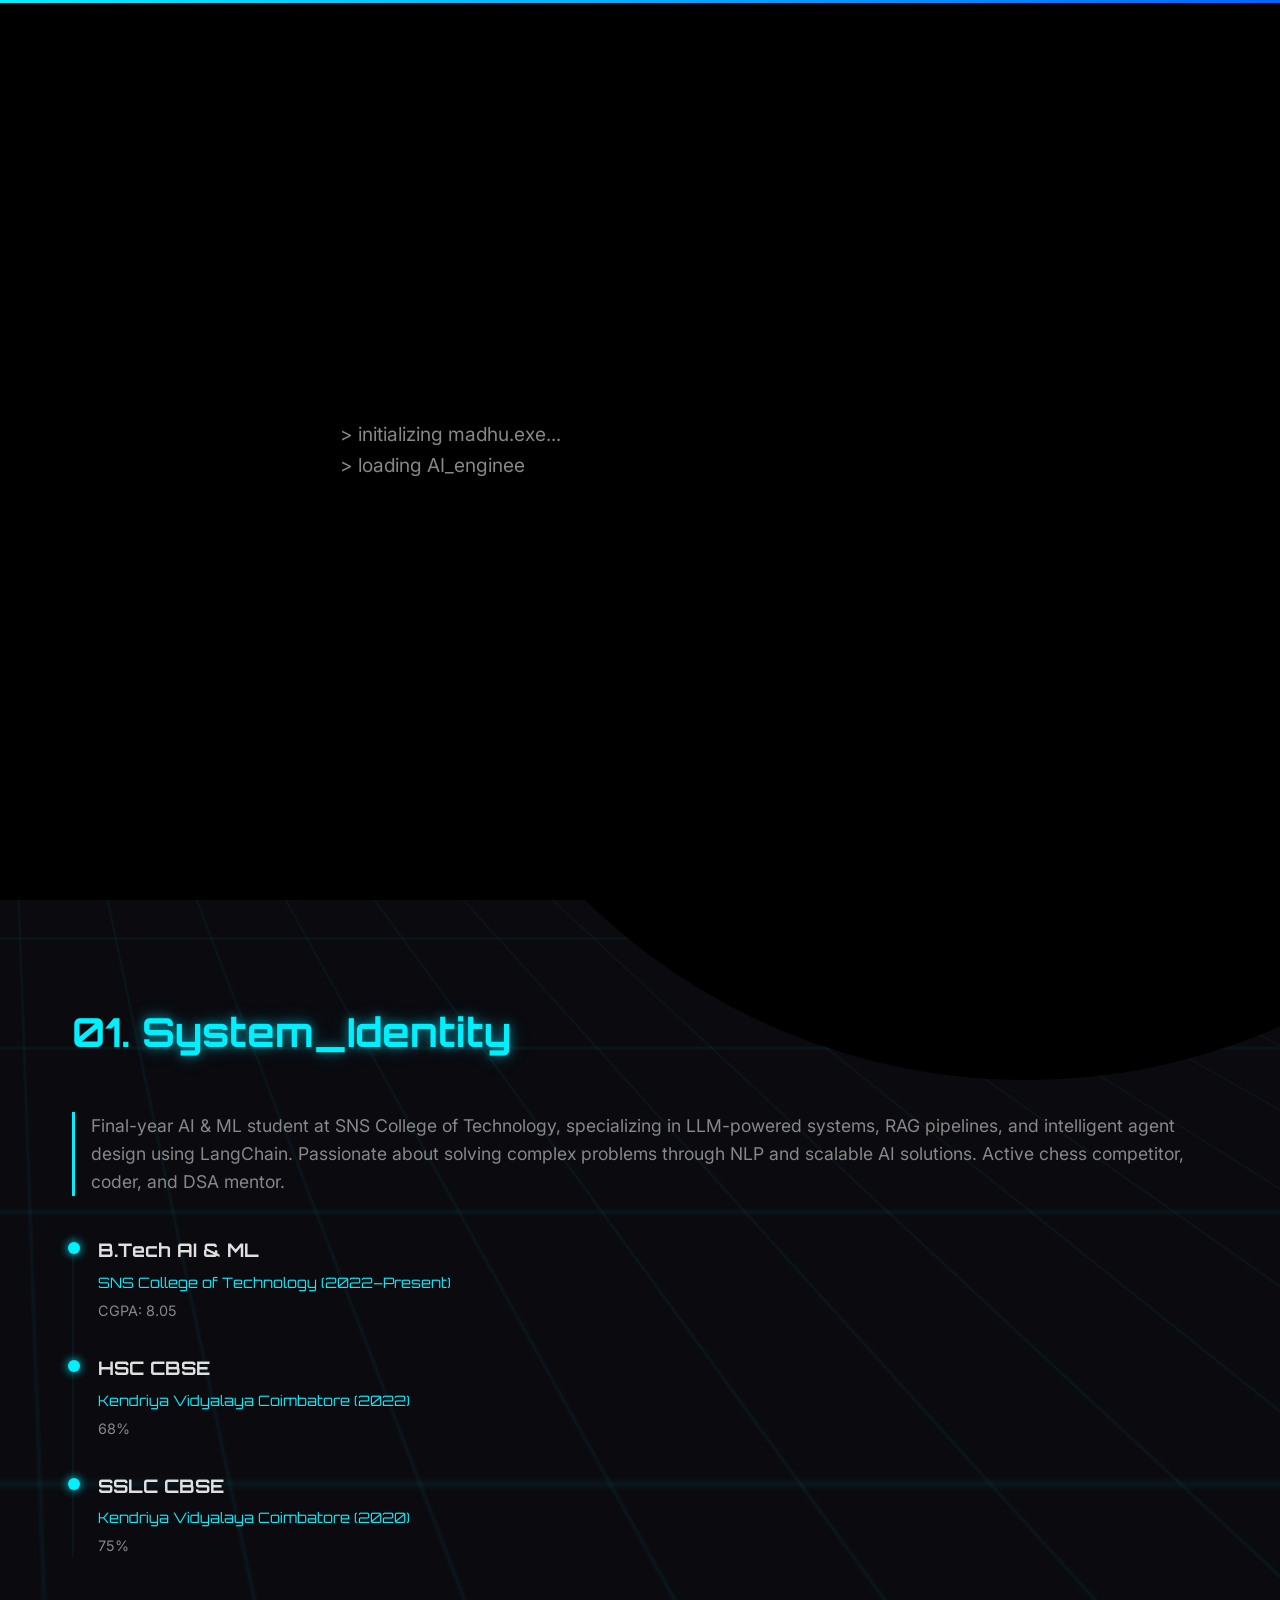
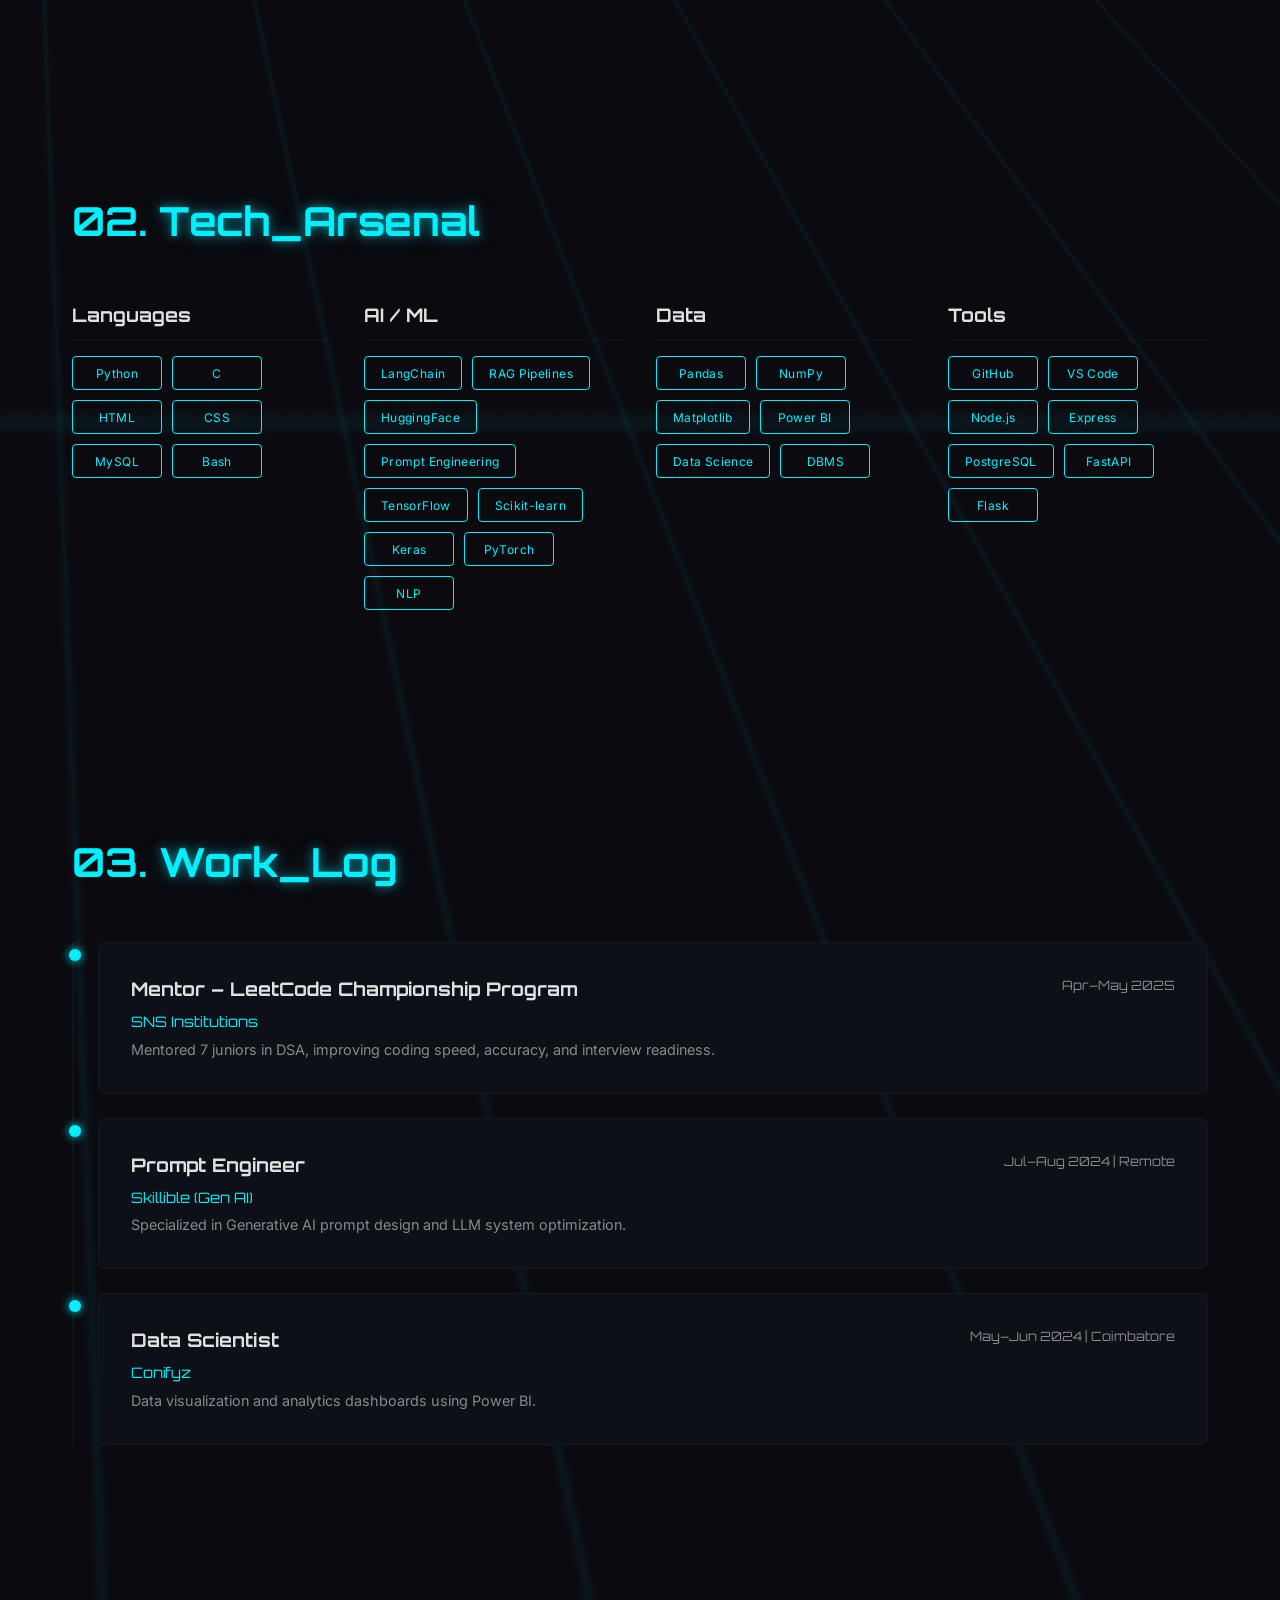
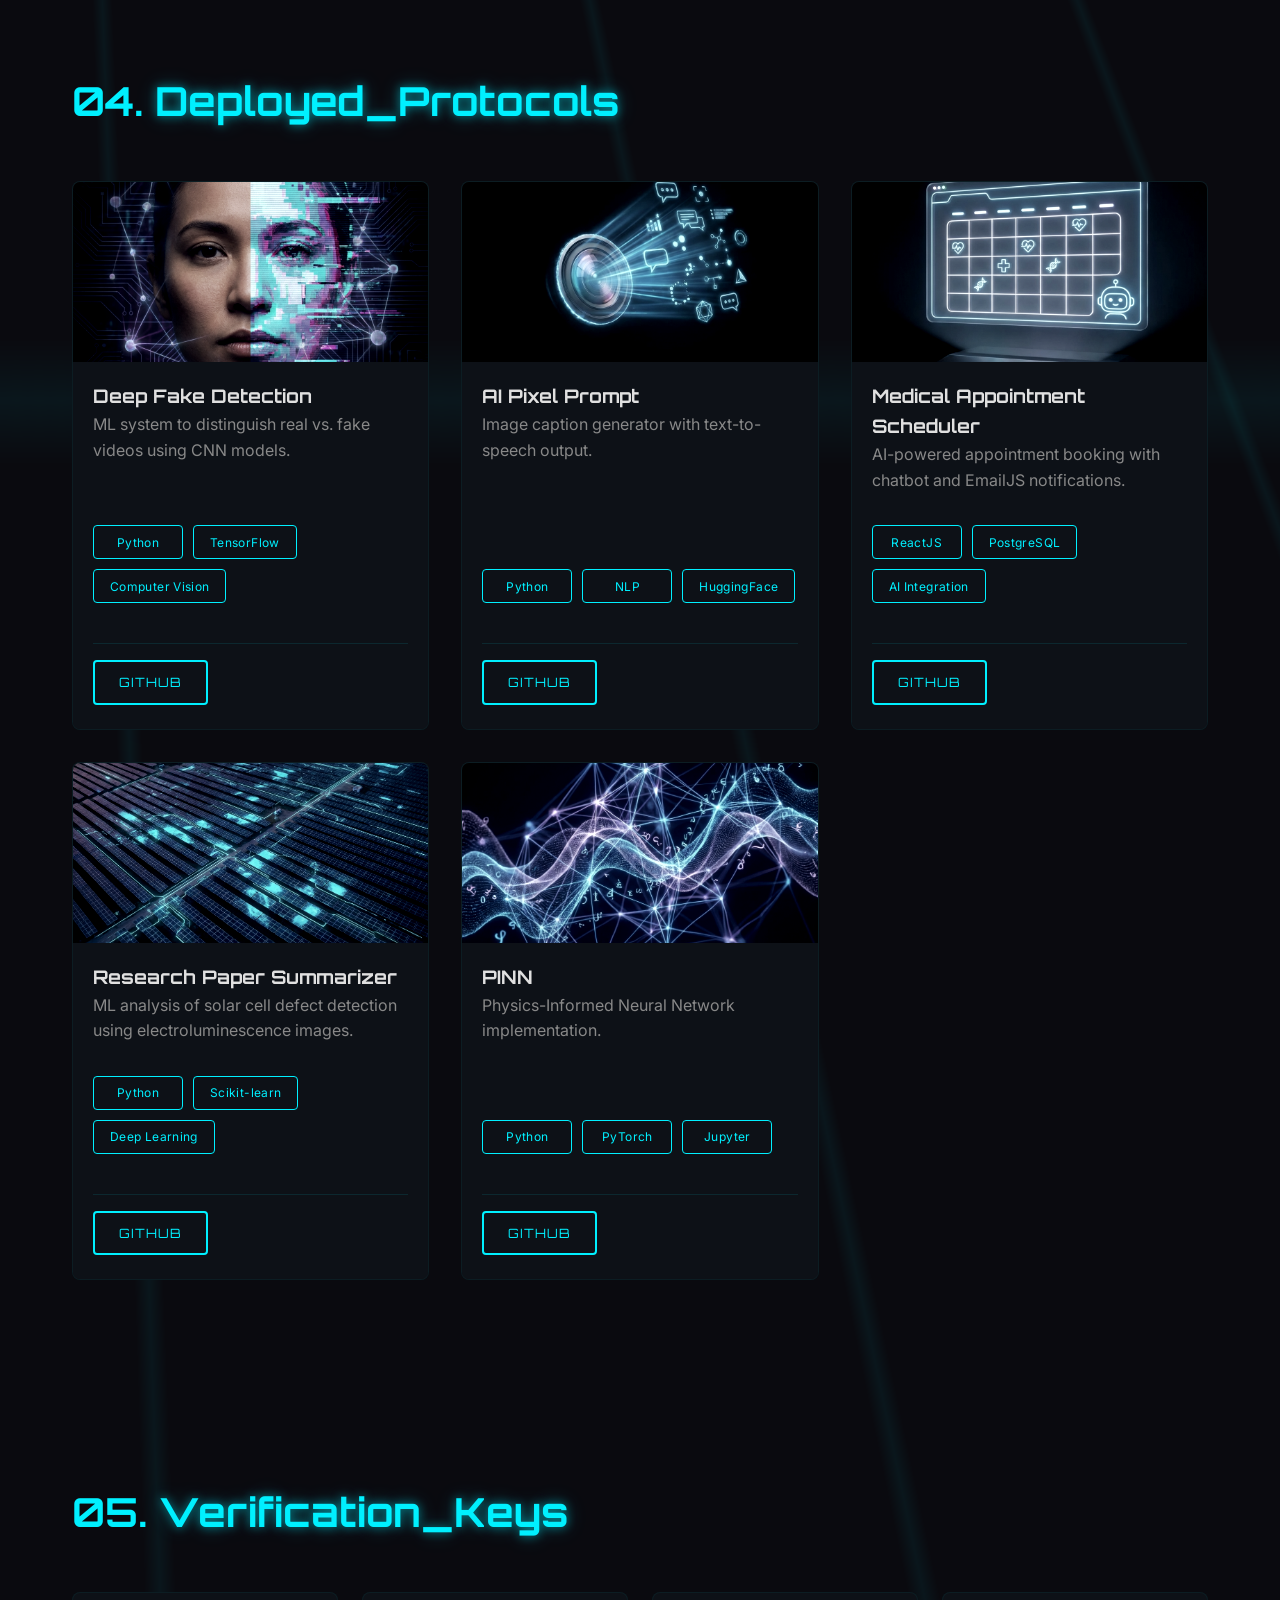
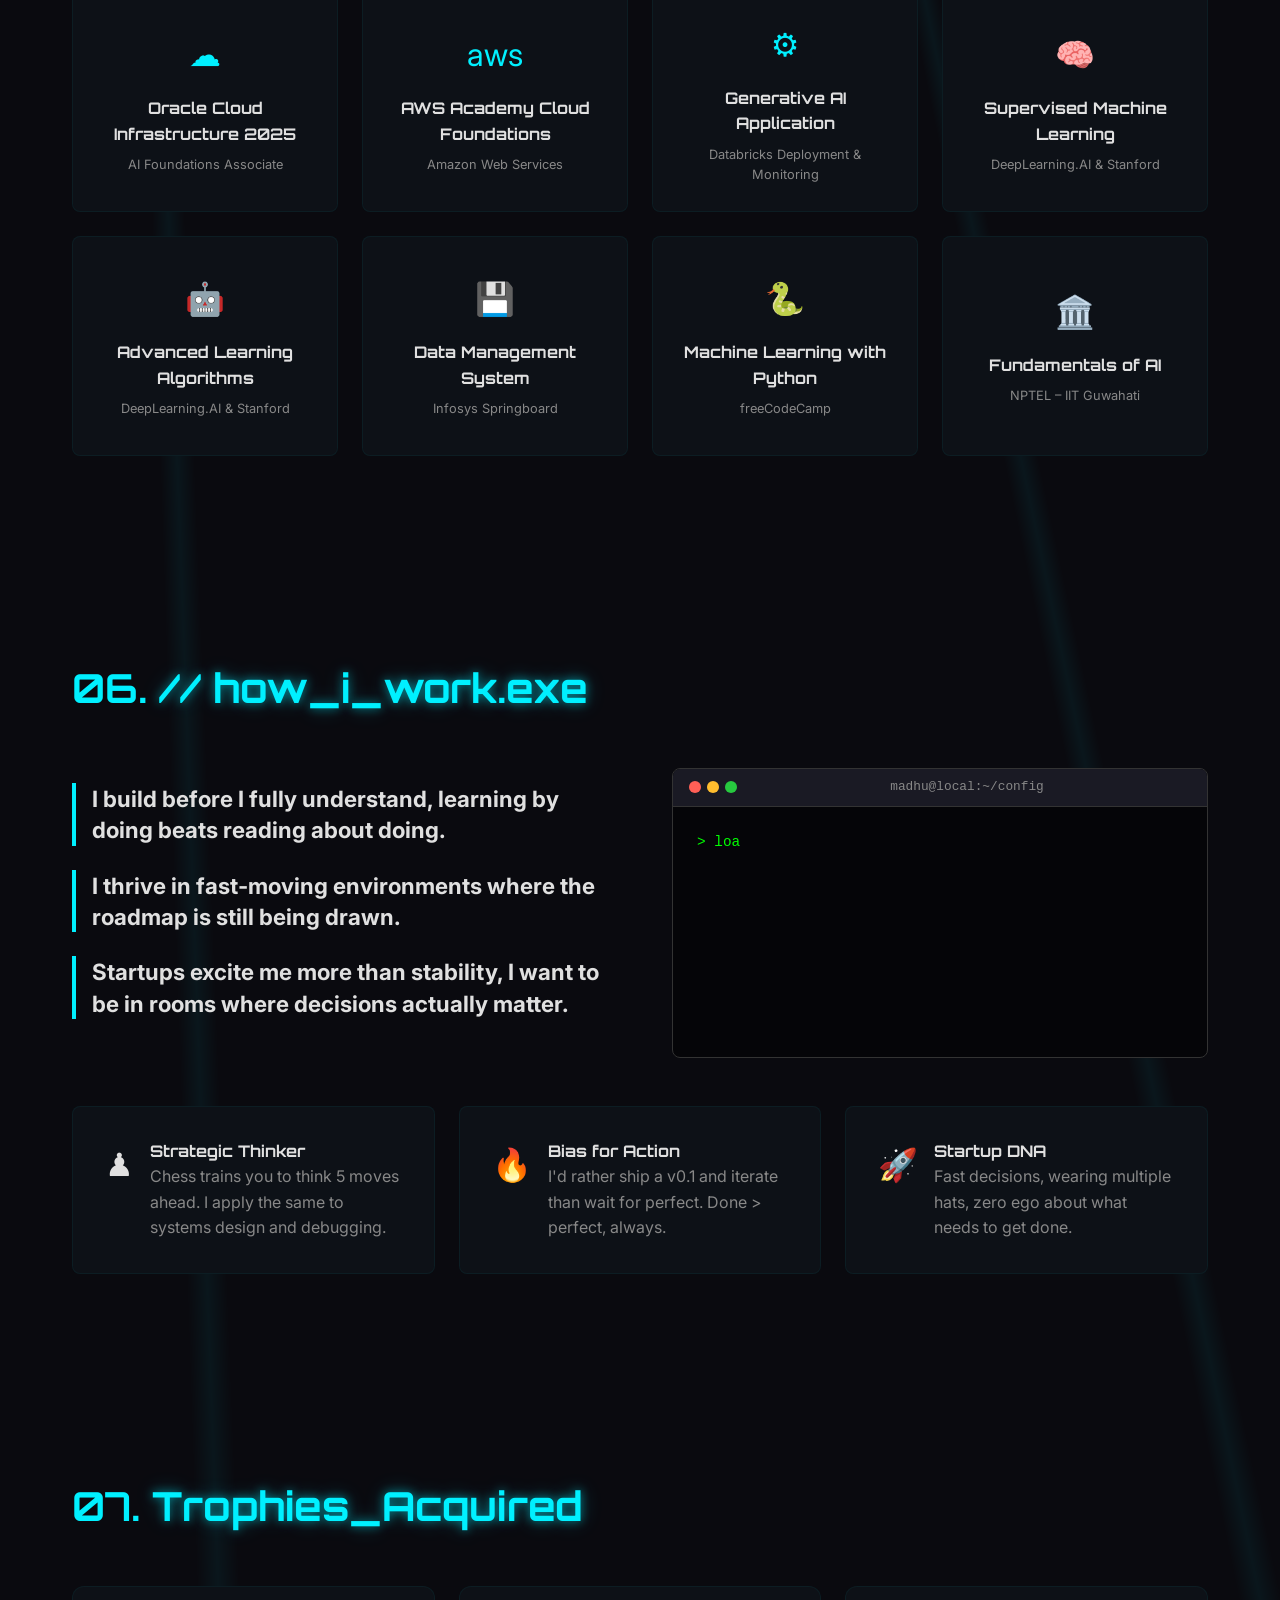
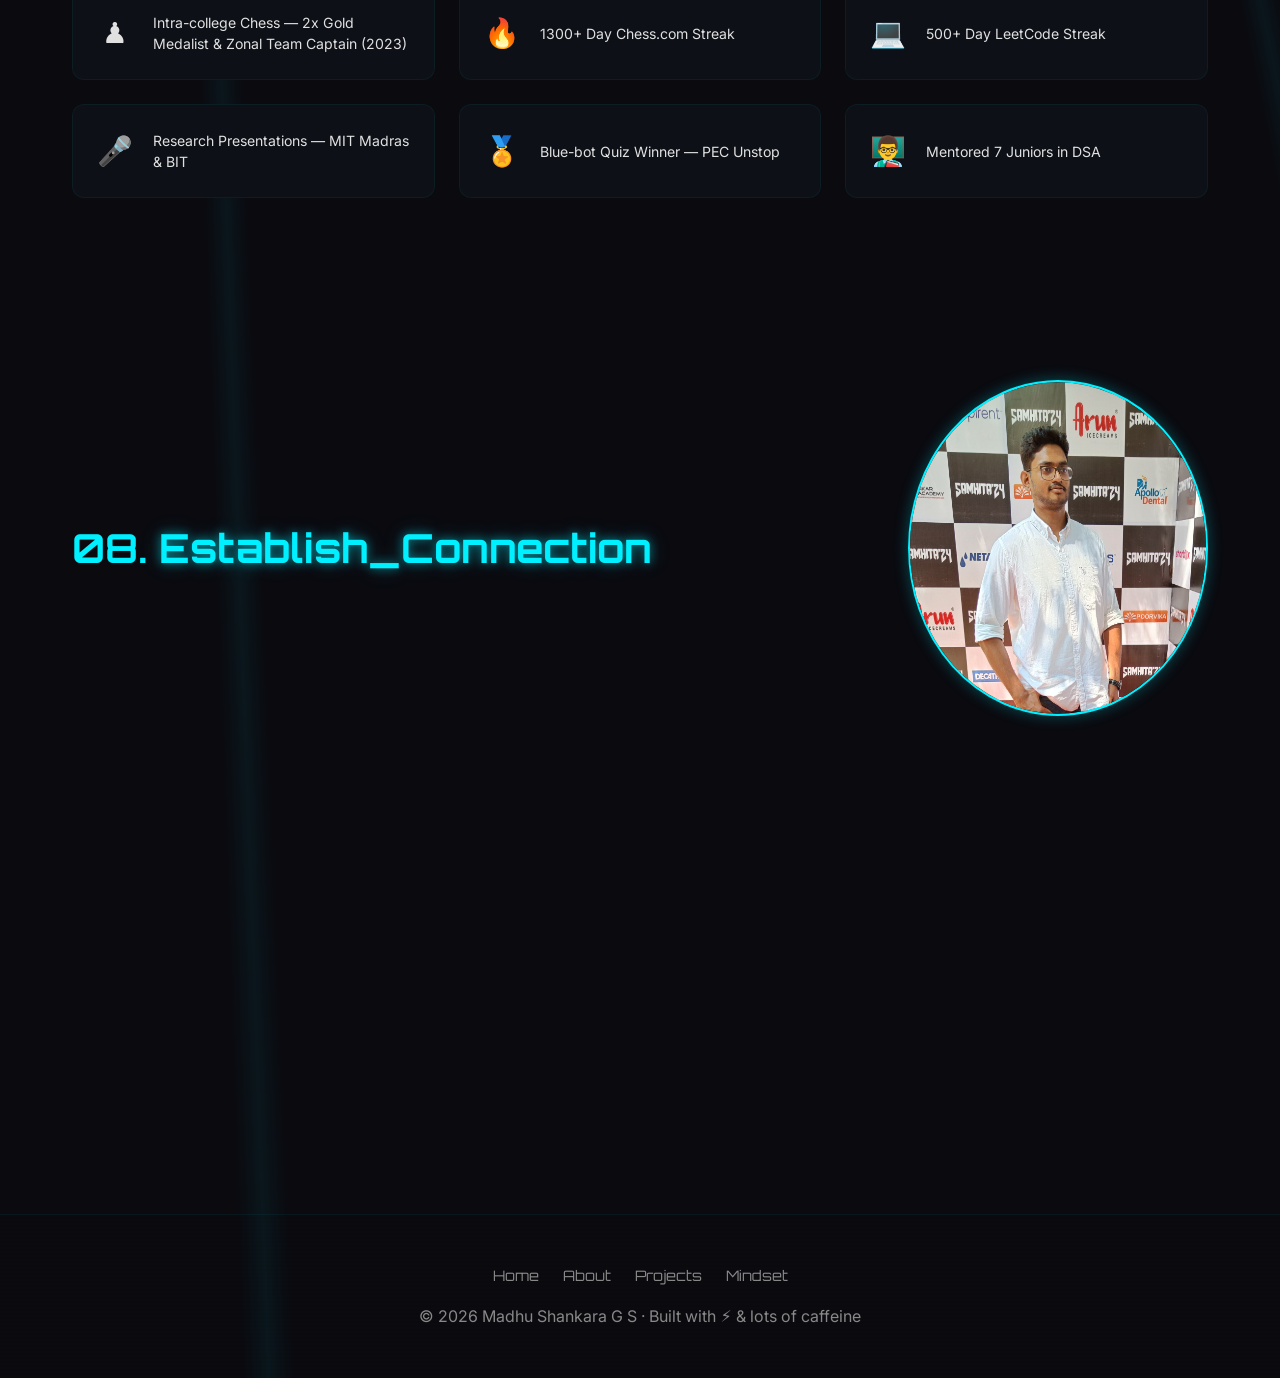
==== index.html @ 6ccfb8e7 "Update index.html" ====
<!DOCTYPE html>
<html lang="en">
<head>
    <meta charset="UTF-8">
    <meta name="viewport" content="width=device-width, initial-scale=1.0">
    <title>Madhu Shankara G S | AI/ML Engineer</title>
    <link rel="preconnect" href="https://fonts.googleapis.com">
    <link rel="preconnect" href="https://fonts.gstatic.com" crossorigin>
    <link href="https://fonts.googleapis.com/css2?family=Inter:wght@400;500;600&family=Orbitron:wght@400;700;900&display=swap" rel="stylesheet">
    <link rel="stylesheet" href="css/style.css">
</head>
<body>
    <canvas id="bg-canvas"></canvas>

    <div id="welcome-screen">
        <div class="terminal-content" id="welcome-text"></div>
    </div>

    <div id="scroll-bar"></div>

    <nav id="navbar">
        <div class="nav-container">
            <a href="#home" class="logo">MS<span>_</span></a>
            <div class="nav-right">
                <ul class="nav-links">
                    <li><a href="#home" class="active">Home</a></li>
                    <li><a href="#about">About</a></li>
                    <li><a href="#skills">Skills</a></li>
                    <li><a href="#experience">Experience</a></li>
                    <li><a href="#projects">Projects</a></li>
                    <li><a href="#certifications">Certifications</a></li>
                    <li><a href="#mindset">Mindset</a></li>
                    <li><a href="#contact">Contact</a></li>
                </ul>
                <button id="theme-toggle" aria-label="Toggle Dark/Light Mode">
                    <svg class="sun-icon" viewBox="0 0 24 24" fill="none" stroke="currentColor" stroke-width="2" stroke-linecap="round" stroke-linejoin="round"><circle cx="12" cy="12" r="5"></circle><line x1="12" y1="1" x2="12" y2="3"></line><line x1="12" y1="21" x2="12" y2="23"></line><line x1="4.22" y1="4.22" x2="5.64" y2="5.64"></line><line x1="18.36" y1="18.36" x2="19.78" y2="19.78"></line><line x1="1" y1="12" x2="3" y2="12"></line><line x1="21" y1="12" x2="23" y2="12"></line><line x1="4.22" y1="19.78" x2="5.64" y2="18.36"></line><line x1="18.36" y1="5.64" x2="19.78" y2="4.22"></line></svg>
                    <svg class="moon-icon" viewBox="0 0 24 24" fill="none" stroke="currentColor" stroke-width="2" stroke-linecap="round" stroke-linejoin="round"><path d="M21 12.79A9 9 0 1 1 11.21 3 7 7 0 0 0 21 12.79z"></path></svg>
                </button>
                <div class="hamburger">
                    <span></span><span></span><span></span>
                </div>
            </div>
        </div>
    </nav>

    <div class="mobile-menu">
        <ul class="mobile-links">
            <li><a href="#home">Home</a></li>
            <li><a href="#about">About</a></li>
            <li><a href="#skills">Skills</a></li>
            <li><a href="#experience">Experience</a></li>
            <li><a href="#projects">Projects</a></li>
            <li><a href="#certifications">Certifications</a></li>
            <li><a href="#mindset">Mindset</a></li>
            <li><a href="#contact">Contact</a></li>
        </ul>
    </div>

    <section id="home" class="hero">
        <div class="hero-grid"></div>
        <div class="container hero-content">
            <div class="hero-text scroll-animate">
                <div class="status-badge">
                    <span class="status-dot"></span>
                    Currently: Open to job roles
                </div>
                <h1 class="glitch" data-text="MADHU SHANKARA G S">MADHU SHANKARA G S</h1>
                <h2 class="subtitle">> <span class="typewriter"></span><span class="cursor">|</span></h2>
                <p class="subtext">"I build things that think. Curious by nature, competitive by habit."</p>
                
                <div class="cta-group">
                    <a href="#projects" class="btn btn-primary">View Projects</a>
                    <a href="./resume_6.pdf" target="_blank" class="btn btn-outline">Download Resume</a>
                </div>

                <div class="social-row">
                    <a href="https://github.com/madhushankara" target="_blank" aria-label="GitHub"><svg viewBox="0 0 24 24" fill="currentColor"><path d="M12 0c-6.626 0-12 5.373-12 12 0 5.302 3.438 9.8 8.207 11.387.599.111.793-.261.793-.577v-2.234c-3.338.726-4.033-1.416-4.033-1.416-.546-1.387-1.333-1.756-1.333-1.756-1.089-.745.083-.729.083-.729 1.205.084 1.839 1.237 1.839 1.237 1.07 1.834 2.807 1.304 3.492.997.107-.775.418-1.305.762-1.604-2.665-.305-5.467-1.334-5.467-5.931 0-1.311.469-2.381 1.236-3.221-.124-.303-.535-1.524.117-3.176 0 0 1.008-.322 3.301 1.23.957-.266 1.983-.399 3.003-.404 1.02.005 2.047.138 3.006.404 2.291-1.552 3.297-1.23 3.297-1.23.653 1.653.242 2.874.118 3.176.77.84 1.235 1.911 1.235 3.221 0 4.609-2.807 5.624-5.479 5.921.43.372.823 1.102.823 2.222v3.293c0 .319.192.694.801.576 4.765-1.589 8.199-6.086 8.199-11.386 0-6.627-5.373-12-12-12z"/></svg></a>
                    <a href="https://www.linkedin.com/in/madhu-shankara/" target="_blank" aria-label="LinkedIn"><svg viewBox="0 0 24 24" fill="currentColor"><path d="M19 0h-14c-2.761 0-5 2.239-5 5v14c0 2.761 2.239 5 5 5h14c2.762 0 5-2.239 5-5v-14c0-2.761-2.238-5-5-5zm-11 19h-3v-11h3v11zm-1.5-12.268c-.966 0-1.75-.79-1.75-1.764s.784-1.764 1.75-1.764 1.75.79 1.75 1.764-.783 1.764-1.75 1.764zm13.5 12.268h-3v-5.604c0-3.368-4-3.113-4 0v5.604h-3v-11h3v1.765c1.396-2.586 7-2.777 7 2.476v6.759z"/></svg></a>
                    <a href="https://leetcode.com/u/madhushankara/" target="_blank" aria-label="LeetCode"><svg viewBox="0 0 24 24" fill="currentColor"><path d="M13.483 0a1.374 1.374 0 0 0-.961.438L7.116 6.226l-3.854 4.126a5.266 5.266 0 0 0-1.209 2.104 5.35 5.35 0 0 0-.125.513 5.527 5.527 0 0 0 .062 2.362 5.83 5.83 0 0 0 .349 1.017 5.939 5.939 0 0 0 1.271 1.818l4.277 4.193.039.038c2.248 2.165 5.852 2.133 8.063-.074l2.396-2.392c.54-.54.54-1.414.001-1.955a1.378 1.378 0 0 0-1.951-.001l-2.396 2.392a2.971 2.971 0 0 1-4.205.038l-.02-.019-4.276-4.193c-.652-.64-.972-1.469-.948-2.263a2.68 2.68 0 0 1 .066-.523 2.545 2.545 0 0 1 .619-1.164L9.13 8.114l5.366-5.748a1.37 1.37 0 0 0-.05-1.927 1.37 1.37 0 0 0-.963-.439zm1.336 6.056L9.774 11.45l2.455 2.45c.538.538.538 1.411 0 1.949-.537.538-1.41.538-1.948 0L7.826 13.4l-.001-.001-2.454-2.45a1.377 1.377 0 0 1 0-1.948l5.045-5.393c.538-.538 1.41-.538 1.948 0 .538.538.538 1.41 0 1.948z"/></svg></a>
                </div>
            </div>
            
            <div class="hero-video-wrapper scroll-animate">
                <div class="hero-circle"></div>
                <div class="hero-video-container">
                    <video id="hero-video" loop muted playsinline preload="auto">
                        <source src="./img/profile.mp4" type="video/mp4">
                    </video>
                </div>
            </div>
        </div>
    </section>

    <section id="about" class="section">
        <div class="container">
            <h2 class="section-title scroll-animate">01. <span>System_Identity</span></h2>
            <div class="about-grid">
                <div class="about-content scroll-animate">
                    <p class="bio">
                        Final-year AI & ML student at SNS College of Technology, specializing in LLM-powered systems, RAG pipelines, and intelligent agent design using LangChain. Passionate about solving complex problems through NLP and scalable AI solutions. Active chess competitor, coder, and DSA mentor.
                    </p>
                    <div class="timeline education-timeline">
                        <div class="timeline-item scroll-animate">
                            <div class="timeline-dot"></div>
                            <h3>B.Tech AI & ML</h3>
                            <p class="timeline-sub">SNS College of Technology (2022–Present)</p>
                            <p class="timeline-detail">CGPA: 8.05</p>
                        </div>
                        <div class="timeline-item scroll-animate">
                            <div class="timeline-dot"></div>
                            <h3>HSC CBSE</h3>
                            <p class="timeline-sub">Kendriya Vidyalaya Coimbatore (2022)</p>
                            <p class="timeline-detail">68%</p>
                        </div>
                        <div class="timeline-item scroll-animate">
                            <div class="timeline-dot"></div>
                            <h3>SSLC CBSE</h3>
                            <p class="timeline-sub">Kendriya Vidyalaya Coimbatore (2020)</p>
                            <p class="timeline-detail">75%</p>
                        </div>
                    </div>
                </div>
            </div>
        </div>
    </section>

    <section id="skills" class="section">
        <div class="container">
            <h2 class="section-title scroll-animate">02. <span>Tech_Arsenal</span></h2>
            <div class="skills-wrapper">
                <div class="skill-category scroll-animate">
                    <h3>Languages</h3>
                    <div class="tags-row">
                        <span class="tech-tag pop-in">Python</span><span class="tech-tag pop-in">C</span><span class="tech-tag pop-in">HTML</span><span class="tech-tag pop-in">CSS</span><span class="tech-tag pop-in">MySQL</span><span class="tech-tag pop-in">Bash</span>
                    </div>
                </div>
                <div class="skill-category scroll-animate">
                    <h3>AI / ML</h3>
                    <div class="tags-row">
                        <span class="tech-tag pop-in">LangChain</span><span class="tech-tag pop-in">RAG Pipelines</span><span class="tech-tag pop-in">HuggingFace</span><span class="tech-tag pop-in">Prompt Engineering</span><span class="tech-tag pop-in">TensorFlow</span><span class="tech-tag pop-in">Scikit-learn</span><span class="tech-tag pop-in">Keras</span><span class="tech-tag pop-in">PyTorch</span><span class="tech-tag pop-in">NLP</span>
                    </div>
                </div>
                <div class="skill-category scroll-animate">
                    <h3>Data</h3>
                    <div class="tags-row">
                        <span class="tech-tag pop-in">Pandas</span><span class="tech-tag pop-in">NumPy</span><span class="tech-tag pop-in">Matplotlib</span><span class="tech-tag pop-in">Power BI</span><span class="tech-tag pop-in">Data Science</span><span class="tech-tag pop-in">DBMS</span>
                    </div>
                </div>
                <div class="skill-category scroll-animate">
                    <h3>Tools</h3>
                    <div class="tags-row">
                        <span class="tech-tag pop-in">GitHub</span><span class="tech-tag pop-in">VS Code</span><span class="tech-tag pop-in">Node.js</span><span class="tech-tag pop-in">Express</span><span class="tech-tag pop-in">PostgreSQL</span><span class="tech-tag pop-in">FastAPI</span><span class="tech-tag pop-in">Flask</span>
                    </div>
                </div>
            </div>
        </div>
    </section>

    <section id="experience" class="section">
        <div class="container">
            <h2 class="section-title scroll-animate">03. <span>Work_Log</span></h2>
            <div class="timeline work-timeline">
                <div class="timeline-item card scroll-animate">
                    <div class="timeline-dot"></div>
                    <span class="date">Apr–May 2025</span>
                    <h3>Mentor – LeetCode Championship Program</h3>
                    <p class="timeline-sub">SNS Institutions</p>
                    <p class="timeline-detail">Mentored 7 juniors in DSA, improving coding speed, accuracy, and interview readiness.</p>
                </div>
                <div class="timeline-item card scroll-animate">
                    <div class="timeline-dot"></div>
                    <span class="date">Jul–Aug 2024 | Remote</span>
                    <h3>Prompt Engineer</h3>
                    <p class="timeline-sub">Skillible (Gen AI)</p>
                    <p class="timeline-detail">Specialized in Generative AI prompt design and LLM system optimization.</p>
                </div>
                <div class="timeline-item card scroll-animate">
                    <div class="timeline-dot"></div>
                    <span class="date">May–Jun 2024 | Coimbatore</span>
                    <h3>Data Scientist</h3>
                    <p class="timeline-sub">Conifyz</p>
                    <p class="timeline-detail">Data visualization and analytics dashboards using Power BI.</p>
                </div>
            </div>
        </div>
    </section>

    <section id="projects" class="section">
        <div class="container">
            <h2 class="section-title scroll-animate">04. <span>Deployed_Protocols</span></h2>
            <div class="projects-grid">
                
                <div class="project-card card slide-left">
                    <div class="project-img">
                        <img src="./img/Deep_Fake_Detection.jpeg" alt="Deep Fake Detection">
                    </div>
                    <div class="project-info">
                        <h3>Deep Fake Detection</h3>
                        <p>ML system to distinguish real vs. fake videos using CNN models.</p>
                        <div class="tags-row">
                            <span class="tech-tag pop-in">Python</span><span class="tech-tag pop-in">TensorFlow</span><span class="tech-tag pop-in">Computer Vision</span>
                        </div>
                        <div class="project-links mt-4">
                            <a href="https://github.com/madhushankara" target="_blank" class="btn btn-outline btn-sm">GitHub</a>
                        </div>
                    </div>
                </div>

                <div class="project-card card slide-right">
                    <div class="project-img">
                        <img src="./img/AI_vision_concept.jpeg" alt="AI Pixel Prompt">
                    </div>
                    <div class="project-info">
                        <h3>AI Pixel Prompt</h3>
                        <p>Image caption generator with text-to-speech output.</p>
                        <div class="tags-row">
                            <span class="tech-tag pop-in">Python</span><span class="tech-tag pop-in">NLP</span><span class="tech-tag pop-in">HuggingFace</span>
                        </div>
                        <div class="project-links mt-4">
                            <a href="https://github.com/madhushankara/image-caption-generator" target="_blank" class="btn btn-outline btn-sm">GitHub</a>
                        </div>
                    </div>
                </div>

                <div class="project-card card slide-left">
                    <div class="project-img">
                        <img src="./img/Medical_Appointment_Scheduler.jpeg" alt="Medical Appointment Scheduler">
                    </div>
                    <div class="project-info">
                        <h3>Medical Appointment Scheduler</h3>
                        <p>AI-powered appointment booking with chatbot and EmailJS notifications.</p>
                        <div class="tags-row">
                            <span class="tech-tag pop-in">ReactJS</span><span class="tech-tag pop-in">PostgreSQL</span><span class="tech-tag pop-in">AI Integration</span>
                        </div>
                        <div class="project-links mt-4">
                            <a href="https://github.com/madhushankara/medical-appointment-scheduler" target="_blank" class="btn btn-outline btn-sm">GitHub</a>
                        </div>
                    </div>
                </div>

                <div class="project-card card slide-right">
                    <div class="project-img">
                        <img src="./img/Solar_panel_defect.jpeg" alt="Research Paper Summarizer">
                    </div>
                    <div class="project-info">
                        <h3>Research Paper Summarizer</h3>
                        <p>ML analysis of solar cell defect detection using electroluminescence images.</p>
                        <div class="tags-row">
                            <span class="tech-tag pop-in">Python</span><span class="tech-tag pop-in">Scikit-learn</span><span class="tech-tag pop-in">Deep Learning</span>
                        </div>
                        <div class="project-links mt-4">
                            <a href="https://github.com/madhushankara/Research-Paper-Summary-Project" target="_blank" class="btn btn-outline btn-sm">GitHub</a>
                        </div>
                    </div>
                </div>

                <div class="project-card card slide-left">
                    <div class="project-img">
                        <img src="./img/PINN_fluid_dynamics.jpeg" alt="PINN">
                    </div>
                    <div class="project-info">
                        <h3>PINN</h3>
                        <p>Physics-Informed Neural Network implementation.</p>
                        <div class="tags-row">
                            <span class="tech-tag pop-in">Python</span><span class="tech-tag pop-in">PyTorch</span><span class="tech-tag pop-in">Jupyter</span>
                        </div>
                        <div class="project-links mt-4">
                            <a href="https://github.com/madhushankara/PINN" target="_blank" class="btn btn-outline btn-sm">GitHub</a>
                        </div>
                    </div>
                </div>

            </div>
        </div>
    </section>

    <section id="certifications" class="section">
        <div class="container">
            <h2 class="section-title scroll-animate">05. <span>Verification_Keys</span></h2>
            <div class="cert-grid">
                <div class="flip-card scroll-animate">
                    <div class="flip-card-inner">
                        <div class="flip-card-front card">
                            <div class="cert-icon">☁️</div>
                            <h3>Oracle Cloud Infrastructure 2025</h3>
                            <p>AI Foundations Associate</p>
                        </div>
                        <div class="flip-card-back card">
                            <p>Oracle Certified verification demonstrating core AI/ML foundations on OCI.</p>
                        </div>
                    </div>
                </div>
                <div class="flip-card scroll-animate">
                    <div class="flip-card-inner">
                        <div class="flip-card-front card">
                            <div class="cert-icon">aws</div>
                            <h3>AWS Academy Cloud Foundations</h3>
                            <p>Amazon Web Services</p>
                        </div>
                        <div class="flip-card-back card">
                            <p>Comprehensive understanding of AWS Cloud concepts, security, and architecture.</p>
                        </div>
                    </div>
                </div>
                <div class="flip-card scroll-animate">
                    <div class="flip-card-inner">
                        <div class="flip-card-front card">
                            <div class="cert-icon">⚙️</div>
                            <h3>Generative AI Application</h3>
                            <p>Databricks Deployment & Monitoring</p>
                        </div>
                        <div class="flip-card-back card">
                            <p>End-to-end deployment, monitoring, and scaling of GenAI applications on Databricks.</p>
                        </div>
                    </div>
                </div>
                <div class="flip-card scroll-animate">
                    <div class="flip-card-inner">
                        <div class="flip-card-front card">
                            <div class="cert-icon">🧠</div>
                            <h3>Supervised Machine Learning</h3>
                            <p>DeepLearning.AI & Stanford</p>
                        </div>
                        <div class="flip-card-back card">
                            <p>Mastery of foundational supervised learning algorithms and their practical applications.</p>
                        </div>
                    </div>
                </div>
                <div class="flip-card scroll-animate">
                    <div class="flip-card-inner">
                        <div class="flip-card-front card">
                            <div class="cert-icon">🤖</div>
                            <h3>Advanced Learning Algorithms</h3>
                            <p>DeepLearning.AI & Stanford</p>
                        </div>
                        <div class="flip-card-back card">
                            <p>Deep dive into neural networks, decision trees, and ensemble methods.</p>
                        </div>
                    </div>
                </div>
                <div class="flip-card scroll-animate">
                    <div class="flip-card-inner">
                        <div class="flip-card-front card">
                            <div class="cert-icon">💾</div>
                            <h3>Data Management System</h3>
                            <p>Infosys Springboard</p>
                        </div>
                        <div class="flip-card-back card">
                            <p>Fundamentals of database design, SQL querying, and data structuring.</p>
                        </div>
                    </div>
                </div>
                <div class="flip-card scroll-animate">
                    <div class="flip-card-inner">
                        <div class="flip-card-front card">
                            <div class="cert-icon">🐍</div>
                            <h3>Machine Learning with Python</h3>
                            <p>freeCodeCamp</p>
                        </div>
                        <div class="flip-card-back card">
                            <p>Practical implementation of ML models using Python libraries like TensorFlow and Scikit-Learn.</p>
                        </div>
                    </div>
                </div>
                <div class="flip-card scroll-animate">
                    <div class="flip-card-inner">
                        <div class="flip-card-front card">
                            <div class="cert-icon">🏛️</div>
                            <h3>Fundamentals of AI</h3>
                            <p>NPTEL – IIT Guwahati</p>
                        </div>
                        <div class="flip-card-back card">
                            <p>Rigorous academic exploration of core AI algorithms, search strategies, and logic.</p>
                        </div>
                    </div>
                </div>
            </div>
        </div>
    </section>

    <section id="mindset" class="section">
        <div class="container">
            <h2 class="section-title scroll-animate">06. <span>// how_i_work.exe</span></h2>
            <div class="mindset-grid">
                <div class="mindset-left scroll-animate">
                    <h3>I build before I fully understand, learning by doing beats reading about doing.</h3>
                    <h3>I thrive in fast-moving environments where the roadmap is still being drawn.</h3>
                    <h3>Startups excite me more than stability, I want to be in rooms where decisions actually matter.</h3>
                </div>
                <div class="mindset-right card terminal-card scroll-animate">
                    <div class="terminal-header">
                        <span class="dot red"></span><span class="dot yellow"></span><span class="dot green"></span>
                        <span class="title">madhu@local:~/config</span>
                    </div>
                    <pre><code id="mindset-terminal"></code></pre>
                </div>
            </div>
            
            <div class="traits-grid">
                <div class="trait-card card scroll-animate">
                    <div class="trait-icon">♟️</div>
                    <div>
                        <h4>Strategic Thinker</h4>
                        <p>Chess trains you to think 5 moves ahead. I apply the same to systems design and debugging.</p>
                    </div>
                </div>
                <div class="trait-card card scroll-animate">
                    <div class="trait-icon">🔥</div>
                    <div>
                        <h4>Bias for Action</h4>
                        <p>I'd rather ship a v0.1 and iterate than wait for perfect. Done > perfect, always.</p>
                    </div>
                </div>
                <div class="trait-card card scroll-animate">
                    <div class="trait-icon">🚀</div>
                    <div>
                        <h4>Startup DNA</h4>
                        <p>Fast decisions, wearing multiple hats, zero ego about what needs to get done.</p>
                    </div>
                </div>
            </div>
        </div>
    </section>

    <section id="achievements" class="section">
        <div class="container">
            <h2 class="section-title scroll-animate">07. <span>Trophies_Acquired</span></h2>
            <div class="achievements-grid">
                <div class="ach-card card scroll-animate">
                    <div class="ach-icon">♟️</div>
                    <p>Intra-college Chess — 2x Gold Medalist & Zonal Team Captain (2023)</p>
                </div>
                <div class="ach-card card scroll-animate">
                    <div class="ach-icon">🔥</div>
                    <p>1300+ Day Chess.com Streak</p>
                </div>
                <div class="ach-card card scroll-animate">
                    <div class="ach-icon">💻</div>
                    <p>500+ Day LeetCode Streak</p>
                </div>
                <div class="ach-card card scroll-animate">
                    <div class="ach-icon">🎤</div>
                    <p>Research Presentations — MIT Madras & BIT</p>
                </div>
                <div class="ach-card card scroll-animate">
                    <div class="ach-icon">🏅</div>
                    <p>Blue-bot Quiz Winner — PEC Unstop</p>
                </div>
                <div class="ach-card card scroll-animate">
                    <div class="ach-icon">👨‍🏫</div>
                    <p>Mentored 7 Juniors in DSA</p>
                </div>
            </div>
        </div>
    </section>

    <section id="contact" class="section">
        <div class="container">
            <div class="section-title-row scroll-animate">
                <h2 class="section-title">08. <span>Establish_Connection</span></h2>
                <div class="contact-profile-header">
                    <img src="./img/profile.jpg" alt="Madhu Shankara G S">
                </div>
            </div>
            <div class="contact-wrapper card scroll-animate">
                <div class="contact-info">
                    <h3>Init_Transmission</h3>
                    <p><span>📧</span> madhushankqra@gmail.com</p>
                    <p><span>📍</span> Coimbatore, India → Open to job roles</p>
                    <p><span>📱</span> +91 6374323487</p>
                    
                    <div class="social-row mt-4">
                        <a href="https://github.com/madhushankara" target="_blank" aria-label="GitHub"><svg viewBox="0 0 24 24" fill="currentColor"><path d="M12 0c-6.626 0-12 5.373-12 12 0 5.302 3.438 9.8 8.207 11.387.599.111.793-.261.793-.577v-2.234c-3.338.726-4.033-1.416-4.033-1.416-.546-1.387-1.333-1.756-1.333-1.756-1.089-.745.083-.729.083-.729 1.205.084 1.839 1.237 1.839 1.237 1.07 1.834 2.807 1.304 3.492.997.107-.775.418-1.305.762-1.604-2.665-.305-5.467-1.334-5.467-5.931 0-1.311.469-2.381 1.236-3.221-.124-.303-.535-1.524.117-3.176 0 0 1.008-.322 3.301 1.23.957-.266 1.983-.399 3.003-.404 1.02.005 2.047.138 3.006.404 2.291-1.552 3.297-1.23 3.297-1.23.653 1.653.242 2.874.118 3.176.77.84 1.235 1.911 1.235 3.221 0 4.609-2.807 5.624-5.479 5.921.43.372.823 1.102.823 2.222v3.293c0 .319.192.694.801.576 4.765-1.589 8.199-6.086 8.199-11.386 0-6.627-5.373-12-12-12z"/></svg></a>
                        <a href="https://www.linkedin.com/in/madhu-shankara/" target="_blank" aria-label="LinkedIn"><svg viewBox="0 0 24 24" fill="currentColor"><path d="M19 0h-14c-2.761 0-5 2.239-5 5v14c0 2.761 2.239 5 5 5h14c2.762 0 5-2.239 5-5v-14c0-2.761-2.238-5-5-5zm-11 19h-3v-11h3v11zm-1.5-12.268c-.966 0-1.75-.79-1.75-1.764s.784-1.764 1.75-1.764 1.75.79 1.75 1.764-.783 1.764-1.75 1.764zm13.5 12.268h-3v-5.604c0-3.368-4-3.113-4 0v5.604h-3v-11h3v1.765c1.396-2.586 7-2.777 7 2.476v6.759z"/></svg></a>
                        <a href="https://leetcode.com/u/madhushankara/" target="_blank" aria-label="LeetCode"><svg viewBox="0 0 24 24" fill="currentColor"><path d="M13.483 0a1.374 1.374 0 0 0-.961.438L7.116 6.226l-3.854 4.126a5.266 5.266 0 0 0-1.209 2.104 5.35 5.35 0 0 0-.125.513 5.527 5.527 0 0 0 .062 2.362 5.83 5.83 0 0 0 .349 1.017 5.939 5.939 0 0 0 1.271 1.818l4.277 4.193.039.038c2.248 2.165 5.852 2.133 8.063-.074l2.396-2.392c.54-.54.54-1.414.001-1.955a1.378 1.378 0 0 0-1.951-.001l-2.396 2.392a2.971 2.971 0 0 1-4.205.038l-.02-.019-4.276-4.193c-.652-.64-.972-1.469-.948-2.263a2.68 2.68 0 0 1 .066-.523 2.545 2.545 0 0 1 .619-1.164L9.13 8.114l5.366-5.748a1.37 1.37 0 0 0-.05-1.927 1.37 1.37 0 0 0-.963-.439zm1.336 6.056L9.774 11.45l2.455 2.45c.538.538.538 1.411 0 1.949-.537.538-1.41.538-1.948 0L7.826 13.4l-.001-.001-2.454-2.45a1.377 1.377 0 0 1 0-1.948l5.045-5.393c.538-.538 1.41-.538 1.948 0 .538.538.538 1.41 0 1.948z"/></svg></a>
                    </div>
                </div>
                
                <form class="contact-form" action="https://formspree.io/f/your_formspree_endpoint" method="POST">
                    <input type="text" name="name" placeholder="Name" required>
                    <input type="email" name="email" placeholder="Email" required>
                    <textarea name="message" rows="5" placeholder="Message" required></textarea>
                    <button type="submit" class="btn btn-primary">Send Message</button>
                </form>
            </div>
        </div>
    </section>

    <footer>
        <div class="scanline"></div>
        <div class="container footer-content">
            <div class="footer-links">
                <a href="#home">Home</a>
                <a href="#about">About</a>
                <a href="#projects">Projects</a>
                <a href="#mindset">Mindset</a>
            </div>
            <p>&copy; 2026 Madhu Shankara G S · Built with ⚡ & lots of caffeine</p>
        </div>
    </footer>

    <script src="js/main.js"></script>
</body>
</html>
---- css/style.css ----
/* --- CSS VARIABLES & THEMING --- */
:root {
    /* Dark Mode (Default) */
    --bg: #0a0a0f;
    --card: #0d1117;
    --text: #e0e0e0;
    --accent: #00f0ff;
    --muted: #888888;
    
    --nav-bg: rgba(10, 10, 15, 0.85);
    --card-border: rgba(0, 240, 255, 0.05);
    --glow-primary: 0 0 10px rgba(0, 240, 255, 0.5), 0 0 20px rgba(0, 240, 255, 0.3);
}

body.light-mode {
    --bg: #d8d8d8;
    --card: #cecece;
    --text: #0a0a2e;
    --accent: #0066ff;
    --muted: #555555;

    --nav-bg: rgba(216, 216, 216, 0.85);
    --card-border: rgba(0, 102, 255, 0.1);
    --glow-primary: 0 4px 15px rgba(0, 102, 255, 0.2);
}

/* --- GLOBAL STYLES --- */
* {
    margin: 0;
    padding: 0;
    box-sizing: border-box;
    max-width: 100%;
}

html { 
    scroll-behavior: smooth; 
    overflow-x: hidden;
    max-width: 100%;
    overscroll-behavior-x: none;
}

body {
    background-color: var(--bg);
    color: var(--text);
    font-family: 'Inter', system-ui, sans-serif;
    line-height: 1.6;
    overflow-x: hidden;
    max-width: 100%;
    overscroll-behavior-x: none;
    position: relative;
    transition: all 0.4s ease;
}

section { position: relative; z-index: 1; }

#bg-canvas {
    position: fixed;
    top: 0;
    left: 0;
    width: 100%;
    height: 100%;
    z-index: 0;
    pointer-events: none;
    opacity: 0.3;
}

/* Custom Scrollbar */
::-webkit-scrollbar { width: 6px; }
::-webkit-scrollbar-track { background: var(--bg); }
::-webkit-scrollbar-thumb { background: var(--accent); border-radius: 3px; }
::-webkit-scrollbar-thumb:hover { background: var(--accent); }

/* Typography */
h1, h2, h3, h4, .logo, .section-title, .subtitle { 
    font-family: 'Orbitron', monospace, sans-serif; 
    color: var(--text);
}
p {
    font-family: 'Inter', system-ui, sans-serif;
    color: var(--muted);
}
a { text-decoration: none; color: inherit; transition: all 0.4s ease; }
ul { list-style: none; }

.container { max-width: 1200px; margin: 0 auto; padding: 0 2rem; }
.section { padding: 100px 0; }
.mt-4 { margin-top: 1.5rem; }

/* Section Titles */
.section-title { 
    font-size: 2.5rem; 
    margin-bottom: 3rem; 
    color: var(--accent, #00f0ff);
    position: relative;
    z-index: 2;
}
.section-title span { color: var(--accent); text-shadow: var(--glow-primary); }

/* --- JS ANIMATION CLASSES --- */
.scroll-animate {
    opacity: 0;
    transform: translateY(32px);
    transition: opacity 0.6s ease, transform 0.6s ease;
}
.scroll-animate.visible {
    opacity: 1;
    transform: translateY(0);
}
.slide-left {
    opacity: 0;
    transform: translateX(-60px) rotate(-1.5deg);
    transition: opacity 0.6s ease, transform 0.6s ease;
}
.slide-left.visible {
    opacity: 1;
    transform: translateX(0) rotate(0deg);
}
.slide-right {
    opacity: 0;
    transform: translateX(60px) rotate(1.5deg);
    transition: opacity 0.6s ease, transform 0.6s ease;
}
.slide-right.visible {
    opacity: 1;
    transform: translateX(0) rotate(0deg);
}
.pop-in {
    opacity: 0;
    transform: scale(0.7);
    transition: opacity 0.4s ease, transform 0.4s ease;
}
.pop-in.visible {
    opacity: 1;
    transform: scale(1);
}

/* --- WELCOME SCREEN --- */
#welcome-screen {
    position: fixed; inset: 0; background: #000; color: #0f0;
    font-family: monospace; z-index: 9999; display: flex;
    align-items: center; justify-content: center; font-size: 1.2rem;
    transition: opacity 0.4s ease;
}
.terminal-content { width: 80%; max-width: 600px; }

/* --- NAVBAR --- */
#navbar {
    position: fixed; top: 0; width: 100%; background: var(--nav-bg);
    backdrop-filter: blur(12px); -webkit-backdrop-filter: blur(12px);
    border-bottom: 1px solid var(--card-border); z-index: 1000;
    transition: all 0.4s ease;
}
.nav-container { display: flex; justify-content: space-between; align-items: center; padding: 1rem 2rem; max-width: 1200px; margin: 0 auto; }
.logo { font-size: 1.5rem; font-weight: 900; color: var(--accent); text-shadow: var(--glow-primary); }
.logo span { animation: blink 1s step-end infinite; }
.nav-right { display: flex; align-items: center; gap: 2rem; }
.nav-links { display: flex; gap: 1.5rem; font-size: 0.85rem; text-transform: uppercase; }
.nav-links a { position: relative; padding-bottom: 5px; font-family: 'Orbitron', monospace, sans-serif; }
.nav-links a::after { content: ''; position: absolute; bottom: 0; left: 0; width: 0%; height: 2px; background: var(--accent); box-shadow: var(--glow-primary); transition: width 0.3s; }
.nav-links a.active::after, .nav-links a:hover::after { width: 100%; }

#theme-toggle { background: none; border: none; color: var(--text); cursor: pointer; display: flex; align-items: center; justify-content: center; width: 22px; height: 22px; }
#theme-toggle svg { width: 100%; height: 100%; transition: all 0.4s ease; }
body.light-mode .sun-icon { display: none; }
body:not(.light-mode) .moon-icon { display: none; }

.hamburger { display: none; cursor: pointer; width: 30px; height: 20px; flex-direction: column; justify-content: space-between; z-index: 1002; }
.hamburger span { width: 100%; height: 2px; background: var(--accent); transition: 0.3s; }

.mobile-menu {
    position: fixed; inset: 0; background: var(--bg); z-index: 1001;
    display: flex; align-items: center; justify-content: center;
    opacity: 0; pointer-events: none; transition: 0.4s ease;
}
.mobile-menu.active { opacity: 1; pointer-events: all; }
.mobile-links { text-align: center; font-family: 'Orbitron', monospace, sans-serif; font-size: 1.5rem; display: flex; flex-direction: column; gap: 2rem; }

/* --- BUTTONS & CARDS --- */
.btn {
    display: inline-block; padding: 0.8rem 1.8rem; font-family: 'Orbitron', monospace, sans-serif;
    font-size: 0.9rem; text-transform: uppercase; letter-spacing: 1px;
    border-radius: 4px; cursor: pointer; border: 2px solid var(--accent);
    transition: all 0.4s ease;
}
.btn-primary { background: var(--accent); color: #0a0a0f; box-shadow: var(--glow-primary); }
.btn-primary:hover { background: transparent; color: var(--accent); }
.btn-outline { background: transparent; color: var(--accent); }
.btn-outline:hover { background: var(--accent); color: #0a0a0f; box-shadow: var(--glow-primary); }
.btn-sm { padding: 10px 24px; font-size: 0.8rem; letter-spacing: 0.08em; }

.card {
    background: var(--card); border: 1px solid var(--card-border);
    border-radius: 8px; padding: 2rem; transition: all 0.4s ease;
}
.card:hover { border-color: var(--accent); box-shadow: 0 5px 20px rgba(0, 240, 255, 0.1); }

/* --- HERO SECTION --- */
section#home {
    overflow: visible;
}
.hero { height: 100vh; display: flex; align-items: center; position: relative; }
.hero-grid {
    position: absolute; bottom: -50%; left: -50%; width: 200%; height: 150%;
    background-image: linear-gradient(rgba(0, 240, 255, 0.1) 1px, transparent 1px), linear-gradient(90deg, rgba(0, 240, 255, 0.1) 1px, transparent 1px);
    background-size: 50px 50px; transform: perspective(500px) rotateX(60deg);
    z-index: -2; animation: gridMove 10s linear infinite; opacity: 0.5;
}
@keyframes gridMove { from { transform: perspective(500px) rotateX(60deg) translateY(0); } to { transform: perspective(500px) rotateX(60deg) translateY(50px); } }

.hero-content {
    display: flex;
    flex-direction: row;
    align-items: center;
    gap: 60px;
    overflow: visible;
}
.hero-text {
    position: relative;
    z-index: 3;
    flex: 1;
}

.status-badge {
    display: inline-flex; align-items: center; gap: 8px; background: rgba(0,255,136,0.08);
    border: 1px solid rgba(0,255,136,0.3); border-radius: 999px; padding: 6px 14px;
    font-size: 0.78rem; color: var(--text); margin-bottom: 16px;
    font-family: 'Inter', system-ui, sans-serif;
}
.status-dot { width: 8px; height: 8px; border-radius: 50%; background: #00ff88; animation: pulse-dot 1.5s infinite; }
@keyframes pulse-dot { 0%, 100% { box-shadow: 0 0 0 0 rgba(0,255,136,0.5); } 50% { box-shadow: 0 0 0 6px rgba(0,255,136,0); } }

.glitch { font-size: 4.5rem; line-height: 1.1; margin-bottom: 1rem; position: relative; color: var(--text); }
.glitch::before, .glitch::after { content: attr(data-text); position: absolute; top: 0; left: 0; width: 100%; height: 100%; background: var(--bg); }
.glitch::before { left: 2px; text-shadow: -2px 0 red; clip-path: inset(24% 0 58% 0); animation: glitch-anim 2.5s infinite linear alternate-reverse; }
.glitch::after { left: -2px; text-shadow: -2px 0 blue; clip-path: inset(54% 0 7% 0); animation: glitch-anim 3s infinite linear alternate-reverse; }
@keyframes glitch-anim { 0% { clip-path: inset(10% 0 80% 0); } 20% { clip-path: inset(80% 0 10% 0); } 40% { clip-path: inset(40% 0 50% 0); } 60% { clip-path: inset(90% 0 5% 0); } 80% { clip-path: inset(30% 0 40% 0); } 100% { clip-path: inset(50% 0 30% 0); } }

.subtitle { font-size: 1.5rem; color: var(--accent); margin-bottom: 1rem; }
.subtext { font-size: 1.1rem; color: var(--muted); margin-bottom: 2rem; max-width: 500px; }
.cta-group { display: flex; gap: 1rem; margin-bottom: 2rem; }
.social-row { display: flex; gap: 1.5rem; }
.social-row a svg { width: 24px; height: 24px; color: var(--muted); transition: 0.3s; }
.social-row a:hover svg { color: var(--accent); filter: drop-shadow(0 0 8px var(--accent)); }

/* Hero Video Container */
.hero-video-wrapper {
    position: relative;
    display: flex;
    align-items: center;
    justify-content: center;
    width: 840px;
    height: 840px;
    flex-shrink: 0;
}
.hero-circle {
    position: absolute;
    width: 1260px;
    height: 1260px;
    min-width: 1260px;
    min-height: 1260px;
    max-width: 1260px;
    max-height: 1260px;
    border-radius: 50%;
    background: #000000;
    z-index: 1;
    pointer-events: none;
    top: 50%;
    left: 50%;
    transform: translate(-50%, -50%);
    aspect-ratio: 1 / 1;
}
.hero-video-container {
    position: relative;
    z-index: 2;
    width: 840px;
    height: 840px;
    border-radius: 40px;
    overflow: hidden;
    border: none;
    box-shadow: none;
    background: none;
    flex-shrink: 0;
}
.hero-video-container video {
    width: 100%;
    height: 100%;
    border-radius: 40px;
    display: block;
    object-fit: cover;
}

/* --- ABOUT --- */
.about-grid { display: block; }
.bio { font-size: 1.1rem; border-left: 3px solid var(--accent); padding-left: 1rem; margin-bottom: 2.5rem; }
.timeline { position: relative; padding-left: 1.5rem; border-left: 2px solid var(--card-border); }
.timeline-item { margin-bottom: 2rem; position: relative; }
.timeline-dot { position: absolute; left: -1.85rem; top: 6px; width: 12px; height: 12px; background: var(--accent); border-radius: 50%; box-shadow: 0 0 10px var(--accent); }
.timeline-sub { color: var(--accent); font-size: 0.9rem; font-family: 'Orbitron', monospace, sans-serif; margin: 0.3rem 0; }
.timeline-detail { color: var(--muted); font-size: 0.9rem; }

/* --- TECH TAGS & SKILLS --- */
.skills-wrapper { display: grid; grid-template-columns: repeat(auto-fit, minmax(250px, 1fr)); gap: 2rem; }
.skill-category h3 { margin-bottom: 1rem; border-bottom: 1px solid var(--card-border); padding-bottom: 0.5rem; }

.tags-row {
    display: flex;
    flex-wrap: wrap;
    gap: 10px;
    align-items: center;
    margin: 16px 0 20px 0;
}
.tech-tag {
    display: inline-flex;
    align-items: center;
    justify-content: center;
    min-width: 90px;
    width: auto;
    height: 34px;
    padding: 0 16px;
    font-size: 0.75rem;
    border: 1px solid var(--accent);
    border-radius: 4px;
    color: var(--accent);
    white-space: nowrap;
    box-sizing: border-box;
    letter-spacing: 0.03em;
    transition: all 0.4s ease;
}
body.light-mode .tech-tag { border-color: var(--accent); color: var(--accent); }
.tech-tag:hover { background: var(--accent); color: var(--bg); }

/* --- EXPERIENCE --- */
.work-timeline .card { margin-bottom: 1.5rem; }
.work-timeline .date { float: right; color: var(--muted); font-size: 0.8rem; font-family: 'Orbitron', monospace, sans-serif; }

/* --- PROJECTS --- */
.projects-grid { display: grid; grid-template-columns: repeat(auto-fit, minmax(300px, 1fr)); gap: 2rem; }
.project-card { padding: 0; display: flex; flex-direction: column; overflow: hidden; }
.project-img img { 
    width: 100%; height: 180px; object-fit: cover; object-position: center; 
    display: block; filter: grayscale(50%) contrast(1.2); transition: 0.4s; 
}
.project-card:hover .project-img img { filter: grayscale(0%); transform: scale(1.05); }
.project-info {
    padding: 20px 20px 24px 20px;
    display: flex;
    flex-direction: column;
    background: var(--card);
    z-index: 1;
    flex-grow: 1;
}
.project-info p { margin-bottom: 1rem; color: var(--muted); flex-grow: 1; }
.project-links {
    margin-top: 20px;
    padding-top: 16px;
    border-top: 1px solid rgba(0, 240, 255, 0.1);
}

/* --- CERTIFICATIONS (Flip Cards) --- */
.cert-grid { display: grid; grid-template-columns: repeat(4, 1fr); gap: 1.5rem; perspective: 1000px; }
.flip-card { background-color: transparent; height: 220px; perspective: 1000px; cursor: pointer; }
.flip-card-inner { position: relative; width: 100%; height: 100%; text-align: center; transition: transform 0.6s; transform-style: preserve-3d; }
.flip-card:hover .flip-card-inner { transform: rotateY(180deg); }
.flip-card-front, .flip-card-back { position: absolute; width: 100%; height: 100%; backface-visibility: hidden; display: flex; flex-direction: column; align-items: center; justify-content: center; padding: 1.5rem; }
.flip-card-front { background: var(--card); border: 1px solid var(--card-border); }
.flip-card-back { background: var(--card); border: 1px solid var(--accent); color: var(--text); transform: rotateY(180deg); box-shadow: var(--glow-primary); font-size: 0.9rem; }
.cert-icon { font-size: 2rem; margin-bottom: 1rem; color: var(--accent); }
.flip-card-front h3 { font-size: 1rem; margin-bottom: 0.5rem; }
.flip-card-front p { font-size: 0.8rem; color: var(--muted); }

/* --- MINDSET --- */
.mindset-grid { display: grid; grid-template-columns: 1fr 1fr; gap: 4rem; margin-bottom: 3rem; align-items: center; }
.mindset-left h3 { font-size: 1.4rem; margin-bottom: 1.5rem; font-family: 'Inter', system-ui, sans-serif; border-left: 4px solid var(--accent); padding-left: 1rem; line-height: 1.4; color: var(--text); }
.terminal-card { padding: 0; background: #050508; border-color: #333; overflow: hidden; font-family: monospace; }
body.light-mode .terminal-card { background: #1e1e2f; color: #fff; }
.terminal-header { background: #1a1a24; padding: 0.5rem 1rem; display: flex; align-items: center; gap: 6px; border-bottom: 1px solid #333; }
.terminal-header .dot { width: 12px; height: 12px; border-radius: 50%; }
.dot.red { background: #ff5f56; } .dot.yellow { background: #ffbd2e; } .dot.green { background: #27c93f; }
.terminal-header .title { margin-left: auto; margin-right: auto; font-size: 0.8rem; color: #888; }
#mindset-terminal { display: block; padding: 1.5rem; color: #0f0; font-size: 0.9rem; white-space: pre-wrap; min-height: 250px; }

.traits-grid { display: grid; grid-template-columns: repeat(3, 1fr); gap: 1.5rem; }
.trait-card { display: flex; gap: 1rem; align-items: flex-start; }
.trait-icon { font-size: 2rem; }

/* --- ACHIEVEMENTS --- */
.achievements-grid {
    display: grid;
    grid-template-columns: repeat(3, 1fr);
    grid-template-rows: auto;
    gap: 24px;
    width: 100%;
    align-items: stretch;
}
.ach-card {
    display: flex;
    flex-direction: row;
    align-items: center;
    gap: 16px;
    padding: 24px 20px;
    border-radius: 12px;
    min-height: 90px;
    height: 100%;
    box-sizing: border-box;
}
.ach-icon {
    font-size: 1.8rem;
    flex-shrink: 0;
    width: 44px;
    height: 44px;
    display: flex;
    align-items: center;
    justify-content: center;
}
.ach-card p {
    margin: 0;
    font-size: 0.88rem;
    line-height: 1.5;
    color: var(--text);
    flex: 1;
}

/* --- CONTACT --- */
.contact-wrapper { display: grid; grid-template-columns: 1fr 1fr; gap: 3rem; }

.section-title-row {
    display: flex;
    align-items: center;
    justify-content: space-between;
    margin-bottom: 40px;
}
.section-title-row .section-title {
    margin-bottom: 0;
}
.contact-profile-header {
    display: flex;
    align-items: center;
    justify-content: flex-end;
}
.contact-profile-header img {
    width: 300px;
    height: 300px;
    object-fit: cover;
    object-position: top center;
    border-radius: 50%;
    transform: scaleY(1.12);
    border: 2px solid var(--accent);
    box-shadow: 0 0 14px rgba(0, 240, 255, 0.3);
    flex-shrink: 0;
}
@media (max-width: 600px) {
    .contact-profile-header { display: none; }
}

.contact-info p { display: flex; align-items: center; gap: 1rem; margin: 1rem 0; font-size: 1.1rem; color: var(--text); }
.contact-form { display: flex; flex-direction: column; gap: 1rem; }
input, textarea { width: 100%; padding: 1rem; background: rgba(0,0,0,0.1); border: 1px solid var(--card-border); color: var(--text); font-family: 'Inter', system-ui, sans-serif; border-radius: 4px; outline: none; transition: 0.3s; }
input:focus, textarea:focus { border-color: var(--accent); box-shadow: 0 0 10px rgba(0,240,255,0.1) inset; }
body.light-mode input, body.light-mode textarea { background: rgba(255,255,255,0.5); }

/* --- FOOTER --- */
footer { position: relative; padding: 3rem 0; text-align: center; border-top: 1px solid var(--card-border); background: var(--bg); }
.scanline { position: absolute; inset: 0; background: linear-gradient(to bottom, rgba(255,255,255,0), rgba(255,255,255,0) 50%, rgba(0,0,0,0.1) 50%, rgba(0,0,0,0.1)); background-size: 100% 4px; opacity: 0.05; pointer-events: none; z-index: 1; }
.footer-content { position: relative; z-index: 2; }
.footer-links { margin-bottom: 1rem; }
.footer-links a { margin: 0 10px; font-family: 'Orbitron', monospace, sans-serif; font-size: 0.9rem; color: var(--muted); }
.footer-links a:hover { color: var(--accent); }

/* --- CSS SCROLL-DRIVEN ANIMATION (Progress Bar ONLY) --- */
#scroll-bar {
    position: fixed; top: 0; left: 0; height: 3px; width: 100%;
    transform-origin: 0 50%; background: linear-gradient(90deg, #00f0ff, #0066ff);
    z-index: 9999; animation: scaleProgress auto linear;
    animation-timeline: scroll(root block);
}
@keyframes scaleProgress { from { transform: scaleX(0); } to { transform: scaleX(1); } }

/* --- RESPONSIVE DESIGN --- */
@media (max-width: 1024px) {
    .hero-video-wrapper {
        width: 480px;
        height: 480px;
    }
    .hero-circle {
        width: 720px;
        height: 720px;
        min-width: 720px;
        min-height: 720px;
        max-width: 720px;
        max-height: 720px;
    }
    .hero-video-container {
        width: 480px;
        height: 480px;
    }
    .mindset-grid, .contact-wrapper { grid-template-columns: 1fr; }
    .work-timeline .date { float: none; display: block; margin-top: 0.5rem; }
    .cert-grid { grid-template-columns: repeat(2, 1fr); }
    .traits-grid { grid-template-columns: 1fr; }
}

@media (max-width: 768px) {
    .nav-links { display: none; }
    .hamburger { display: flex; }
    .glitch { font-size: 3rem; }
    .cert-grid { grid-template-columns: 1fr; }
    .btn { width: 100%; margin-bottom: 0.5rem; text-align: center; }
    .cta-group { flex-direction: column; width: 100%; }
    
    .hero-content {
        flex-direction: column;
    }
    .hero-video-wrapper {
        width: 300px;
        height: 300px;
    }
    .hero-circle {
        width: 450px;
        height: 450px;
        min-width: 450px;
        min-height: 450px;
        max-width: 450px;
        max-height: 450px;
    }
    .hero-video-container {
        width: 300px;
        height: 300px;
        border-radius: 24px;
    }
    .hero-video-container video {
        border-radius: 24px;
    }
    .achievements-grid {
        grid-template-columns: repeat(2, 1fr);
    }
}

@media (max-width: 480px) {
    .achievements-grid {
        grid-template-columns: 1fr;
    }
}
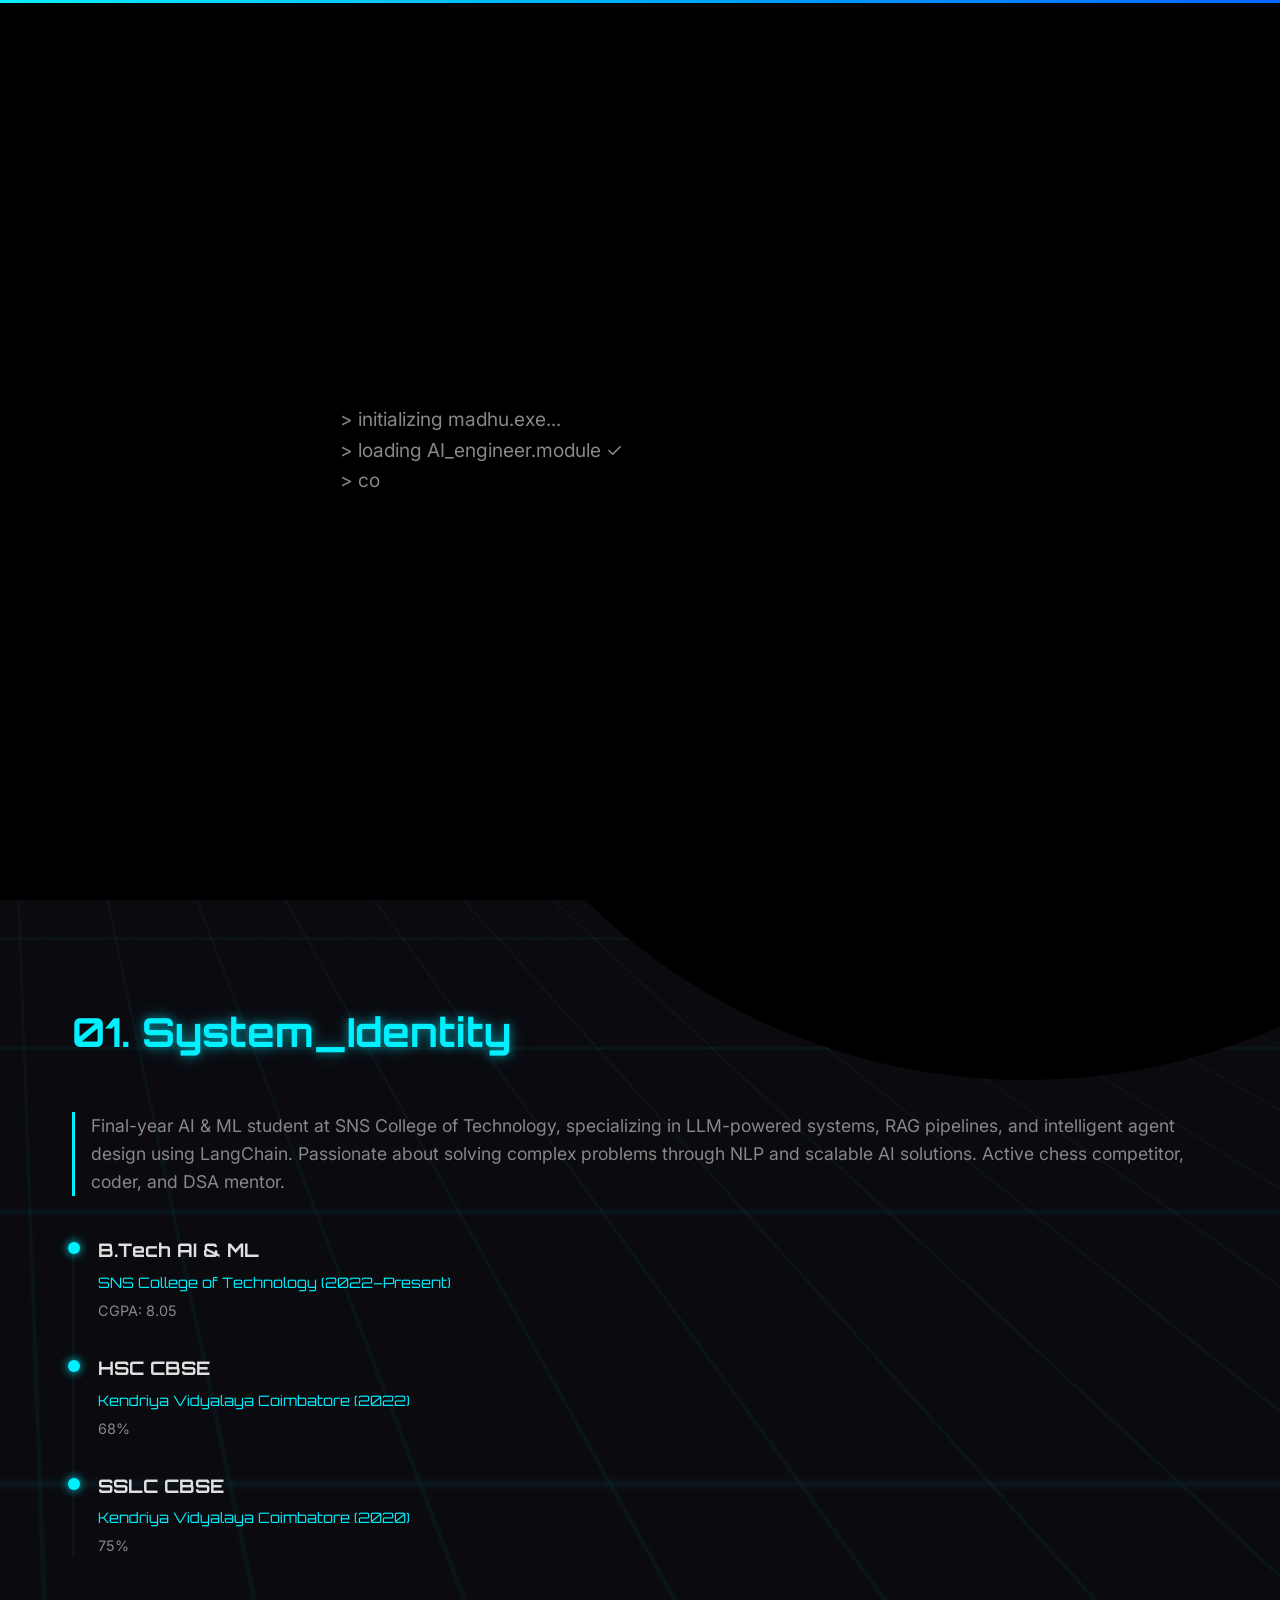
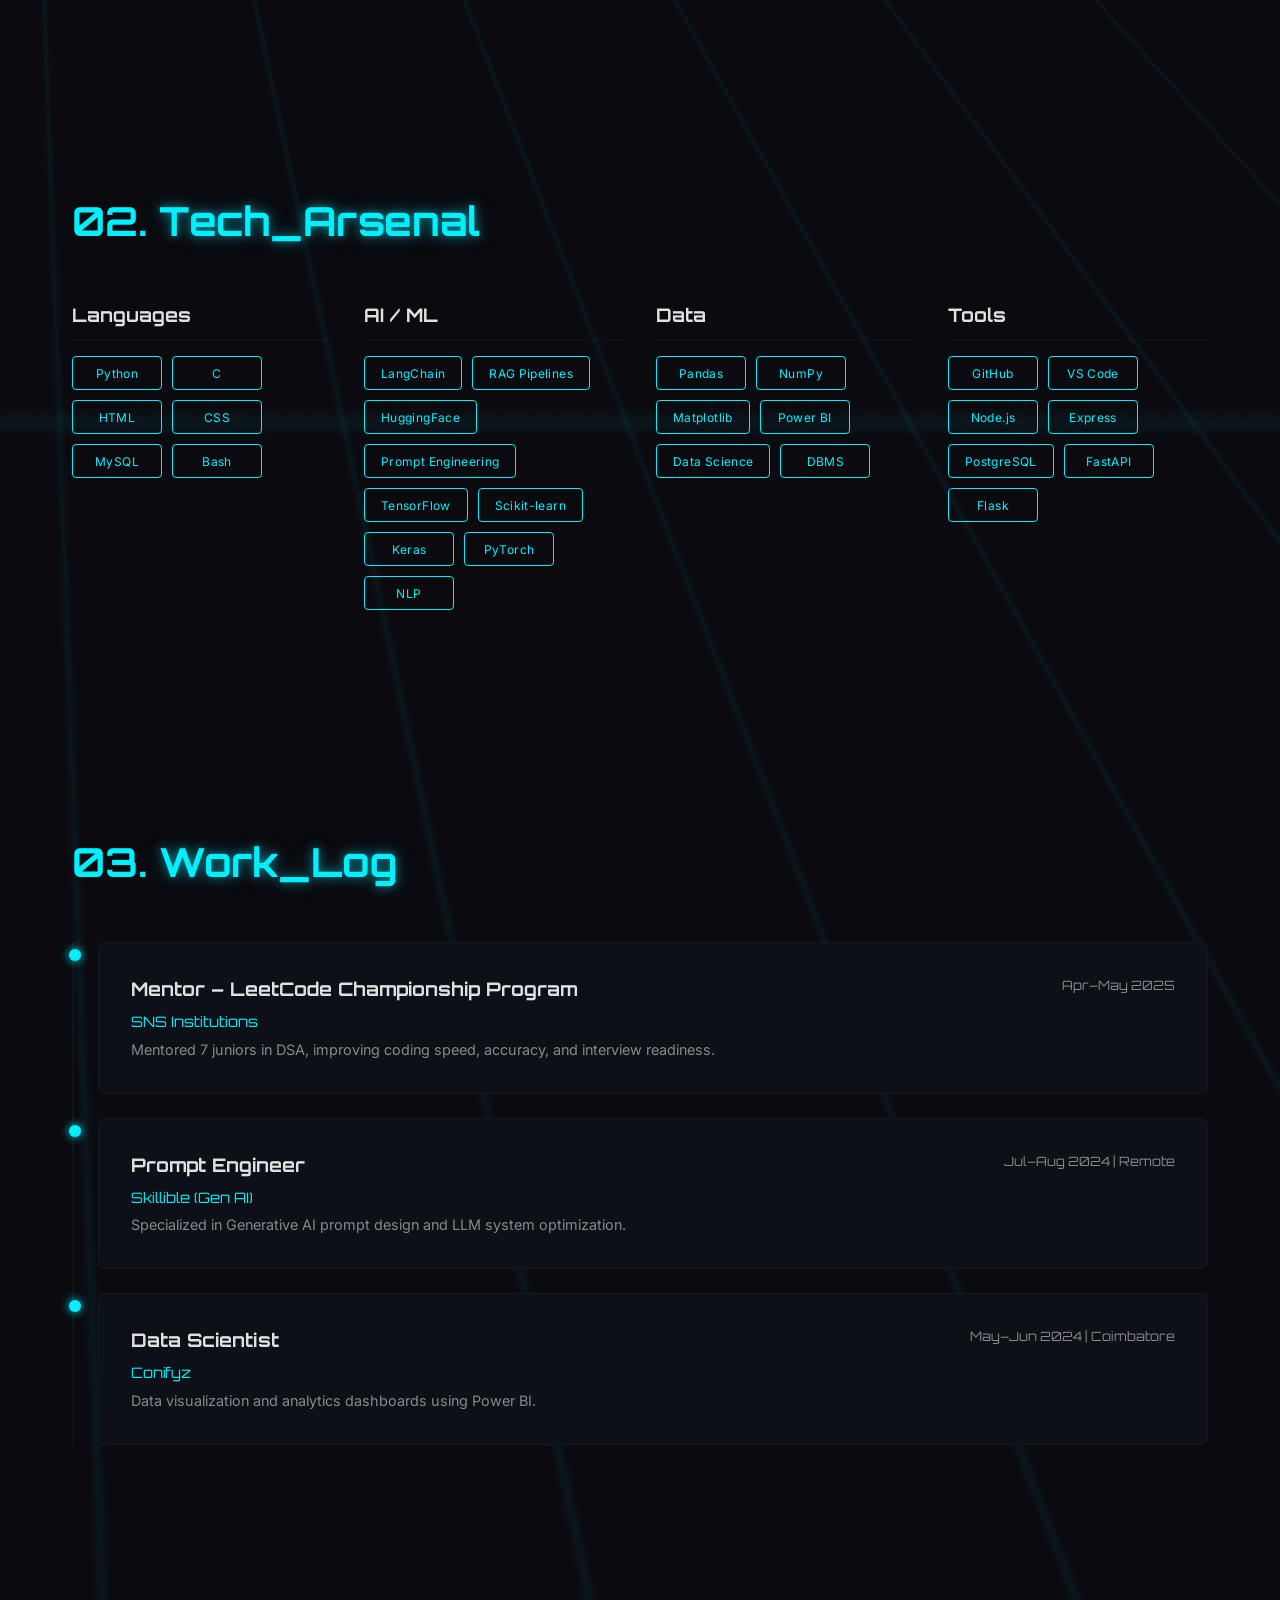
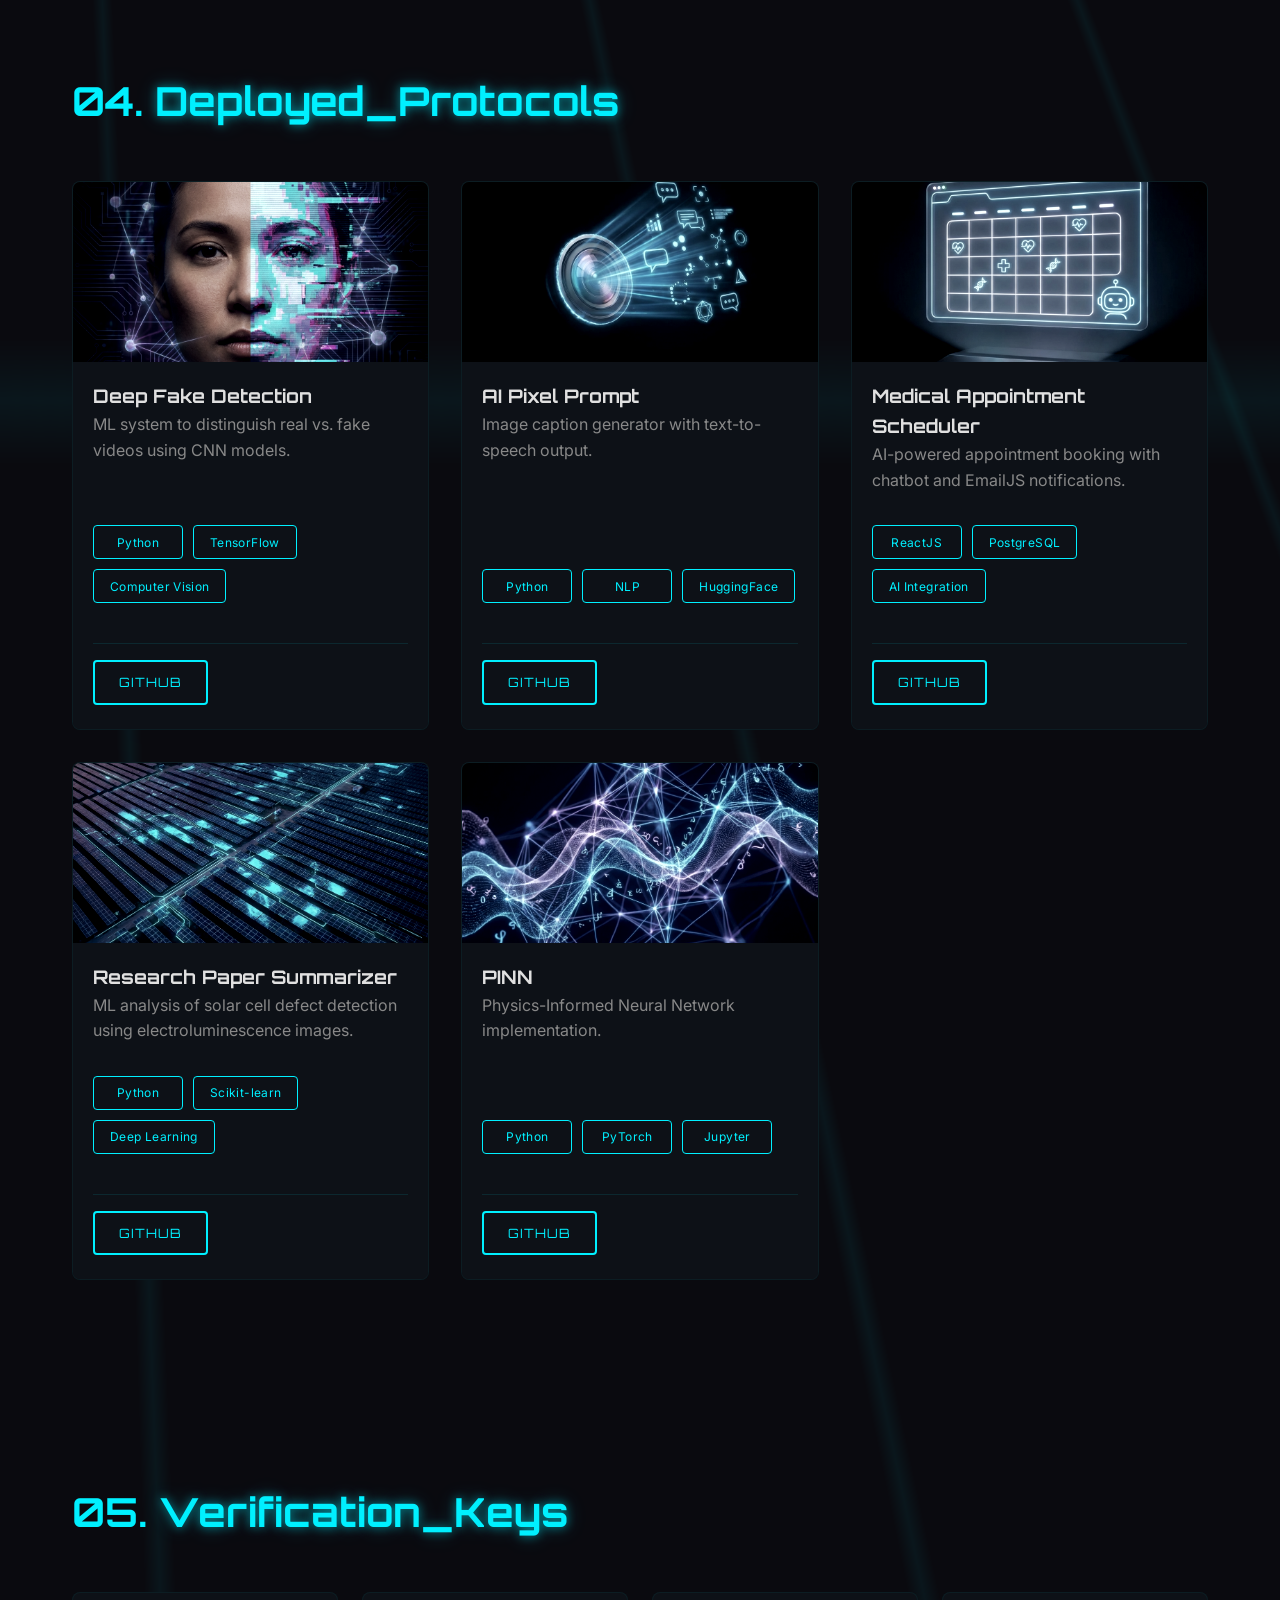
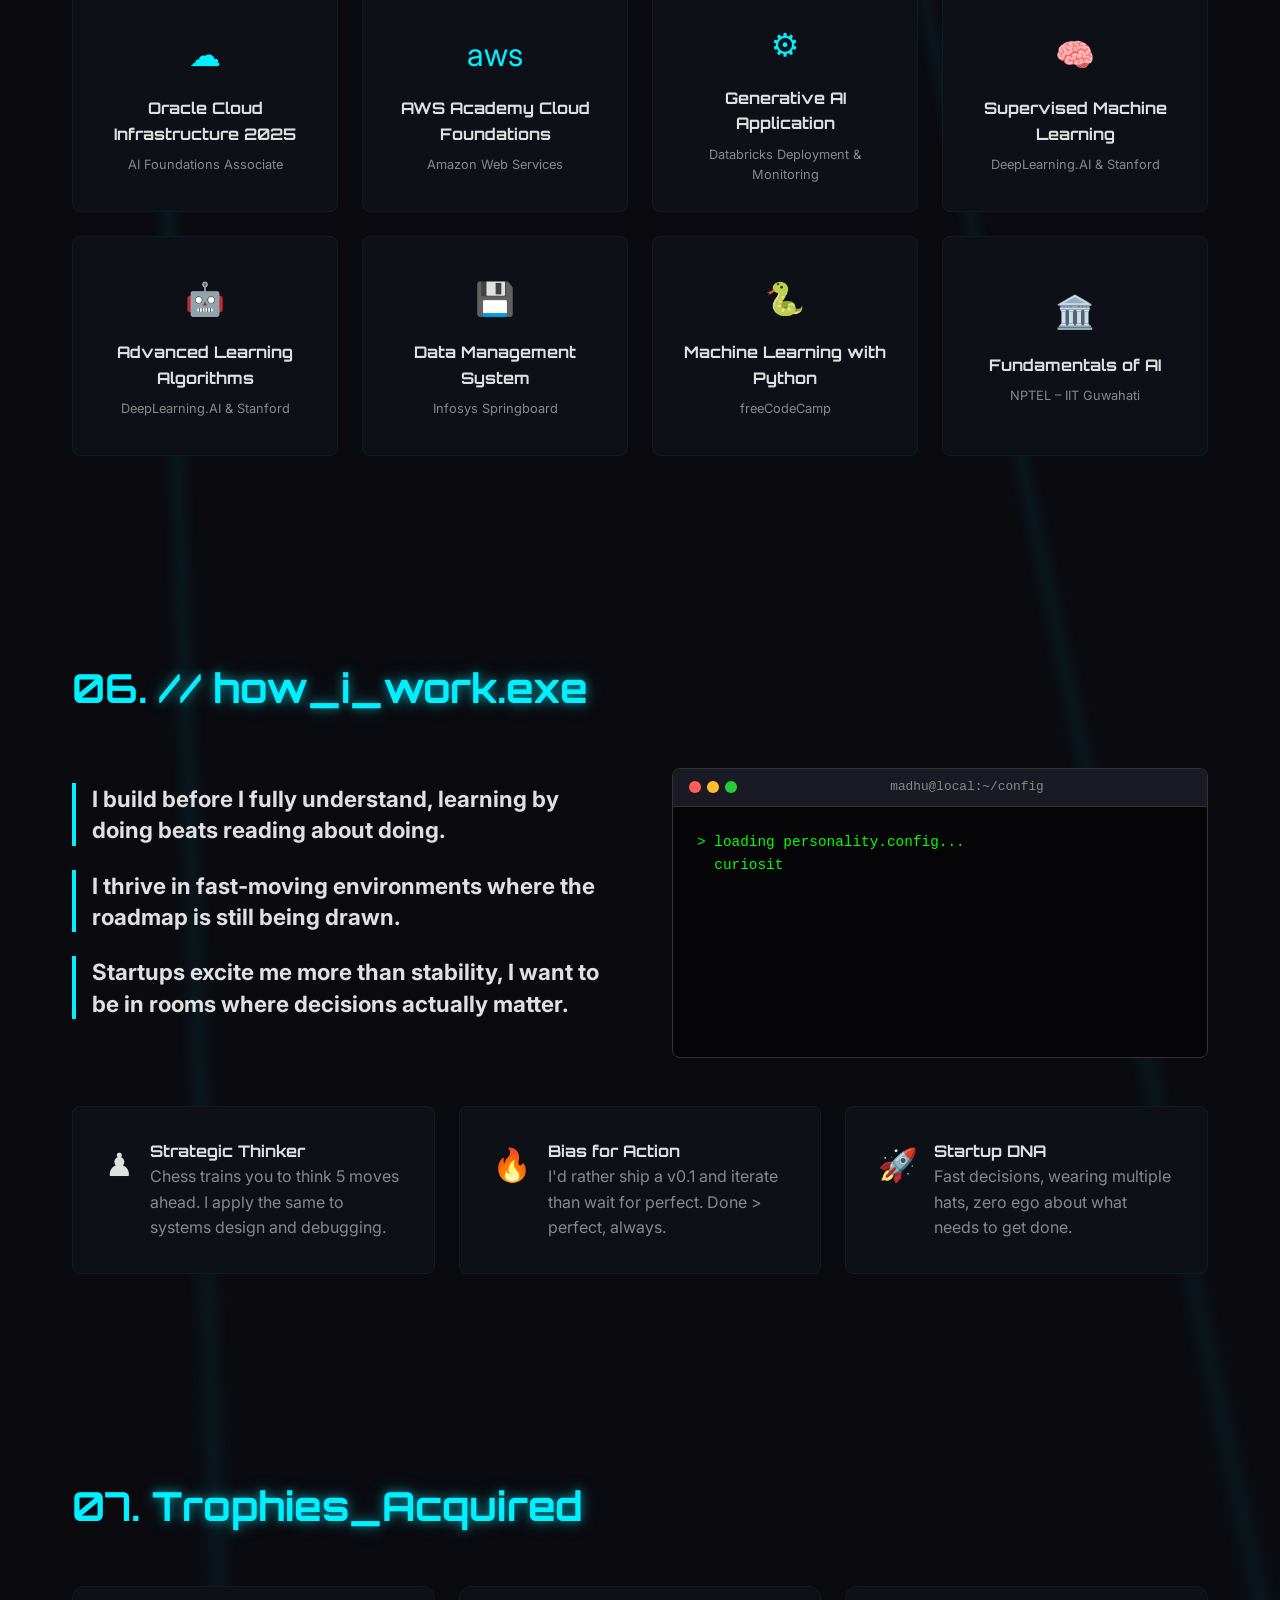
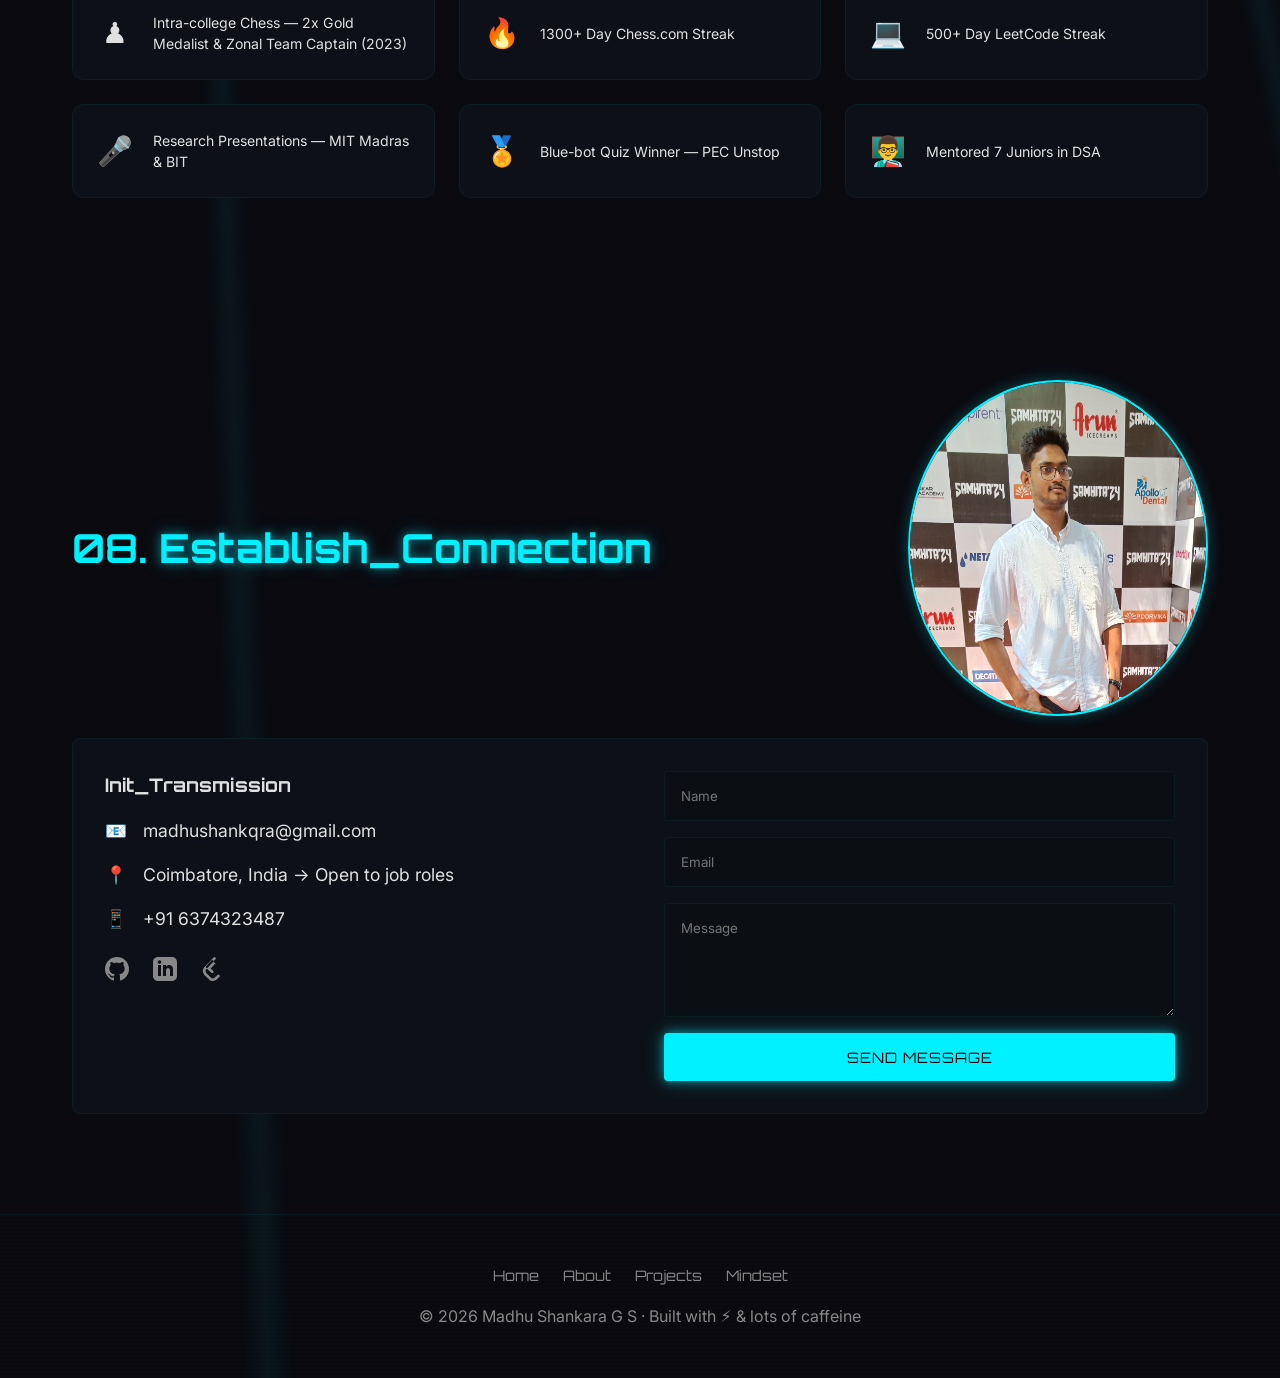
==== commit d7d4adad: "Update index.html" ====
--- a/index.html
+++ b/index.html
@@ -83,7 +83,7 @@
             <div class="hero-video-wrapper scroll-animate">
                 <div class="hero-circle"></div>
                 <div class="hero-video-container">
-                    <video id="hero-video" loop muted playsinline preload="auto">
+                    <video id="hero-video" muted playsinline preload="auto">
                         <source src="./img/profile.mp4" type="video/mp4">
                     </video>
                 </div>
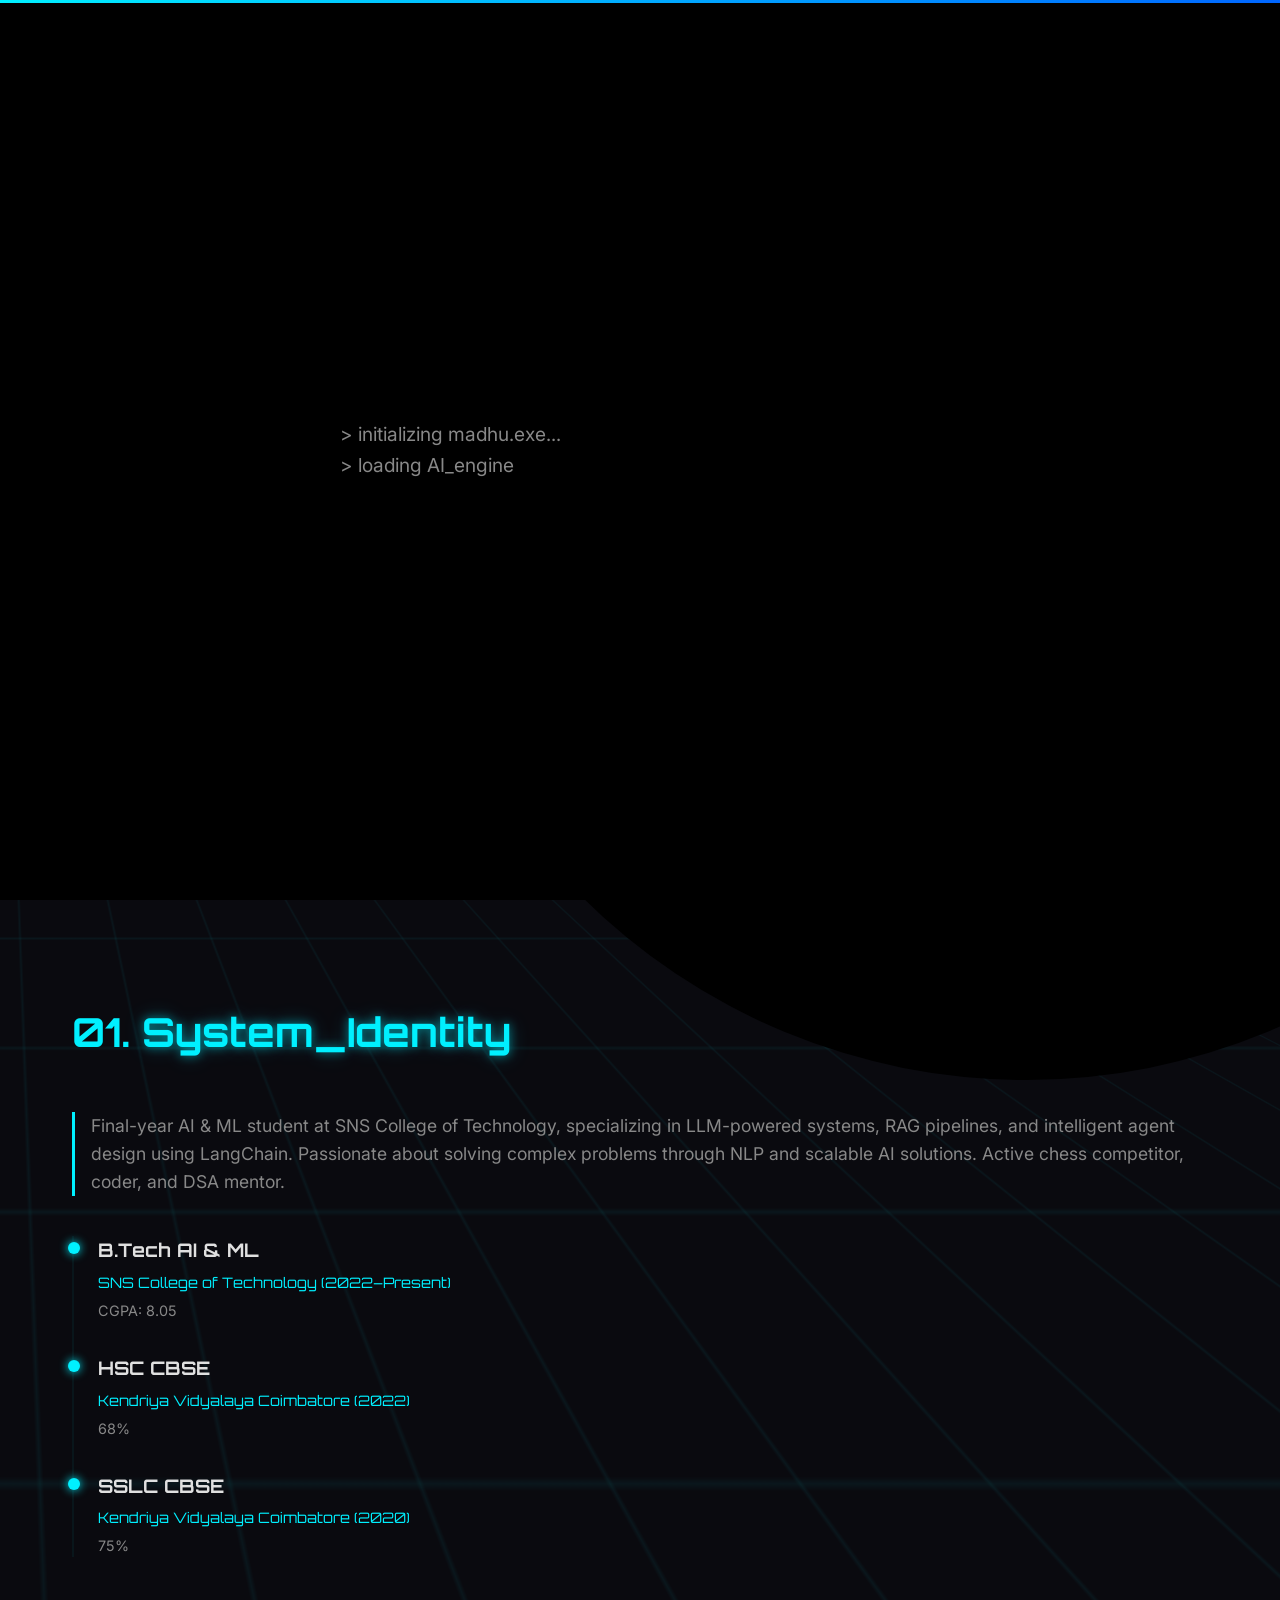
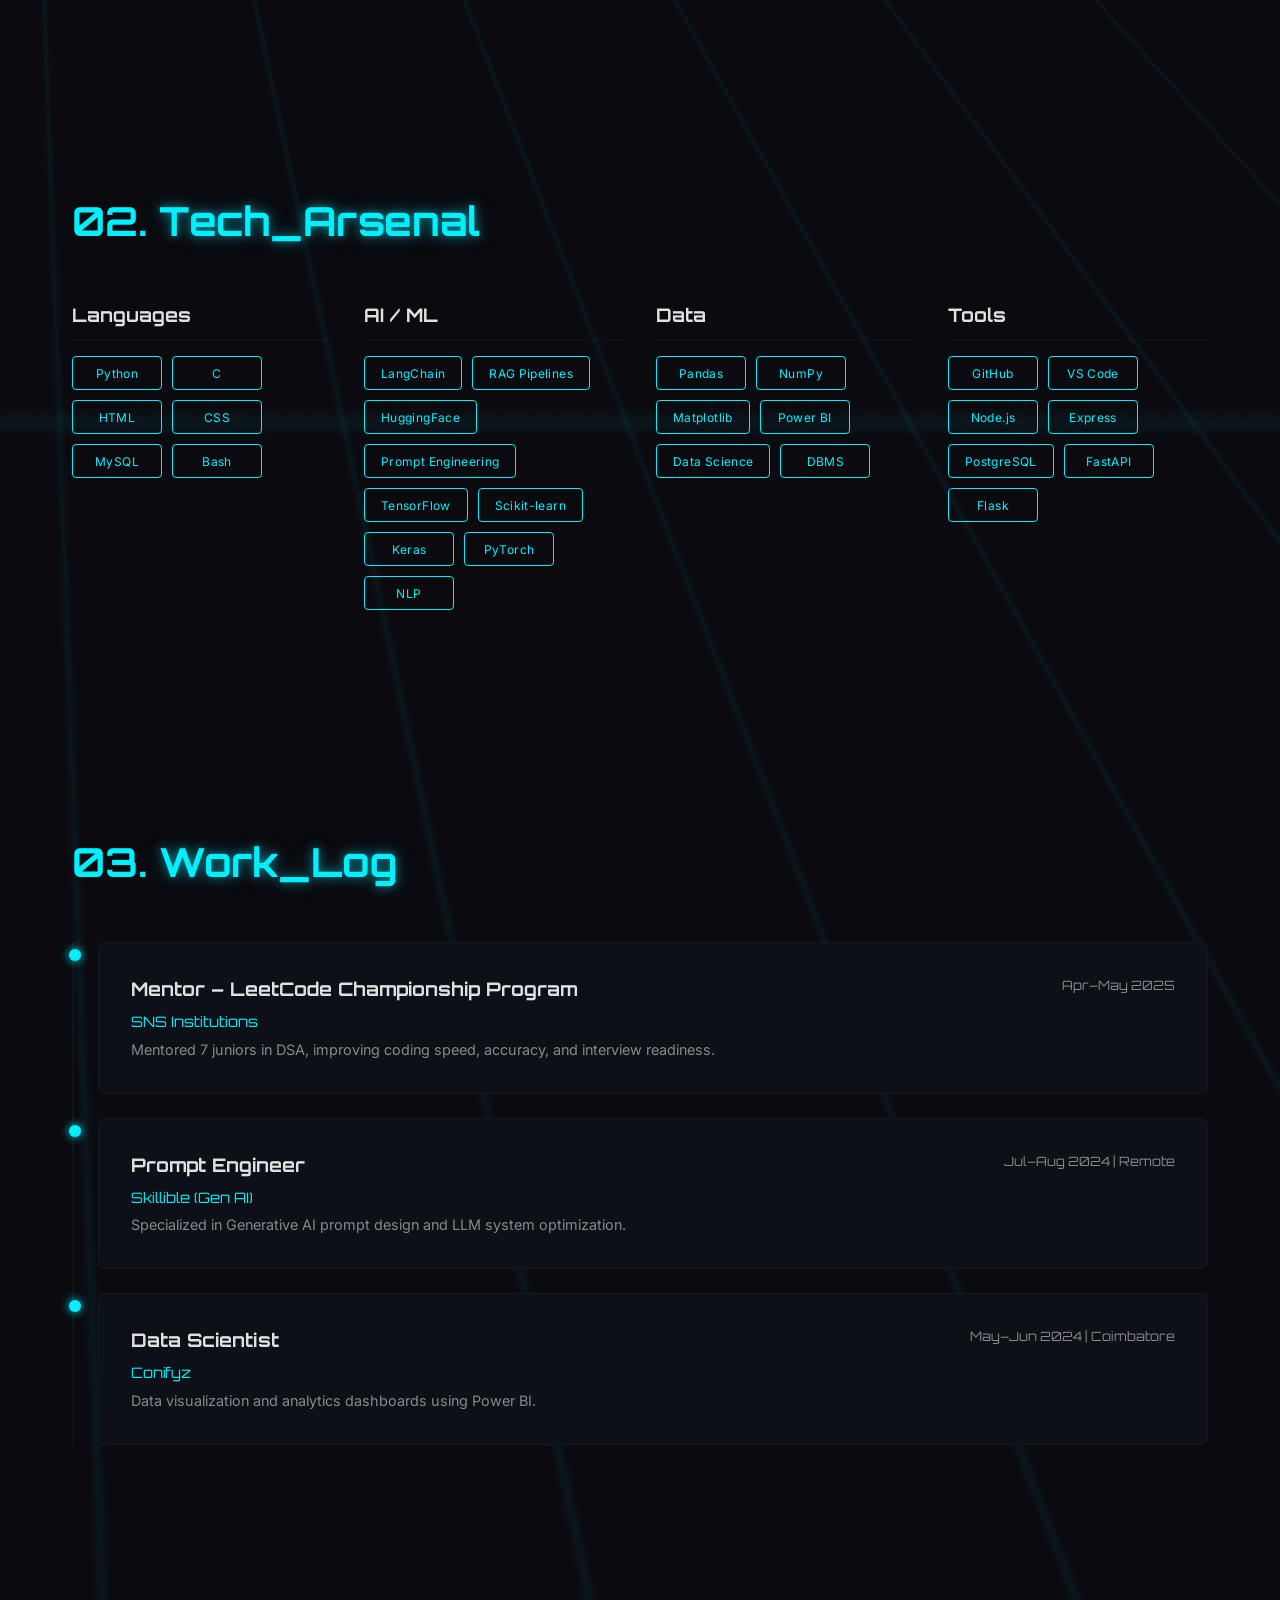
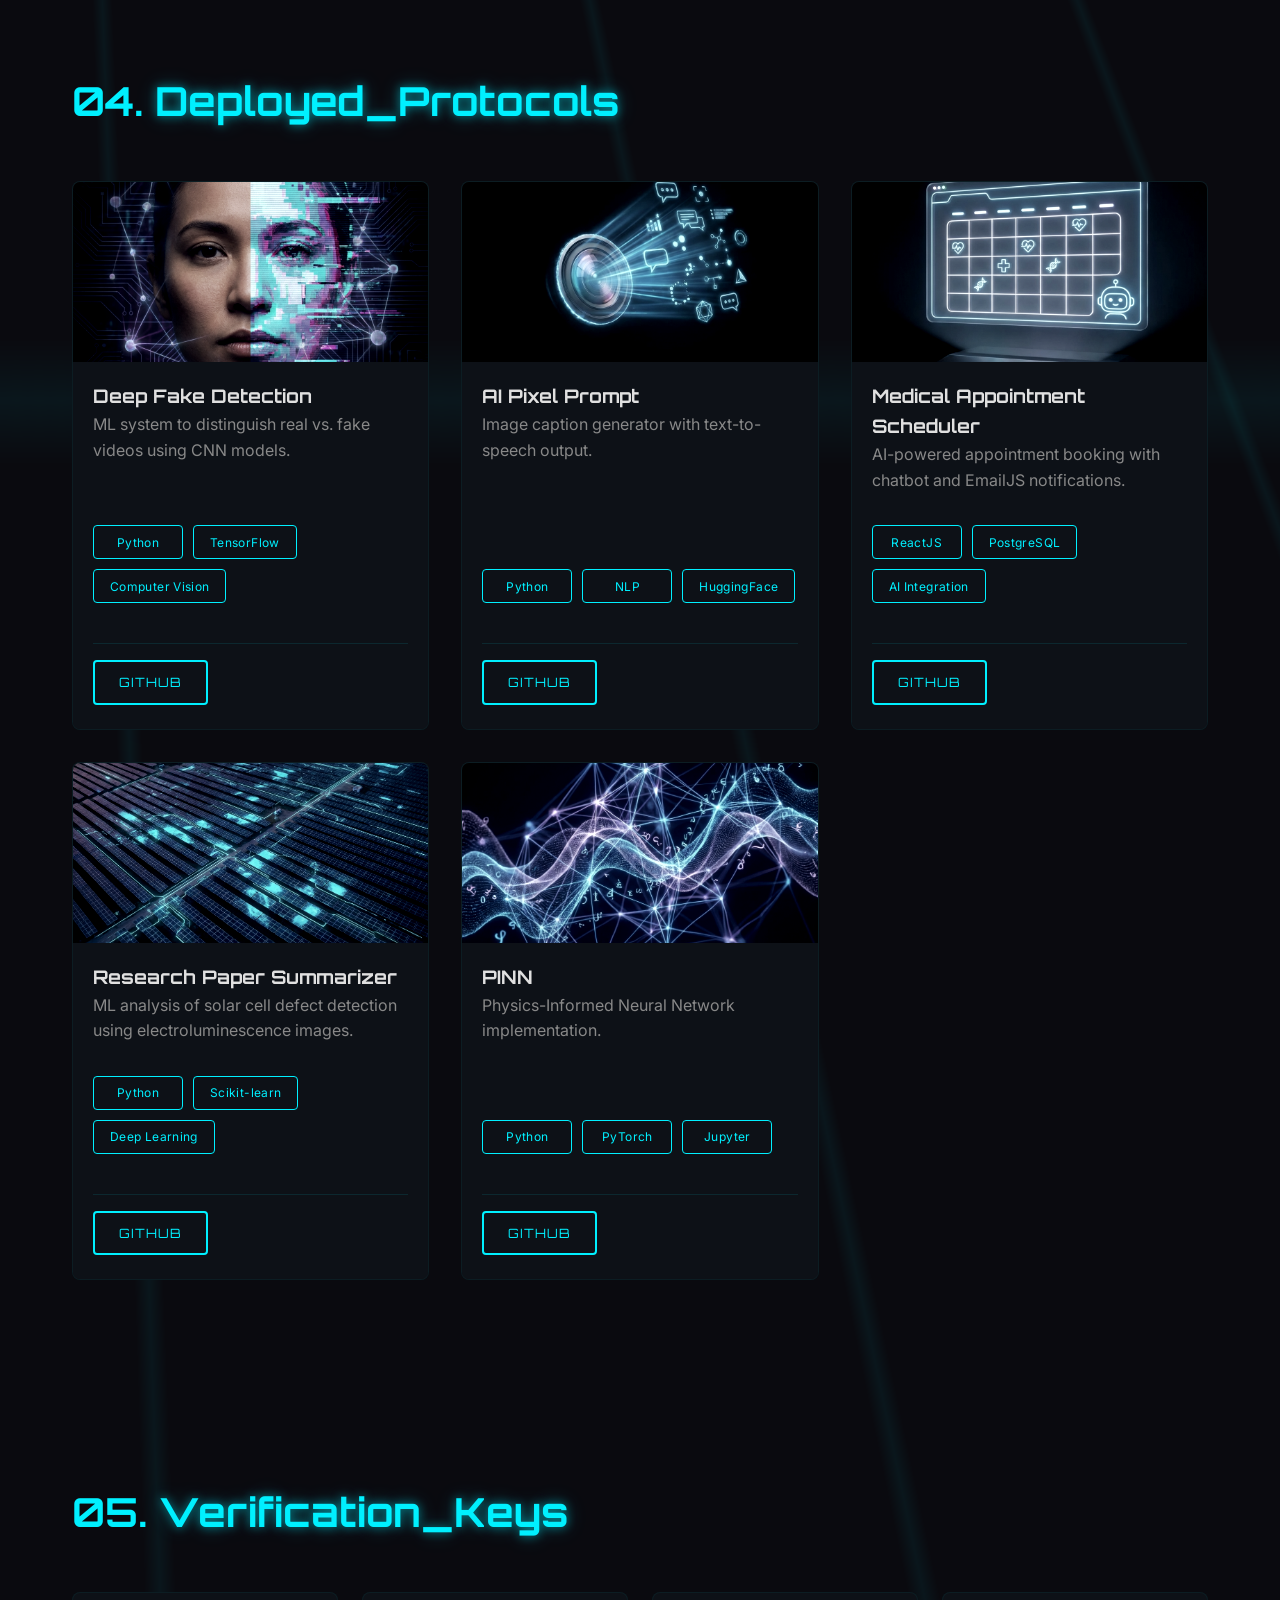
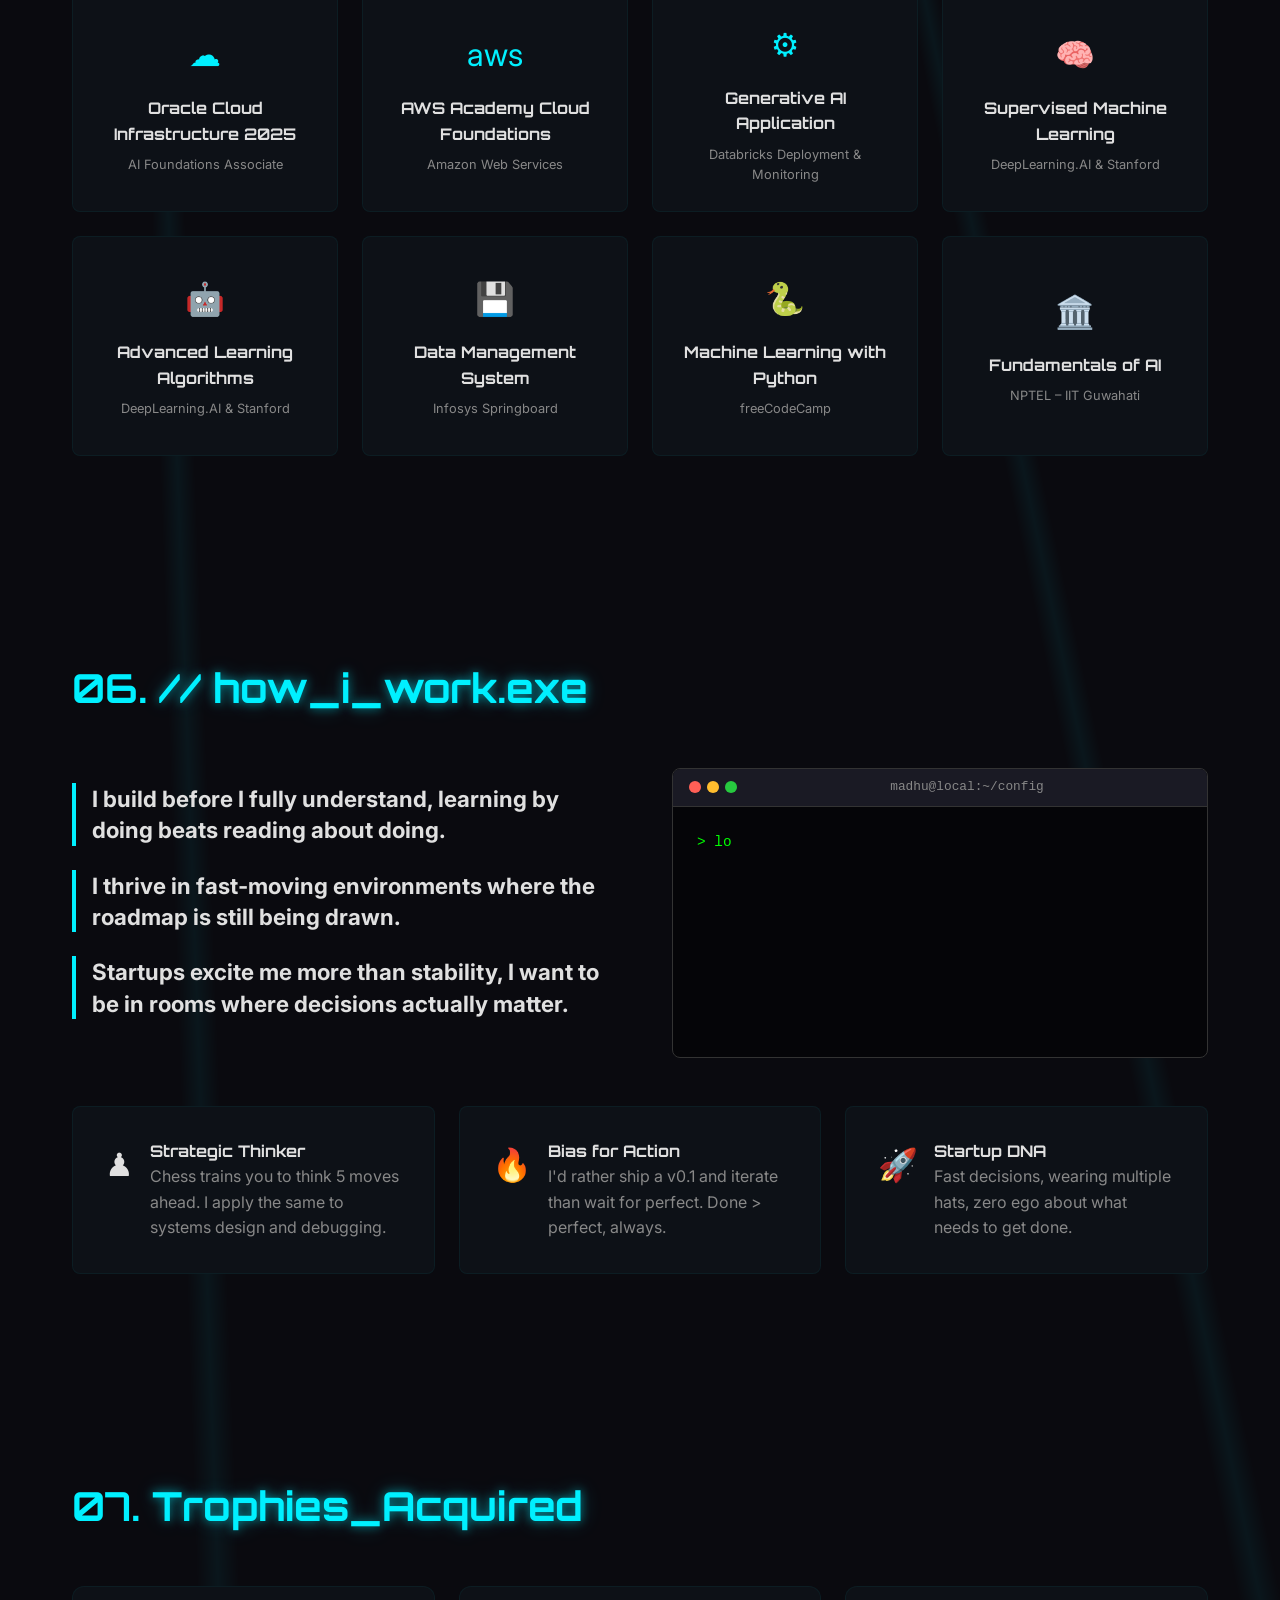
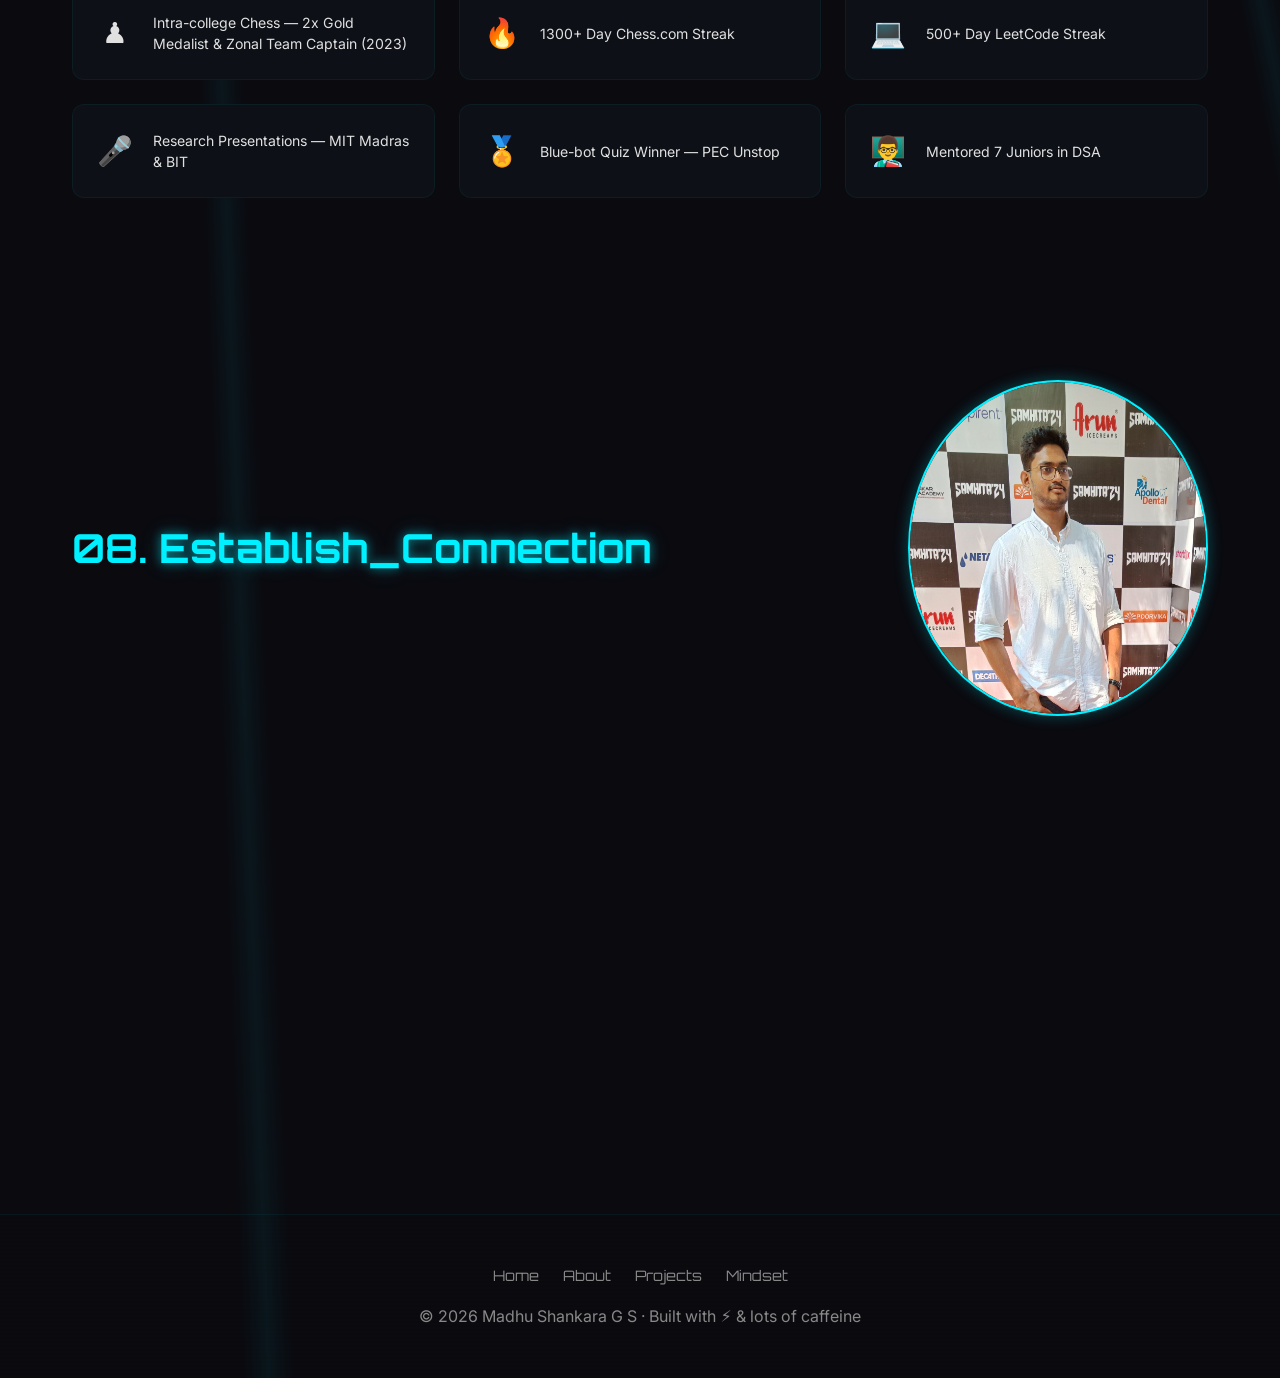
==== commit bda8faea: "Update index.html" ====
--- a/index.html
+++ b/index.html
@@ -66,7 +66,7 @@
                 </div>
                 <h1 class="glitch" data-text="MADHU SHANKARA G S">MADHU SHANKARA G S</h1>
                 <h2 class="subtitle">> <span class="typewriter"></span><span class="cursor">|</span></h2>
-                <p class="subtext">"I build things that think. Curious by nature, competitive by habit."</p>
+                <p class="subtext">I build things that think. Curious by nature, competitive by habit.</p>
                 
                 <div class="cta-group">
                     <a href="#projects" class="btn btn-primary">View Projects</a>
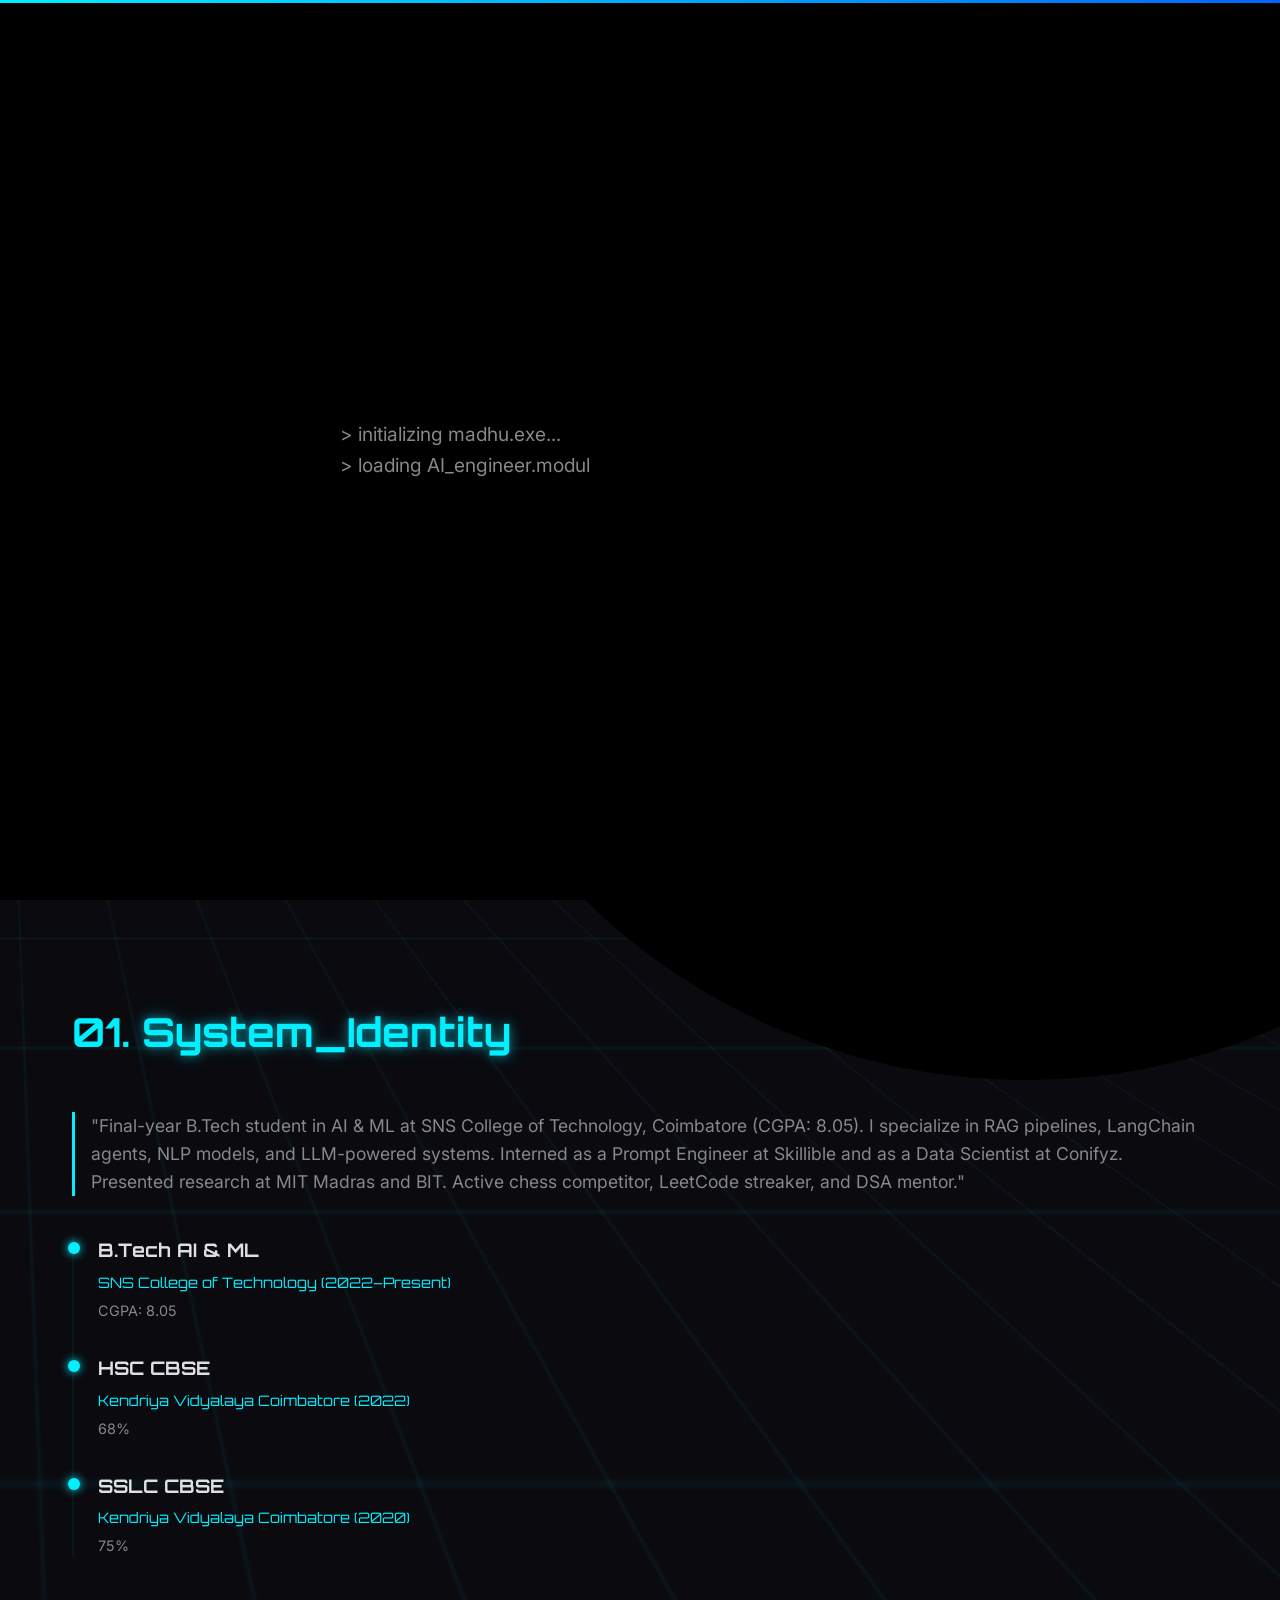
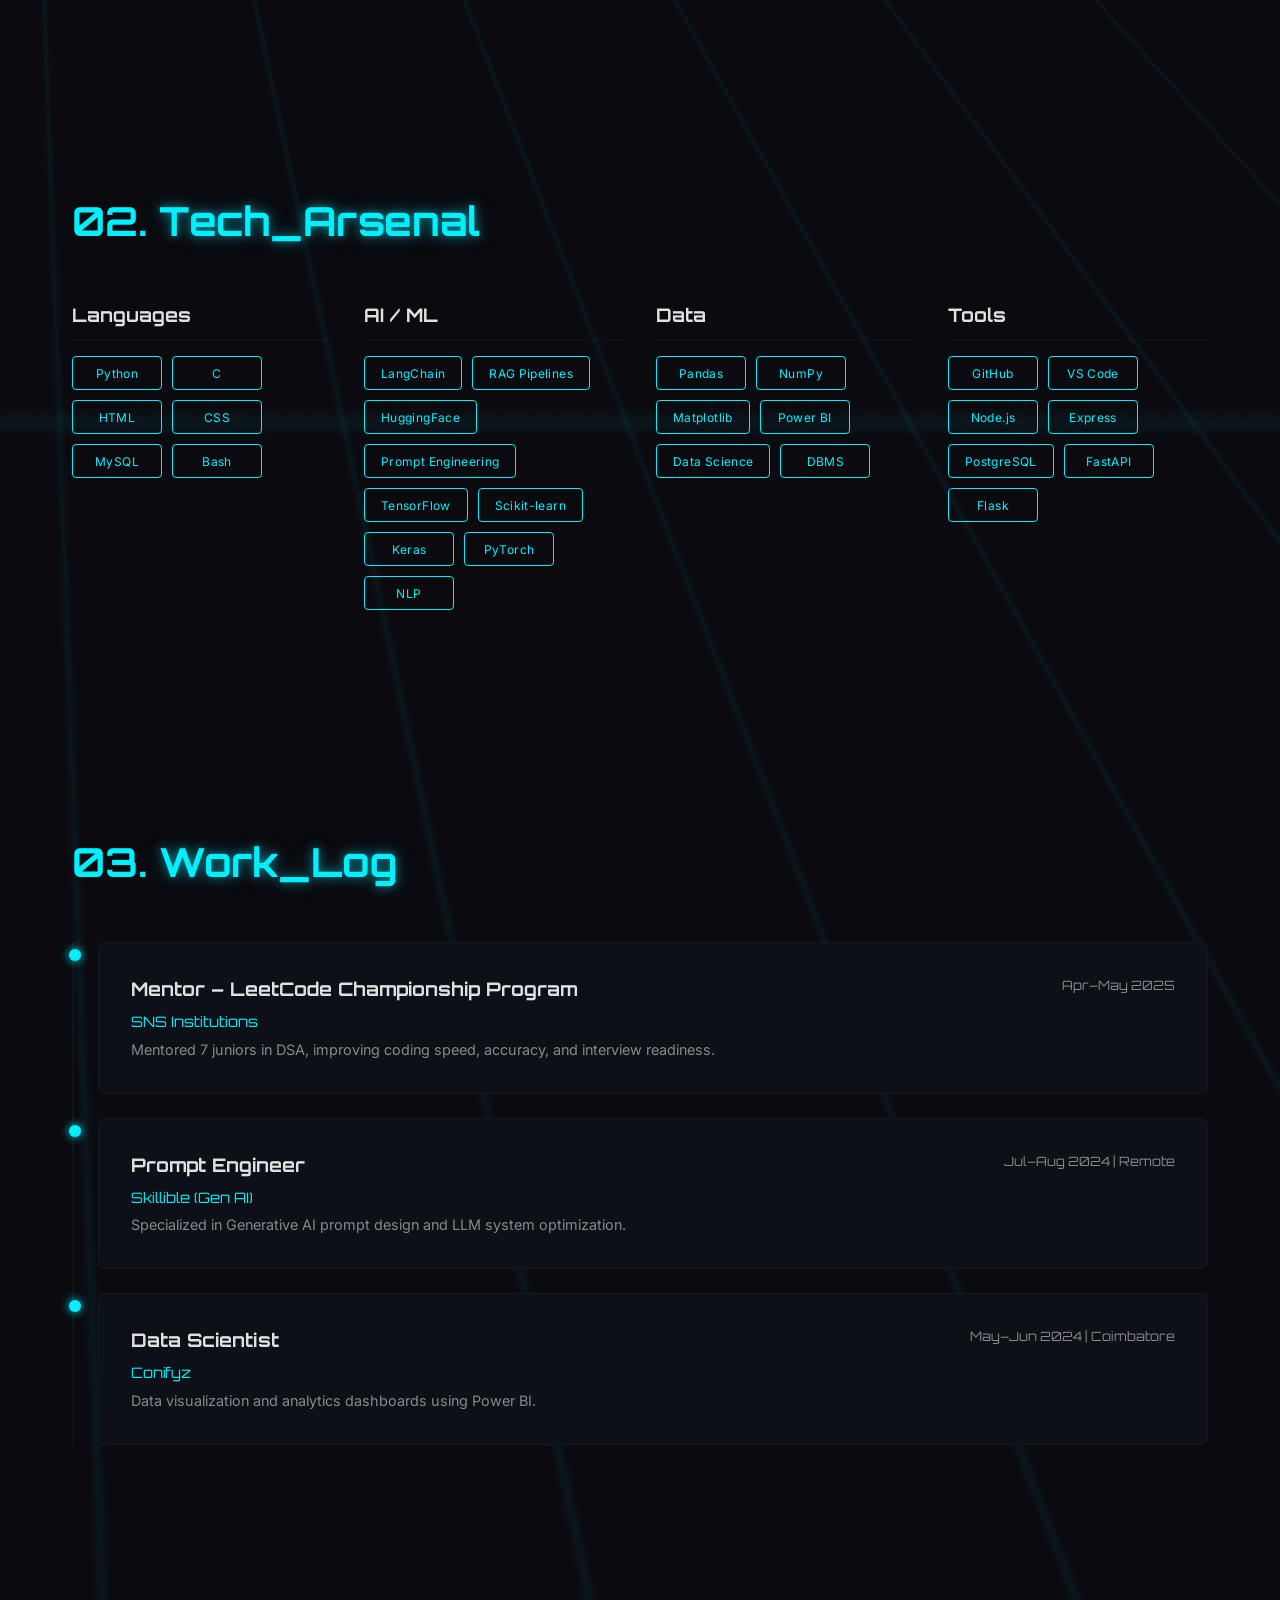
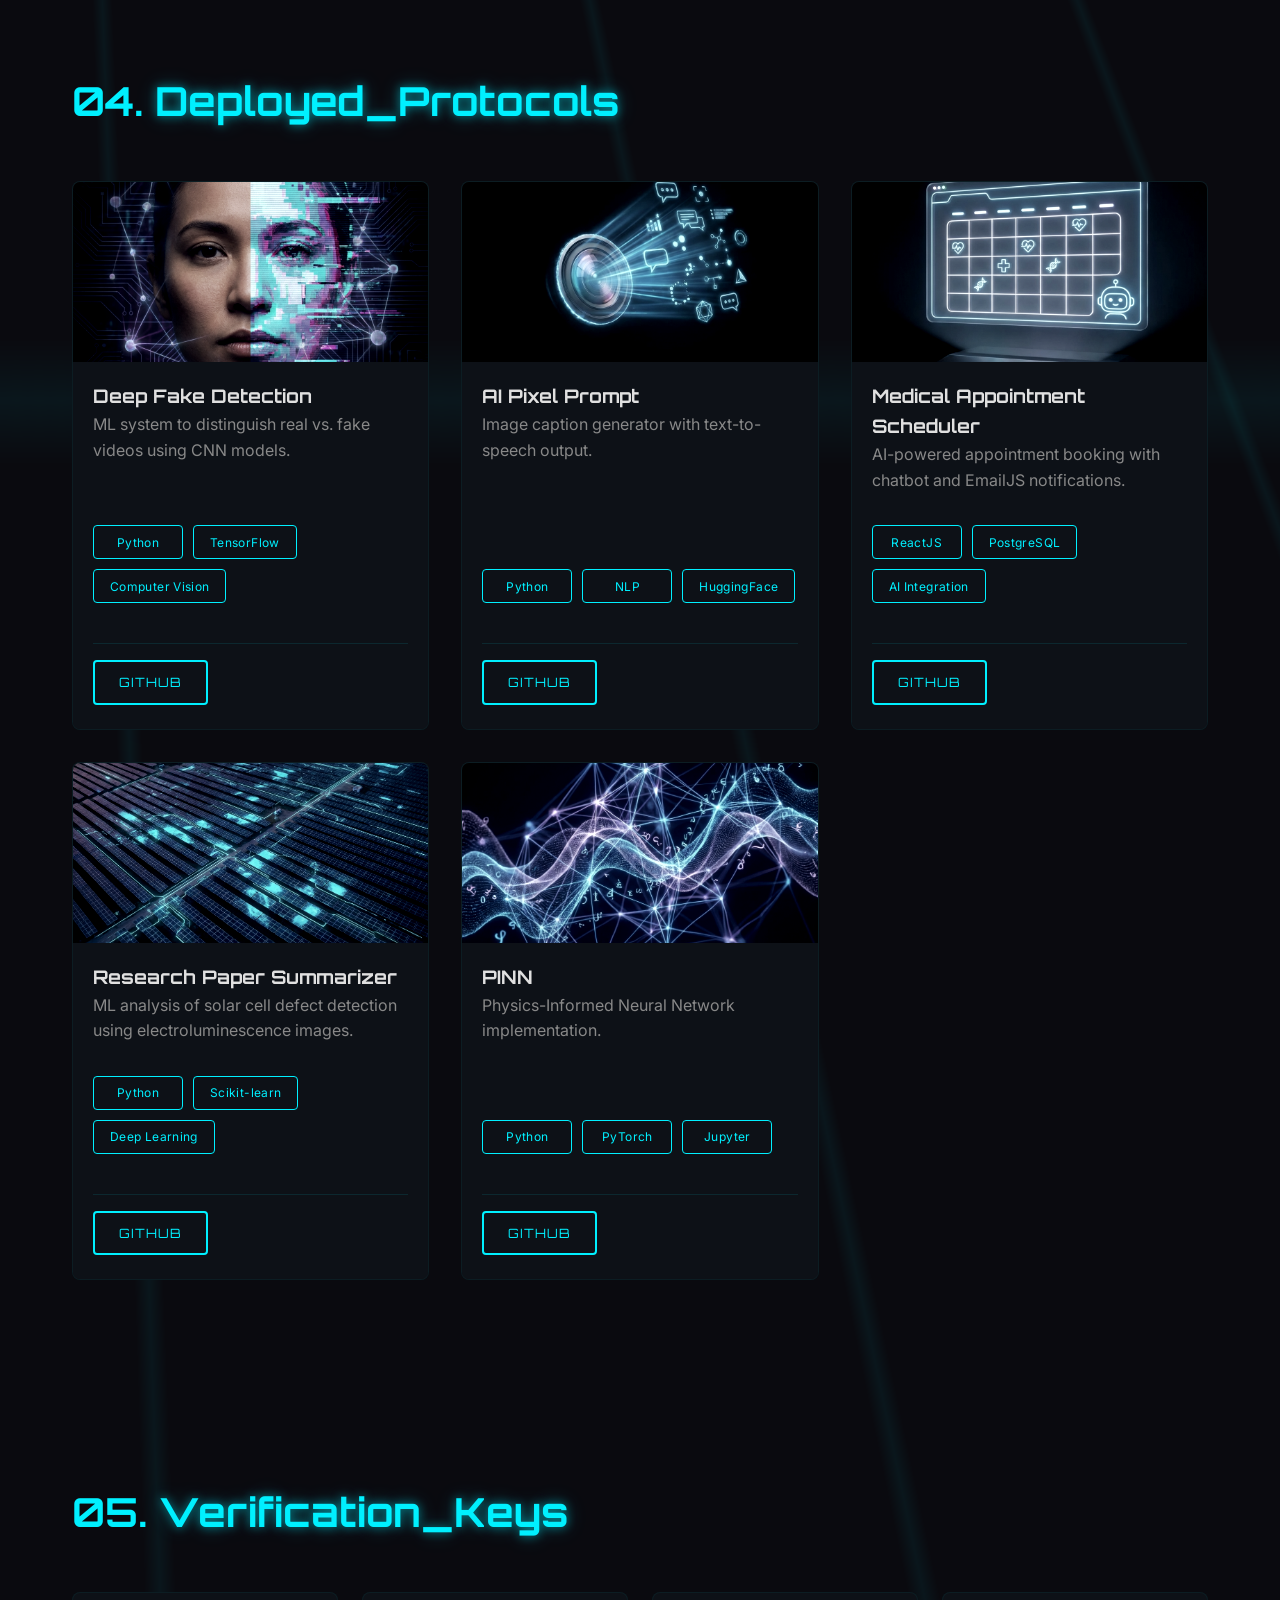
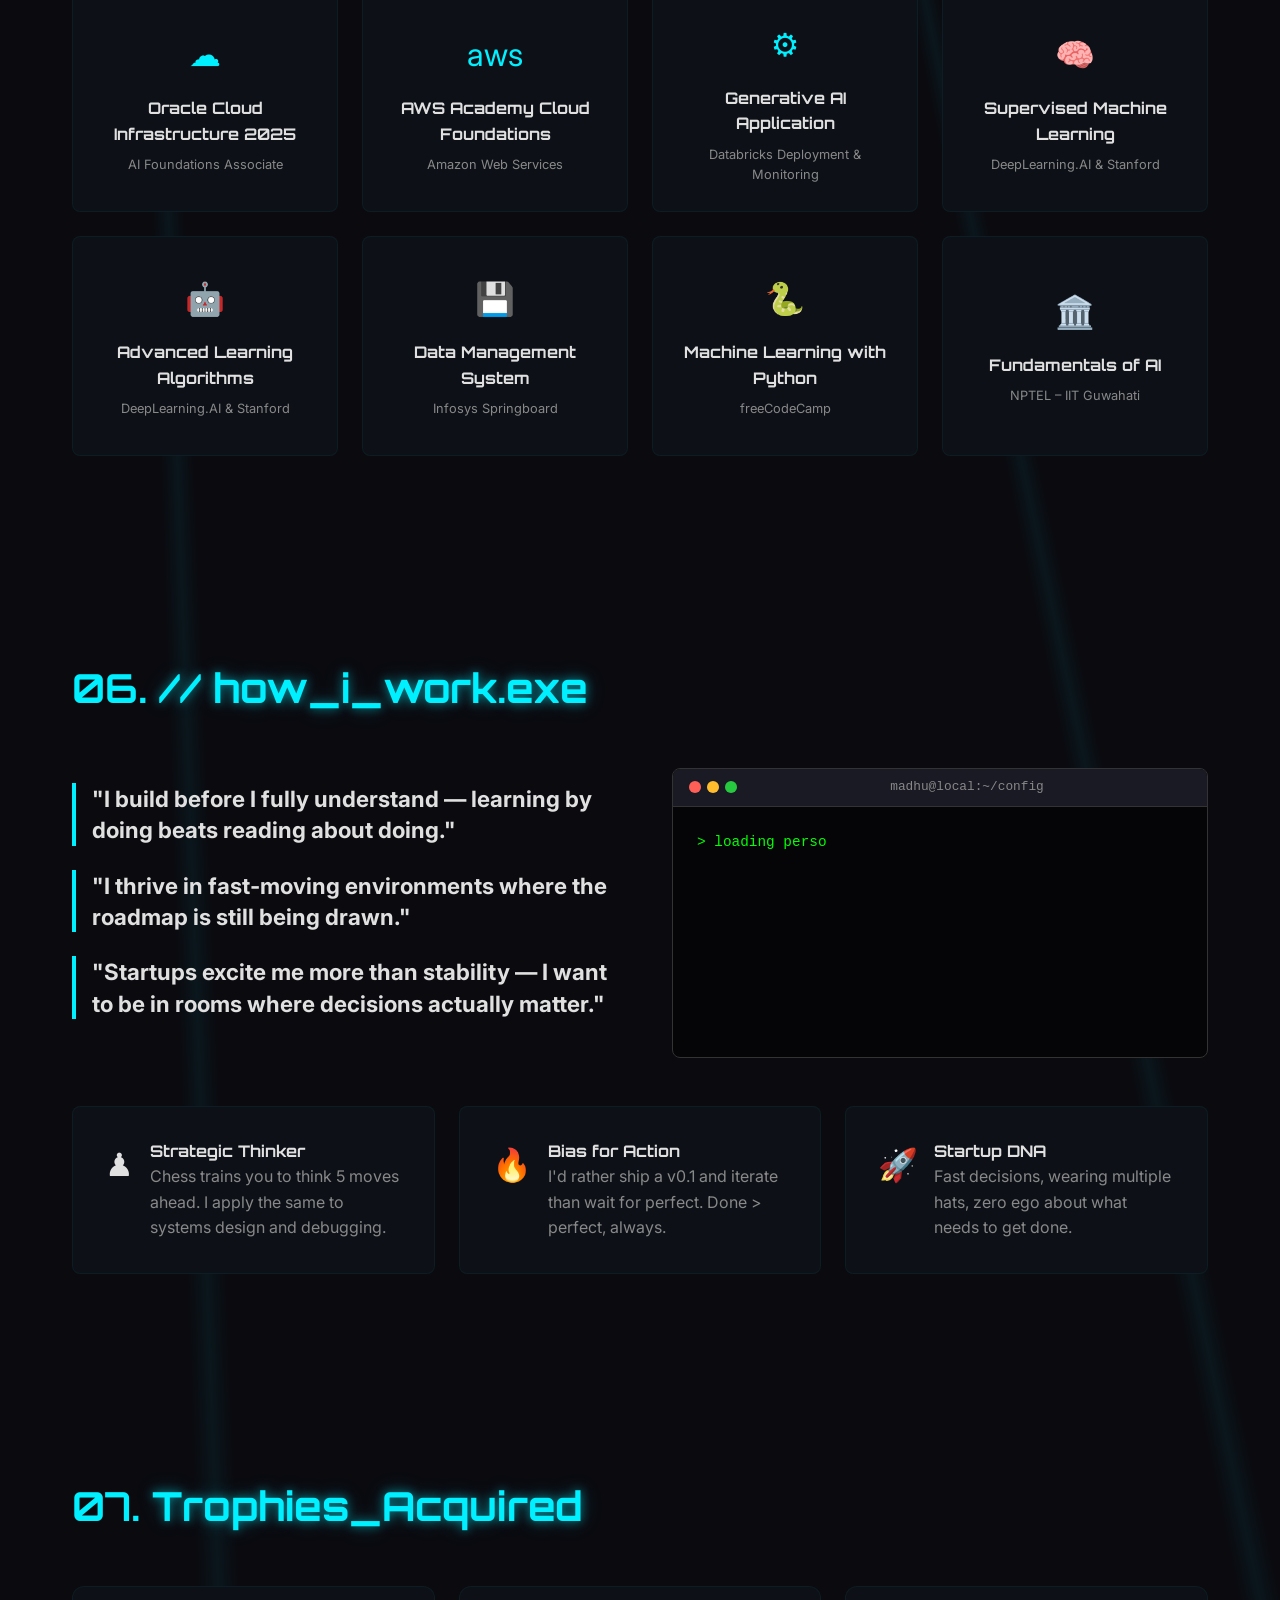
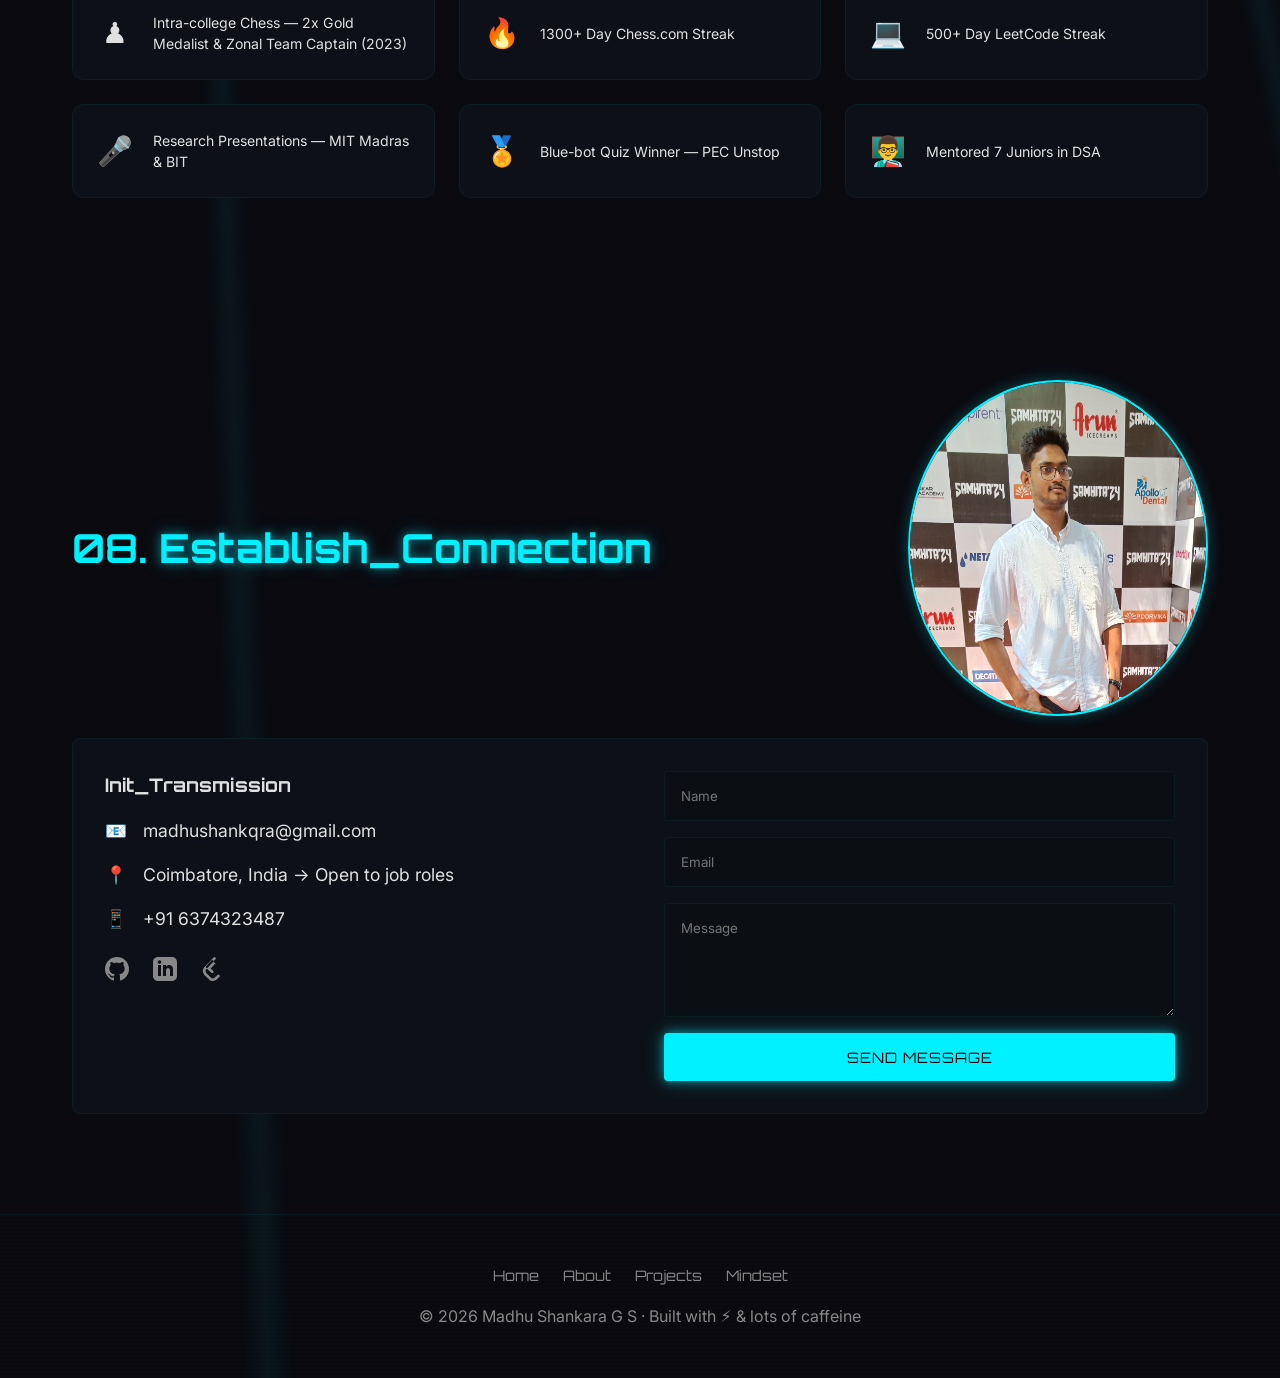
==== commit 086467e1: "Update index.html" ====
--- a/index.html
+++ b/index.html
@@ -66,7 +66,7 @@
                 </div>
                 <h1 class="glitch" data-text="MADHU SHANKARA G S">MADHU SHANKARA G S</h1>
                 <h2 class="subtitle">> <span class="typewriter"></span><span class="cursor">|</span></h2>
-                <p class="subtext">I build things that think. Curious by nature, competitive by habit.</p>
+                <p class="subtext">"I build things that think. Curious by nature, competitive by habit."</p>
                 
                 <div class="cta-group">
                     <a href="#projects" class="btn btn-primary">View Projects</a>
@@ -83,7 +83,7 @@
             <div class="hero-video-wrapper scroll-animate">
                 <div class="hero-circle"></div>
                 <div class="hero-video-container">
-                    <video id="hero-video" muted playsinline preload="auto">
+                    <video id="hero-video" loop muted playsinline preload="auto">
                         <source src="./img/profile.mp4" type="video/mp4">
                     </video>
                 </div>
@@ -97,7 +97,7 @@
             <div class="about-grid">
                 <div class="about-content scroll-animate">
                     <p class="bio">
-                        Final-year AI & ML student at SNS College of Technology, specializing in LLM-powered systems, RAG pipelines, and intelligent agent design using LangChain. Passionate about solving complex problems through NLP and scalable AI solutions. Active chess competitor, coder, and DSA mentor.
+                        "Final-year B.Tech student in AI & ML at SNS College of Technology, Coimbatore (CGPA: 8.05). I specialize in RAG pipelines, LangChain agents, NLP models, and LLM-powered systems. Interned as a Prompt Engineer at Skillible and as a Data Scientist at Conifyz. Presented research at MIT Madras and BIT. Active chess competitor, LeetCode streaker, and DSA mentor."
                     </p>
                     <div class="timeline education-timeline">
                         <div class="timeline-item scroll-animate">
@@ -383,9 +383,9 @@
             <h2 class="section-title scroll-animate">06. <span>// how_i_work.exe</span></h2>
             <div class="mindset-grid">
                 <div class="mindset-left scroll-animate">
-                    <h3>I build before I fully understand, learning by doing beats reading about doing.</h3>
-                    <h3>I thrive in fast-moving environments where the roadmap is still being drawn.</h3>
-                    <h3>Startups excite me more than stability, I want to be in rooms where decisions actually matter.</h3>
+                    <h3>"I build before I fully understand — learning by doing beats reading about doing."</h3>
+                    <h3>"I thrive in fast-moving environments where the roadmap is still being drawn."</h3>
+                    <h3>"Startups excite me more than stability — I want to be in rooms where decisions actually matter."</h3>
                 </div>
                 <div class="mindset-right card terminal-card scroll-animate">
                     <div class="terminal-header">
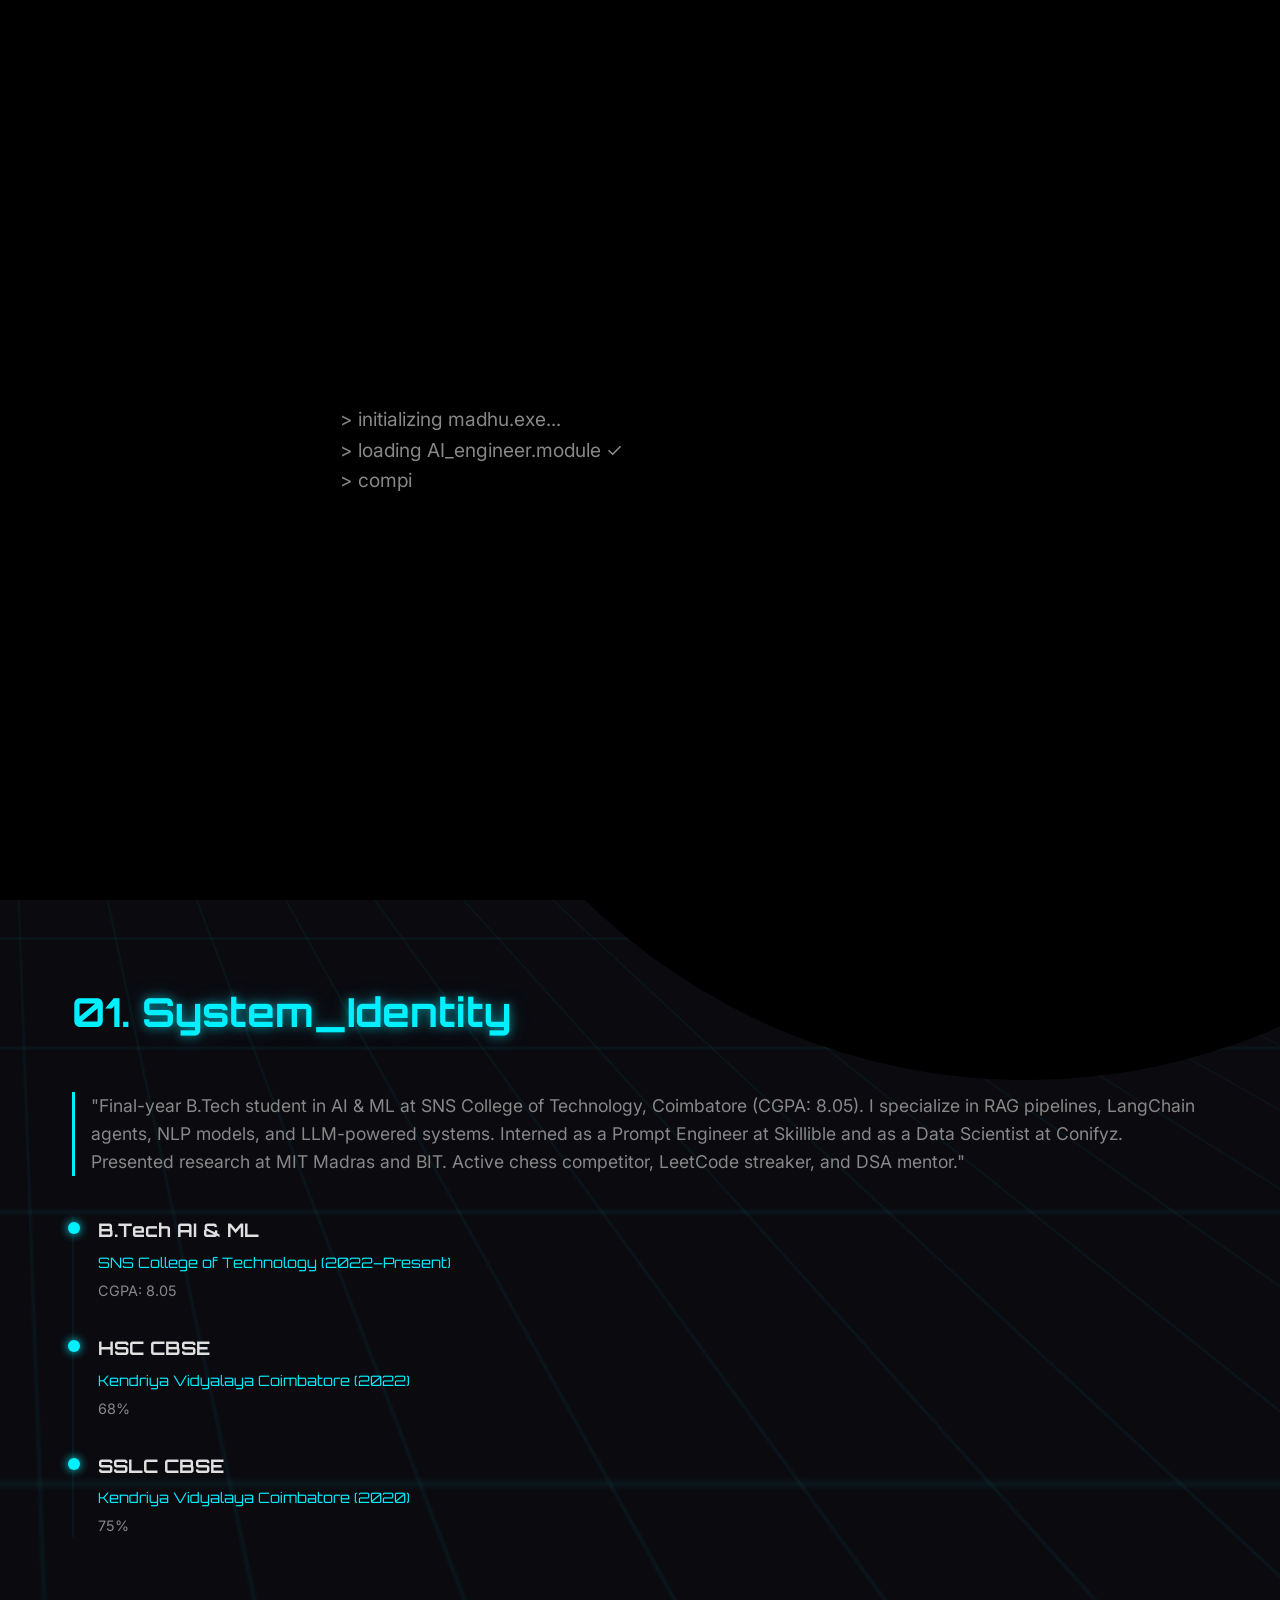
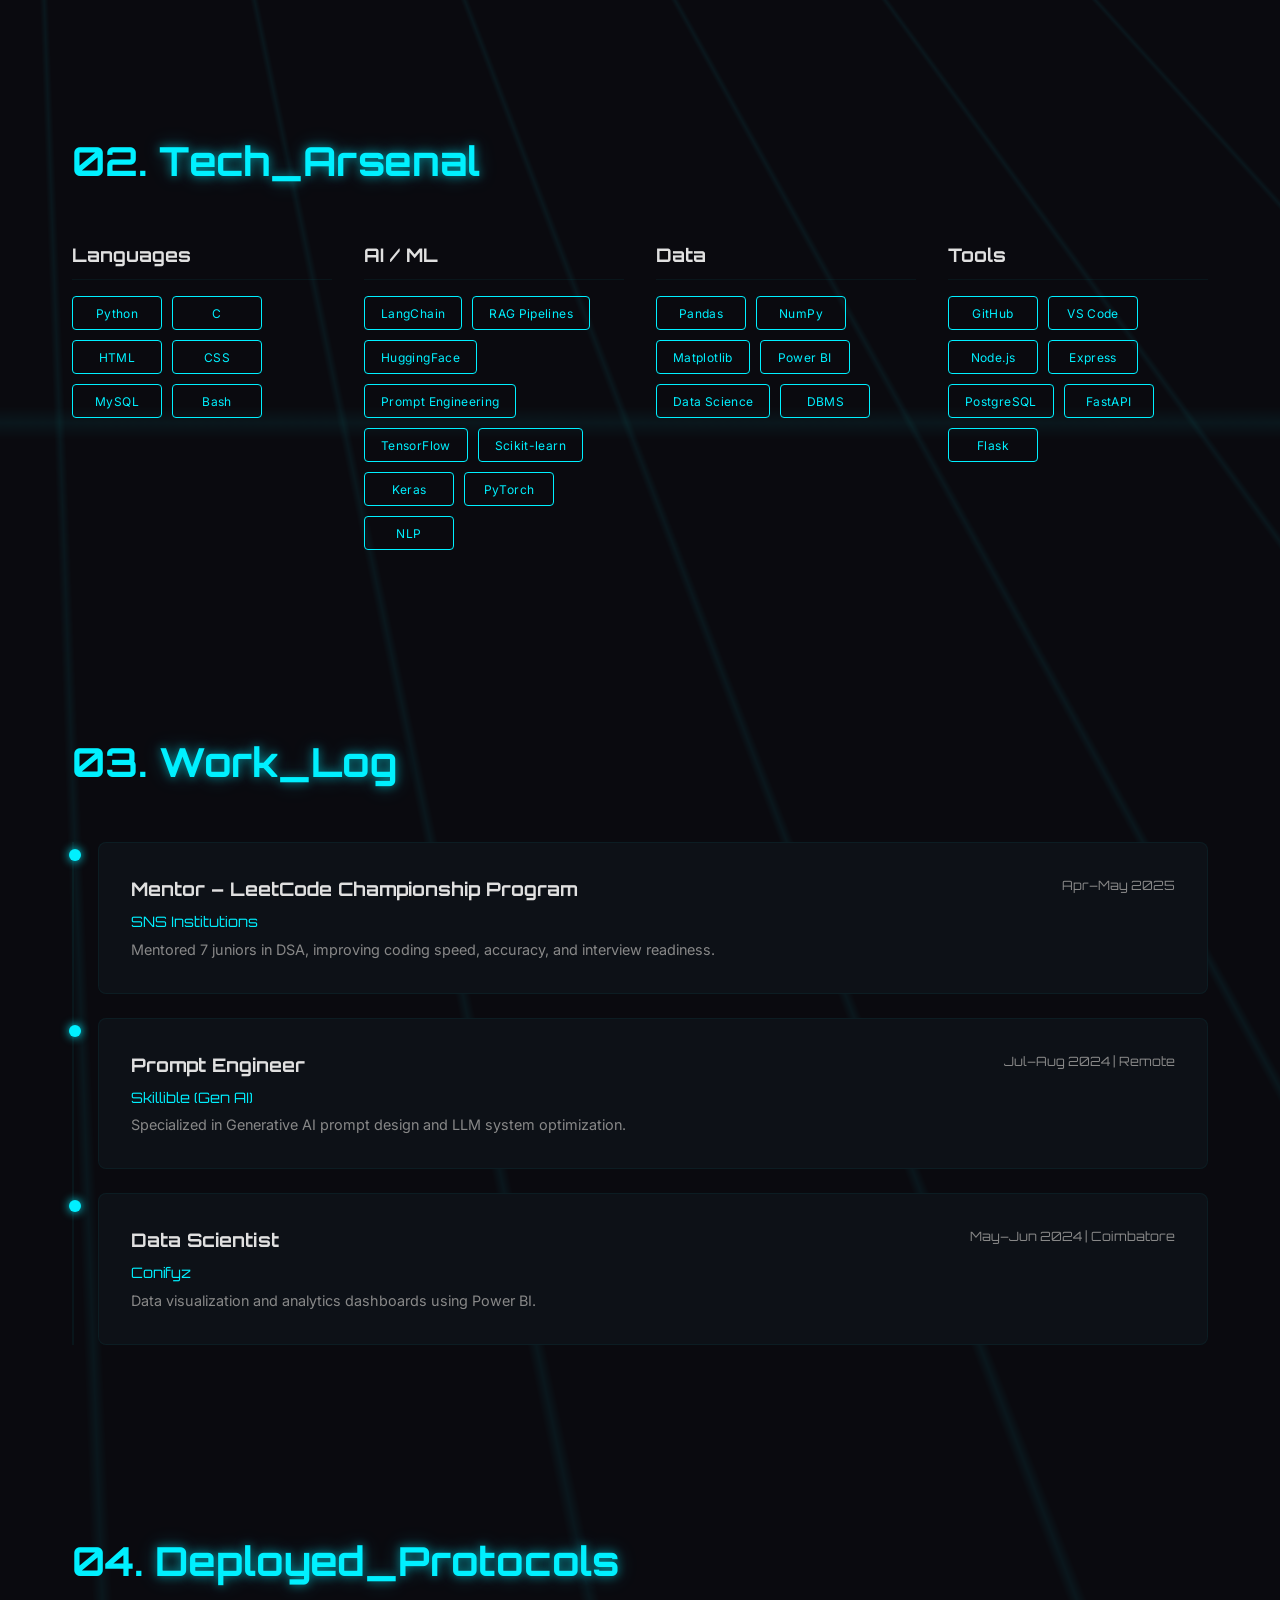
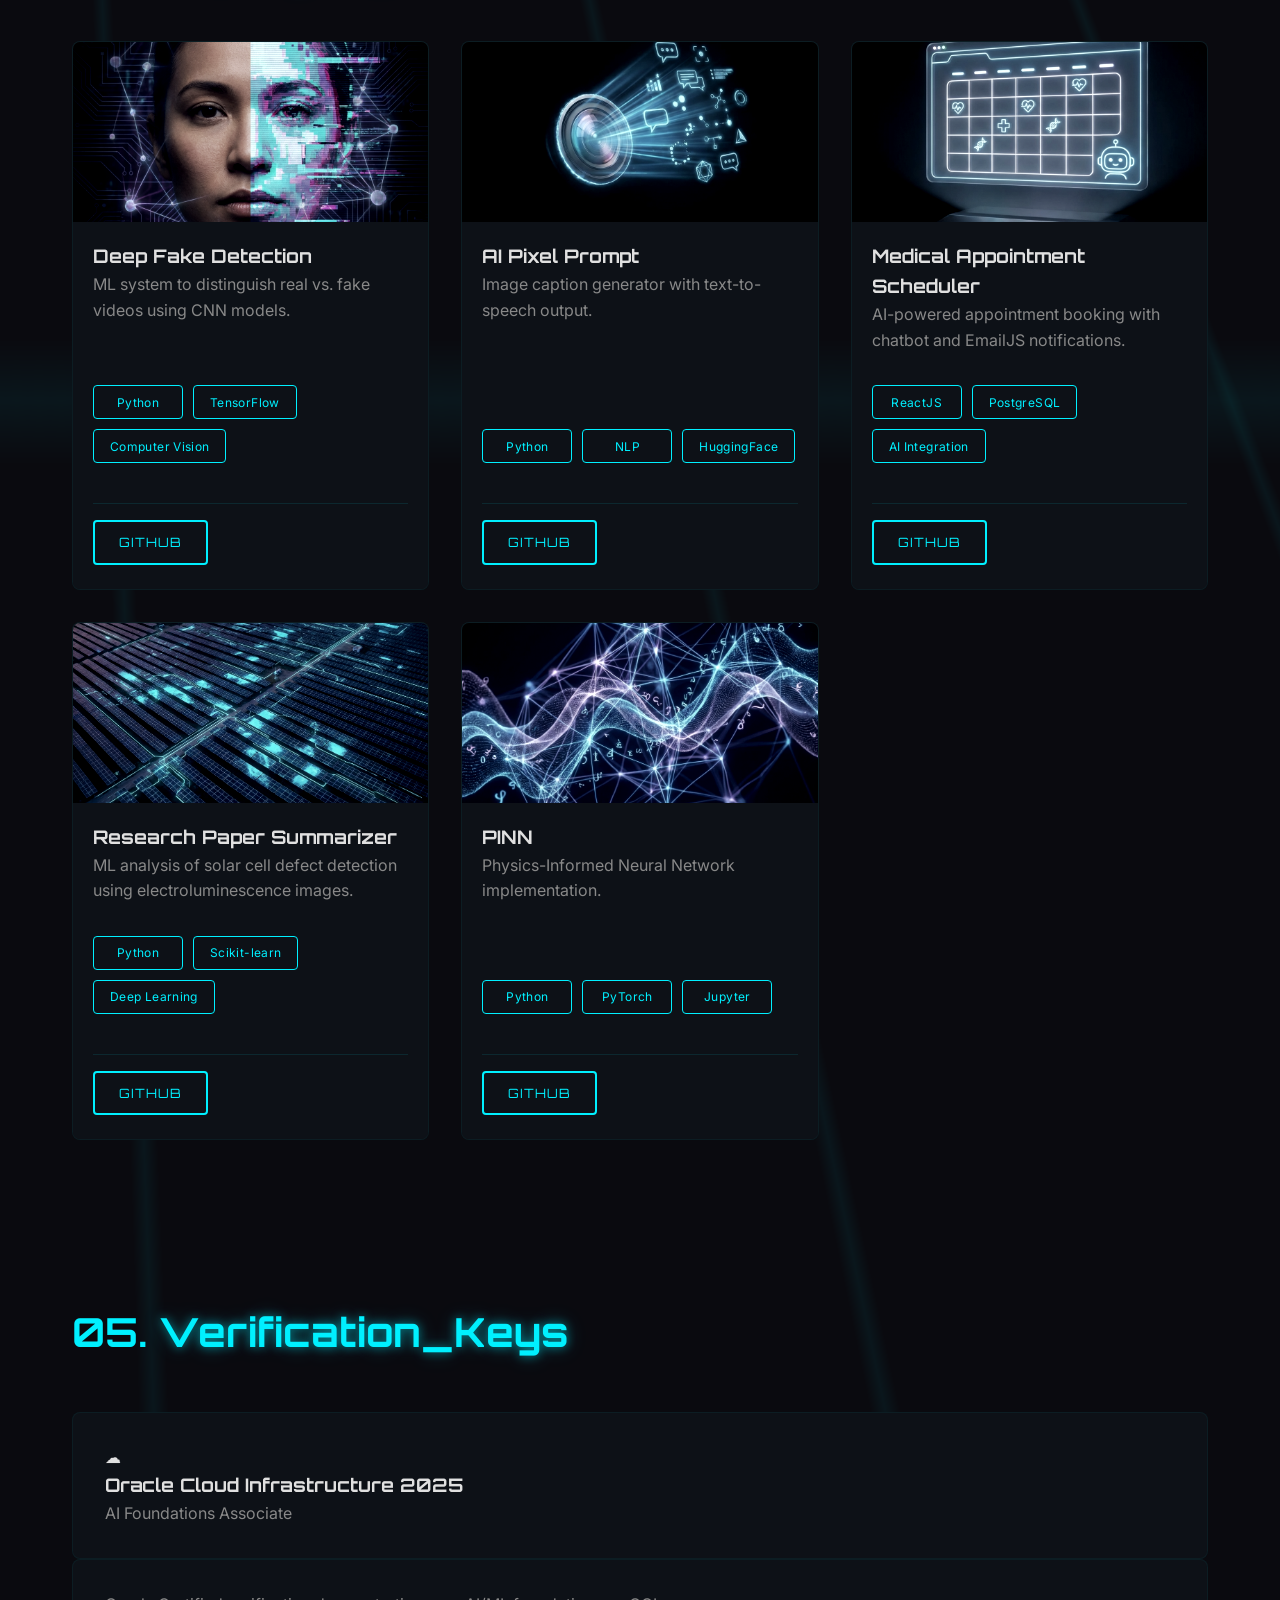
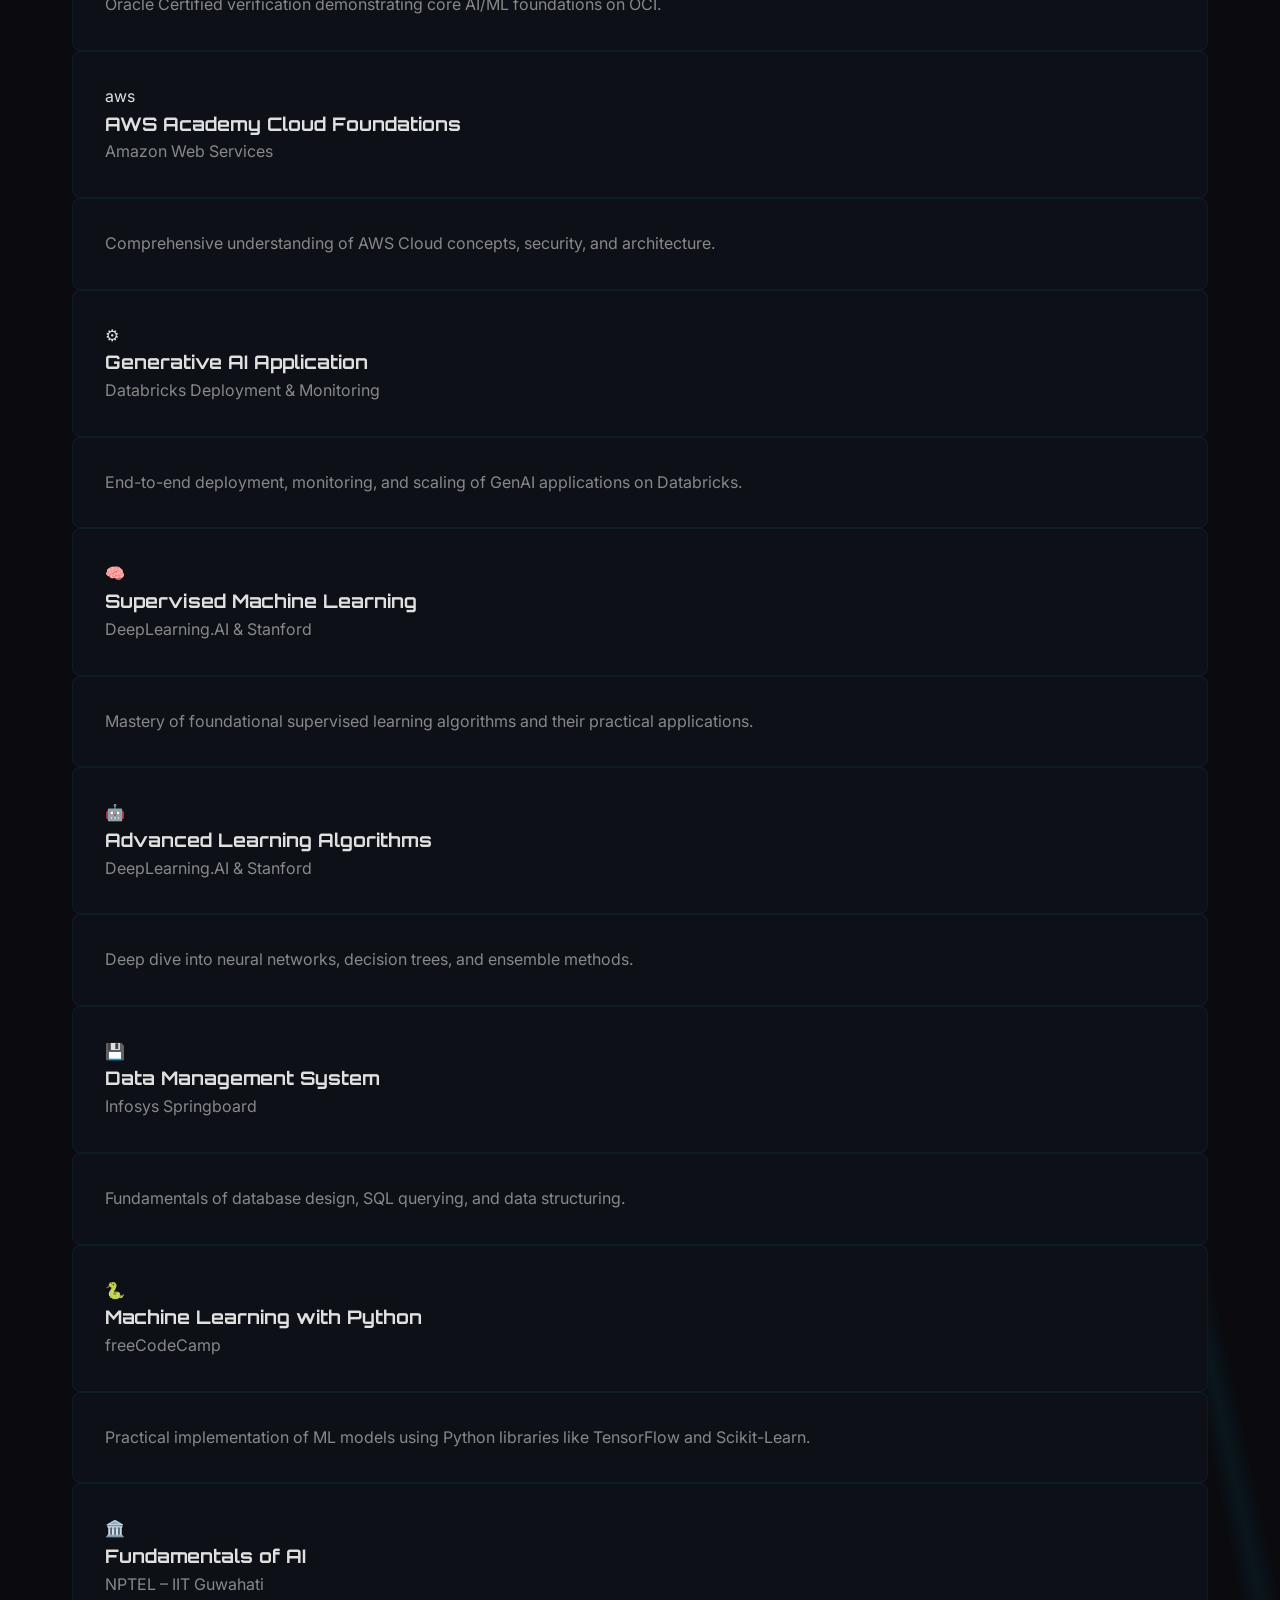
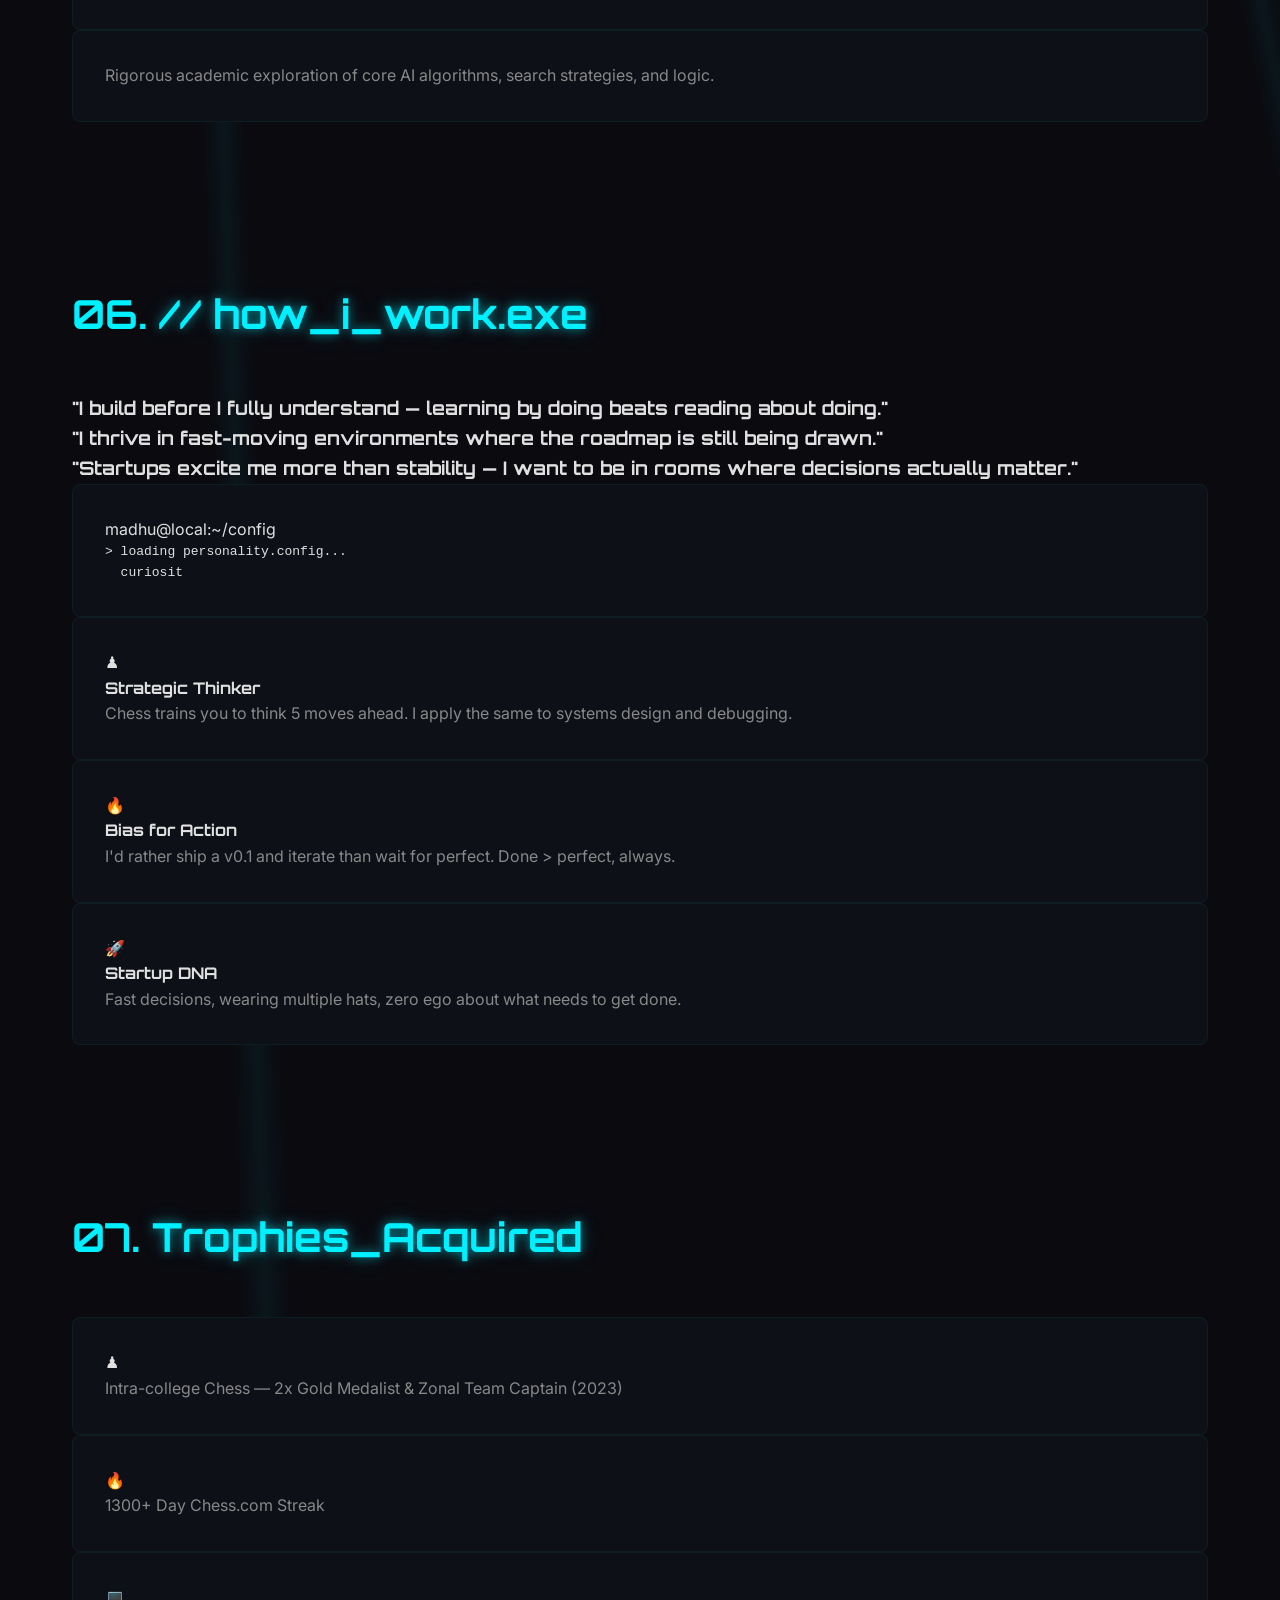
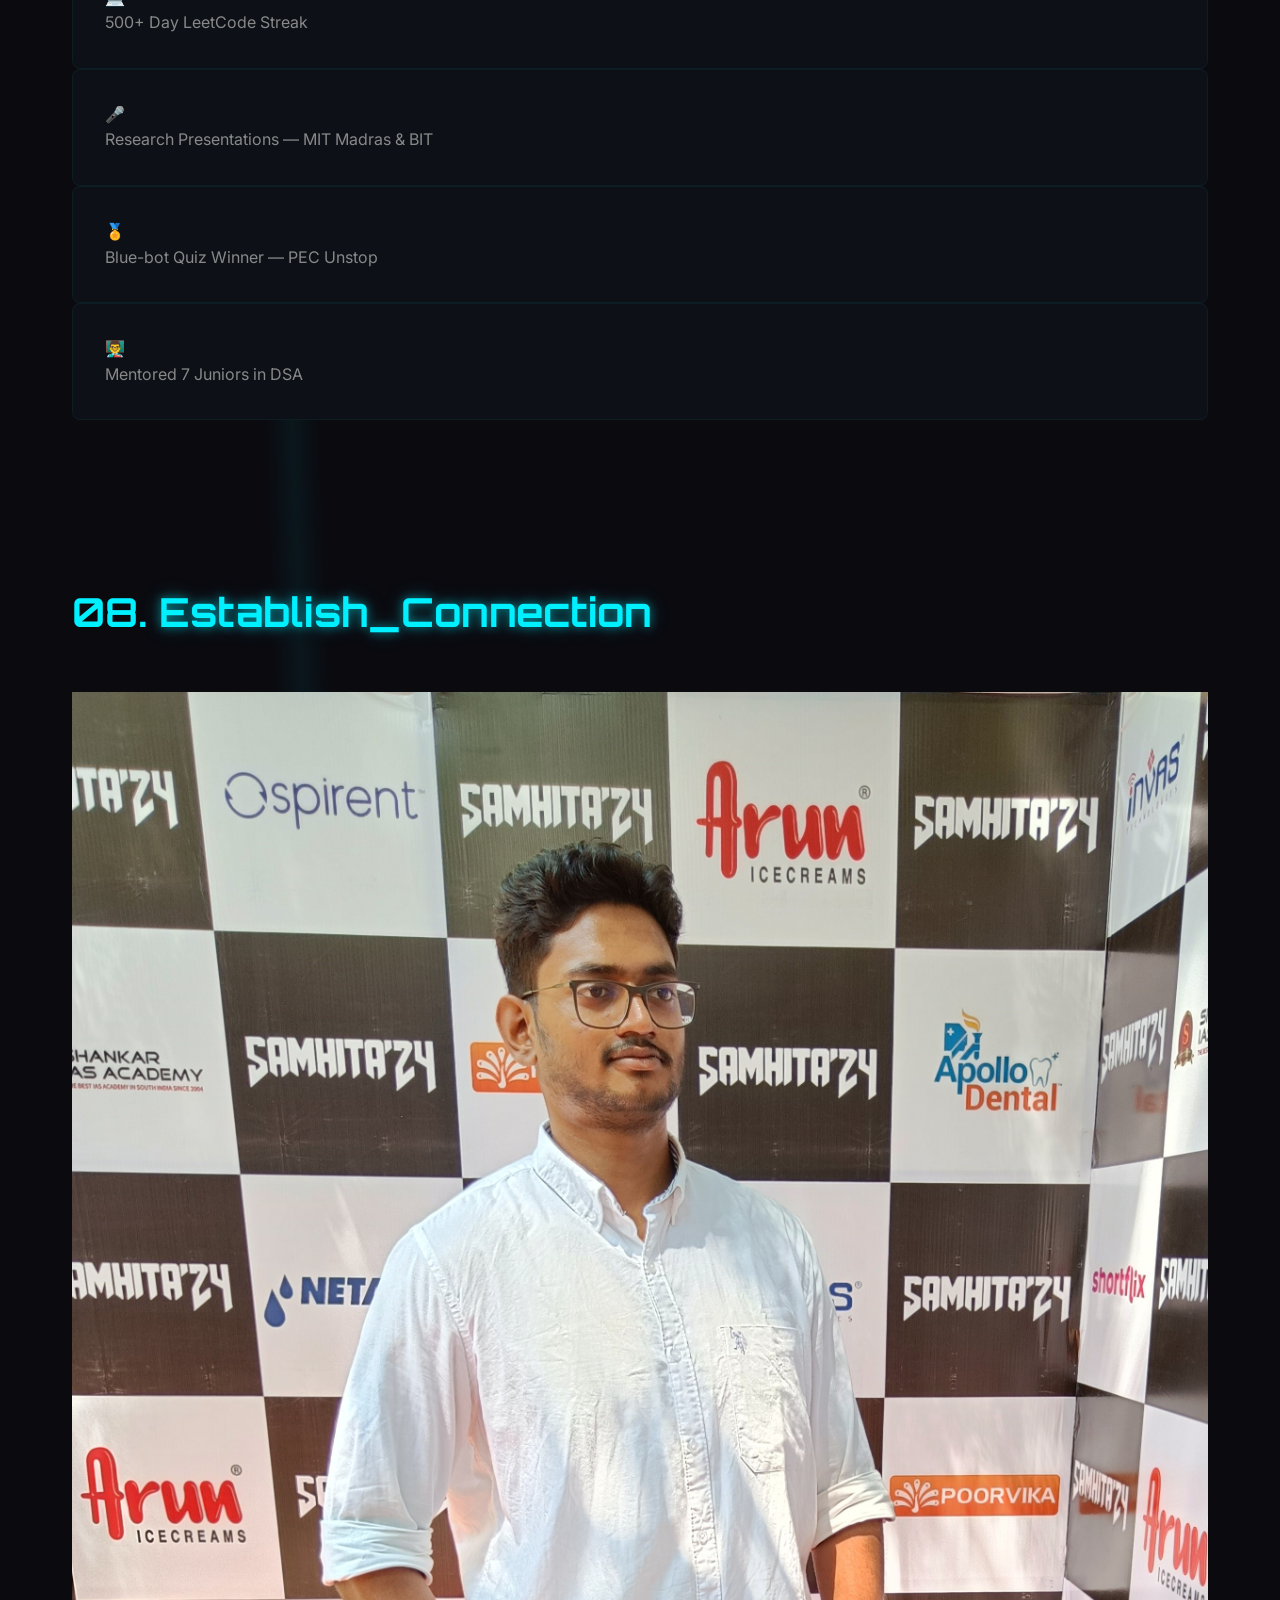
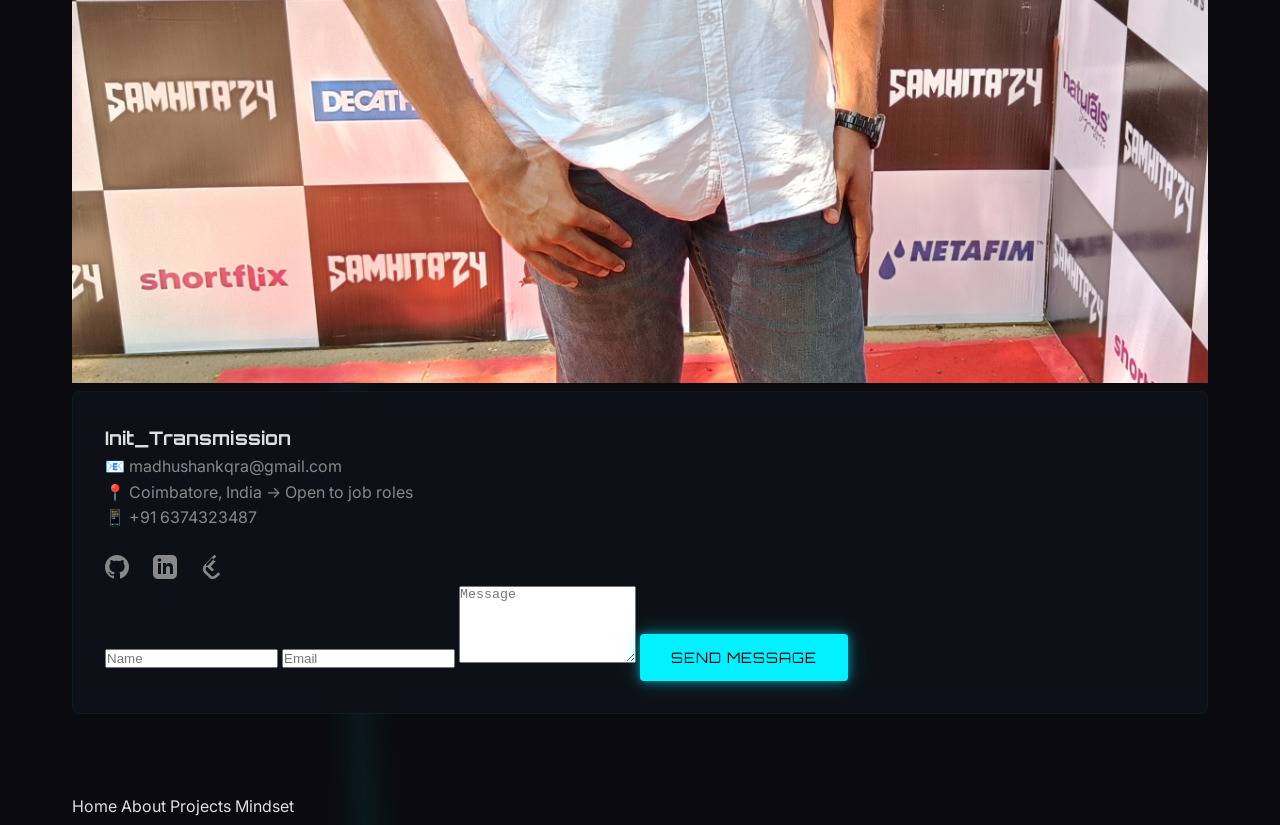
==== commit 8c8811d4: "Update index.html" ====
--- a/index.html
+++ b/index.html
@@ -476,7 +476,7 @@
                     </div>
                 </div>
                 
-                <form class="contact-form" action="https://formspree.io/f/your_formspree_endpoint" method="POST">
+                <form class="contact-form" action="https://formspree.io/f/mwvwvalp" method="POST">
                     <input type="text" name="name" placeholder="Name" required>
                     <input type="email" name="email" placeholder="Email" required>
                     <textarea name="message" rows="5" placeholder="Message" required></textarea>
--- a/css/style.css
+++ b/css/style.css
@@ -13,13 +13,13 @@
 }
 
 body.light-mode {
-    --bg: #d8d8d8;
-    --card: #cecece;
+    --bg: #b8b8b8;
+    --card: #ababab;
     --text: #0a0a2e;
     --accent: #0066ff;
     --muted: #555555;
 
-    --nav-bg: rgba(216, 216, 216, 0.85);
+    --nav-bg: rgba(184, 184, 184, 0.85);
     --card-border: rgba(0, 102, 255, 0.1);
     --glow-primary: 0 4px 15px rgba(0, 102, 255, 0.2);
 }
@@ -32,7 +32,7 @@
     max-width: 100%;
 }
 
-html { 
+html, body { 
     scroll-behavior: smooth; 
     overflow-x: hidden;
     max-width: 100%;
@@ -44,9 +44,6 @@
     color: var(--text);
     font-family: 'Inter', system-ui, sans-serif;
     line-height: 1.6;
-    overflow-x: hidden;
-    max-width: 100%;
-    overscroll-behavior-x: none;
     position: relative;
     transition: all 0.4s ease;
 }
@@ -83,7 +80,7 @@
 ul { list-style: none; }
 
 .container { max-width: 1200px; margin: 0 auto; padding: 0 2rem; }
-.section { padding: 100px 0; }
+.section { padding: 80px 0; }
 .mt-4 { margin-top: 1.5rem; }
 
 /* Section Titles */
@@ -139,7 +136,6 @@
     position: fixed; inset: 0; background: #000; color: #0f0;
     font-family: monospace; z-index: 9999; display: flex;
     align-items: center; justify-content: center; font-size: 1.2rem;
-    transition: opacity 0.4s ease;
 }
 .terminal-content { width: 80%; max-width: 600px; }
 
@@ -174,6 +170,16 @@
 }
 .mobile-menu.active { opacity: 1; pointer-events: all; }
 .mobile-links { text-align: center; font-family: 'Orbitron', monospace, sans-serif; font-size: 1.5rem; display: flex; flex-direction: column; gap: 2rem; }
+.mobile-links li { opacity: 0; transform: translateY(10px); transition: opacity 0.4s ease, transform 0.4s ease; }
+.mobile-menu.active .mobile-links li { opacity: 1; transform: translateY(0); }
+.mobile-menu.active .mobile-links li:nth-child(1) { transition-delay: 0.1s; }
+.mobile-menu.active .mobile-links li:nth-child(2) { transition-delay: 0.15s; }
+.mobile-menu.active .mobile-links li:nth-child(3) { transition-delay: 0.2s; }
+.mobile-menu.active .mobile-links li:nth-child(4) { transition-delay: 0.25s; }
+.mobile-menu.active .mobile-links li:nth-child(5) { transition-delay: 0.3s; }
+.mobile-menu.active .mobile-links li:nth-child(6) { transition-delay: 0.35s; }
+.mobile-menu.active .mobile-links li:nth-child(7) { transition-delay: 0.4s; }
+.mobile-menu.active .mobile-links li:nth-child(8) { transition-delay: 0.45s; }
 
 /* --- BUTTONS & CARDS --- */
 .btn {
@@ -195,9 +201,7 @@
 .card:hover { border-color: var(--accent); box-shadow: 0 5px 20px rgba(0, 240, 255, 0.1); }
 
 /* --- HERO SECTION --- */
-section#home {
-    overflow: visible;
-}
+section#home { overflow: visible; }
 .hero { height: 100vh; display: flex; align-items: center; position: relative; }
 .hero-grid {
     position: absolute; bottom: -50%; left: -50%; width: 200%; height: 150%;
@@ -355,188 +359,3 @@
     padding-top: 16px;
     border-top: 1px solid rgba(0, 240, 255, 0.1);
 }
-
-/* --- CERTIFICATIONS (Flip Cards) --- */
-.cert-grid { display: grid; grid-template-columns: repeat(4, 1fr); gap: 1.5rem; perspective: 1000px; }
-.flip-card { background-color: transparent; height: 220px; perspective: 1000px; cursor: pointer; }
-.flip-card-inner { position: relative; width: 100%; height: 100%; text-align: center; transition: transform 0.6s; transform-style: preserve-3d; }
-.flip-card:hover .flip-card-inner { transform: rotateY(180deg); }
-.flip-card-front, .flip-card-back { position: absolute; width: 100%; height: 100%; backface-visibility: hidden; display: flex; flex-direction: column; align-items: center; justify-content: center; padding: 1.5rem; }
-.flip-card-front { background: var(--card); border: 1px solid var(--card-border); }
-.flip-card-back { background: var(--card); border: 1px solid var(--accent); color: var(--text); transform: rotateY(180deg); box-shadow: var(--glow-primary); font-size: 0.9rem; }
-.cert-icon { font-size: 2rem; margin-bottom: 1rem; color: var(--accent); }
-.flip-card-front h3 { font-size: 1rem; margin-bottom: 0.5rem; }
-.flip-card-front p { font-size: 0.8rem; color: var(--muted); }
-
-/* --- MINDSET --- */
-.mindset-grid { display: grid; grid-template-columns: 1fr 1fr; gap: 4rem; margin-bottom: 3rem; align-items: center; }
-.mindset-left h3 { font-size: 1.4rem; margin-bottom: 1.5rem; font-family: 'Inter', system-ui, sans-serif; border-left: 4px solid var(--accent); padding-left: 1rem; line-height: 1.4; color: var(--text); }
-.terminal-card { padding: 0; background: #050508; border-color: #333; overflow: hidden; font-family: monospace; }
-body.light-mode .terminal-card { background: #1e1e2f; color: #fff; }
-.terminal-header { background: #1a1a24; padding: 0.5rem 1rem; display: flex; align-items: center; gap: 6px; border-bottom: 1px solid #333; }
-.terminal-header .dot { width: 12px; height: 12px; border-radius: 50%; }
-.dot.red { background: #ff5f56; } .dot.yellow { background: #ffbd2e; } .dot.green { background: #27c93f; }
-.terminal-header .title { margin-left: auto; margin-right: auto; font-size: 0.8rem; color: #888; }
-#mindset-terminal { display: block; padding: 1.5rem; color: #0f0; font-size: 0.9rem; white-space: pre-wrap; min-height: 250px; }
-
-.traits-grid { display: grid; grid-template-columns: repeat(3, 1fr); gap: 1.5rem; }
-.trait-card { display: flex; gap: 1rem; align-items: flex-start; }
-.trait-icon { font-size: 2rem; }
-
-/* --- ACHIEVEMENTS --- */
-.achievements-grid {
-    display: grid;
-    grid-template-columns: repeat(3, 1fr);
-    grid-template-rows: auto;
-    gap: 24px;
-    width: 100%;
-    align-items: stretch;
-}
-.ach-card {
-    display: flex;
-    flex-direction: row;
-    align-items: center;
-    gap: 16px;
-    padding: 24px 20px;
-    border-radius: 12px;
-    min-height: 90px;
-    height: 100%;
-    box-sizing: border-box;
-}
-.ach-icon {
-    font-size: 1.8rem;
-    flex-shrink: 0;
-    width: 44px;
-    height: 44px;
-    display: flex;
-    align-items: center;
-    justify-content: center;
-}
-.ach-card p {
-    margin: 0;
-    font-size: 0.88rem;
-    line-height: 1.5;
-    color: var(--text);
-    flex: 1;
-}
-
-/* --- CONTACT --- */
-.contact-wrapper { display: grid; grid-template-columns: 1fr 1fr; gap: 3rem; }
-
-.section-title-row {
-    display: flex;
-    align-items: center;
-    justify-content: space-between;
-    margin-bottom: 40px;
-}
-.section-title-row .section-title {
-    margin-bottom: 0;
-}
-.contact-profile-header {
-    display: flex;
-    align-items: center;
-    justify-content: flex-end;
-}
-.contact-profile-header img {
-    width: 300px;
-    height: 300px;
-    object-fit: cover;
-    object-position: top center;
-    border-radius: 50%;
-    transform: scaleY(1.12);
-    border: 2px solid var(--accent);
-    box-shadow: 0 0 14px rgba(0, 240, 255, 0.3);
-    flex-shrink: 0;
-}
-@media (max-width: 600px) {
-    .contact-profile-header { display: none; }
-}
-
-.contact-info p { display: flex; align-items: center; gap: 1rem; margin: 1rem 0; font-size: 1.1rem; color: var(--text); }
-.contact-form { display: flex; flex-direction: column; gap: 1rem; }
-input, textarea { width: 100%; padding: 1rem; background: rgba(0,0,0,0.1); border: 1px solid var(--card-border); color: var(--text); font-family: 'Inter', system-ui, sans-serif; border-radius: 4px; outline: none; transition: 0.3s; }
-input:focus, textarea:focus { border-color: var(--accent); box-shadow: 0 0 10px rgba(0,240,255,0.1) inset; }
-body.light-mode input, body.light-mode textarea { background: rgba(255,255,255,0.5); }
-
-/* --- FOOTER --- */
-footer { position: relative; padding: 3rem 0; text-align: center; border-top: 1px solid var(--card-border); background: var(--bg); }
-.scanline { position: absolute; inset: 0; background: linear-gradient(to bottom, rgba(255,255,255,0), rgba(255,255,255,0) 50%, rgba(0,0,0,0.1) 50%, rgba(0,0,0,0.1)); background-size: 100% 4px; opacity: 0.05; pointer-events: none; z-index: 1; }
-.footer-content { position: relative; z-index: 2; }
-.footer-links { margin-bottom: 1rem; }
-.footer-links a { margin: 0 10px; font-family: 'Orbitron', monospace, sans-serif; font-size: 0.9rem; color: var(--muted); }
-.footer-links a:hover { color: var(--accent); }
-
-/* --- CSS SCROLL-DRIVEN ANIMATION (Progress Bar ONLY) --- */
-#scroll-bar {
-    position: fixed; top: 0; left: 0; height: 3px; width: 100%;
-    transform-origin: 0 50%; background: linear-gradient(90deg, #00f0ff, #0066ff);
-    z-index: 9999; animation: scaleProgress auto linear;
-    animation-timeline: scroll(root block);
-}
-@keyframes scaleProgress { from { transform: scaleX(0); } to { transform: scaleX(1); } }
-
-/* --- RESPONSIVE DESIGN --- */
-@media (max-width: 1024px) {
-    .hero-video-wrapper {
-        width: 480px;
-        height: 480px;
-    }
-    .hero-circle {
-        width: 720px;
-        height: 720px;
-        min-width: 720px;
-        min-height: 720px;
-        max-width: 720px;
-        max-height: 720px;
-    }
-    .hero-video-container {
-        width: 480px;
-        height: 480px;
-    }
-    .mindset-grid, .contact-wrapper { grid-template-columns: 1fr; }
-    .work-timeline .date { float: none; display: block; margin-top: 0.5rem; }
-    .cert-grid { grid-template-columns: repeat(2, 1fr); }
-    .traits-grid { grid-template-columns: 1fr; }
-}
-
-@media (max-width: 768px) {
-    .nav-links { display: none; }
-    .hamburger { display: flex; }
-    .glitch { font-size: 3rem; }
-    .cert-grid { grid-template-columns: 1fr; }
-    .btn { width: 100%; margin-bottom: 0.5rem; text-align: center; }
-    .cta-group { flex-direction: column; width: 100%; }
-    
-    .hero-content {
-        flex-direction: column;
-    }
-    .hero-video-wrapper {
-        width: 300px;
-        height: 300px;
-    }
-    .hero-circle {
-        width: 450px;
-        height: 450px;
-        min-width: 450px;
-        min-height: 450px;
-        max-width: 450px;
-        max-height: 450px;
-    }
-    .hero-video-container {
-        width: 300px;
-        height: 300px;
-        border-radius: 24px;
-    }
-    .hero-video-container video {
-        border-radius: 24px;
-    }
-    .achievements-grid {
-        grid-template-columns: repeat(2, 1fr);
-    }
-}
-
-@media (max-width: 480px) {
-    .achievements-grid {
-        grid-template-columns: 1fr;
-    }
-}
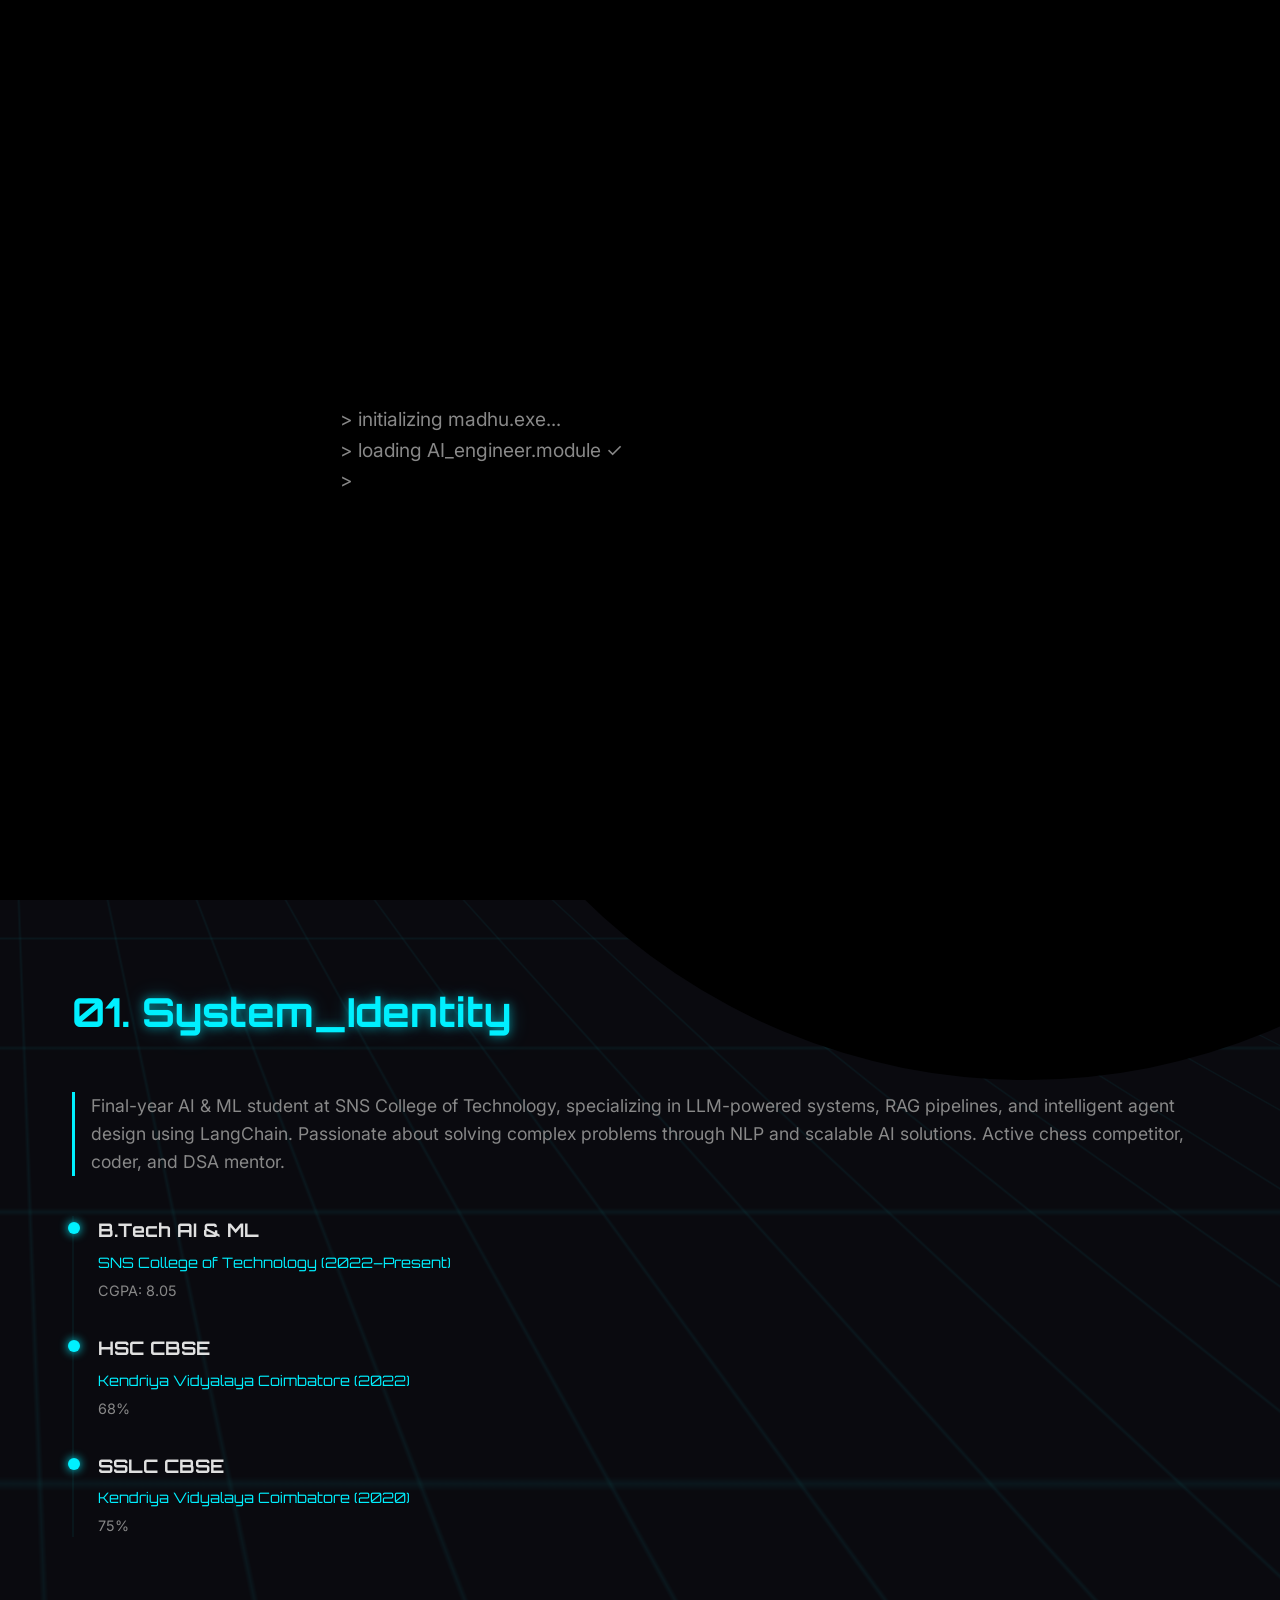
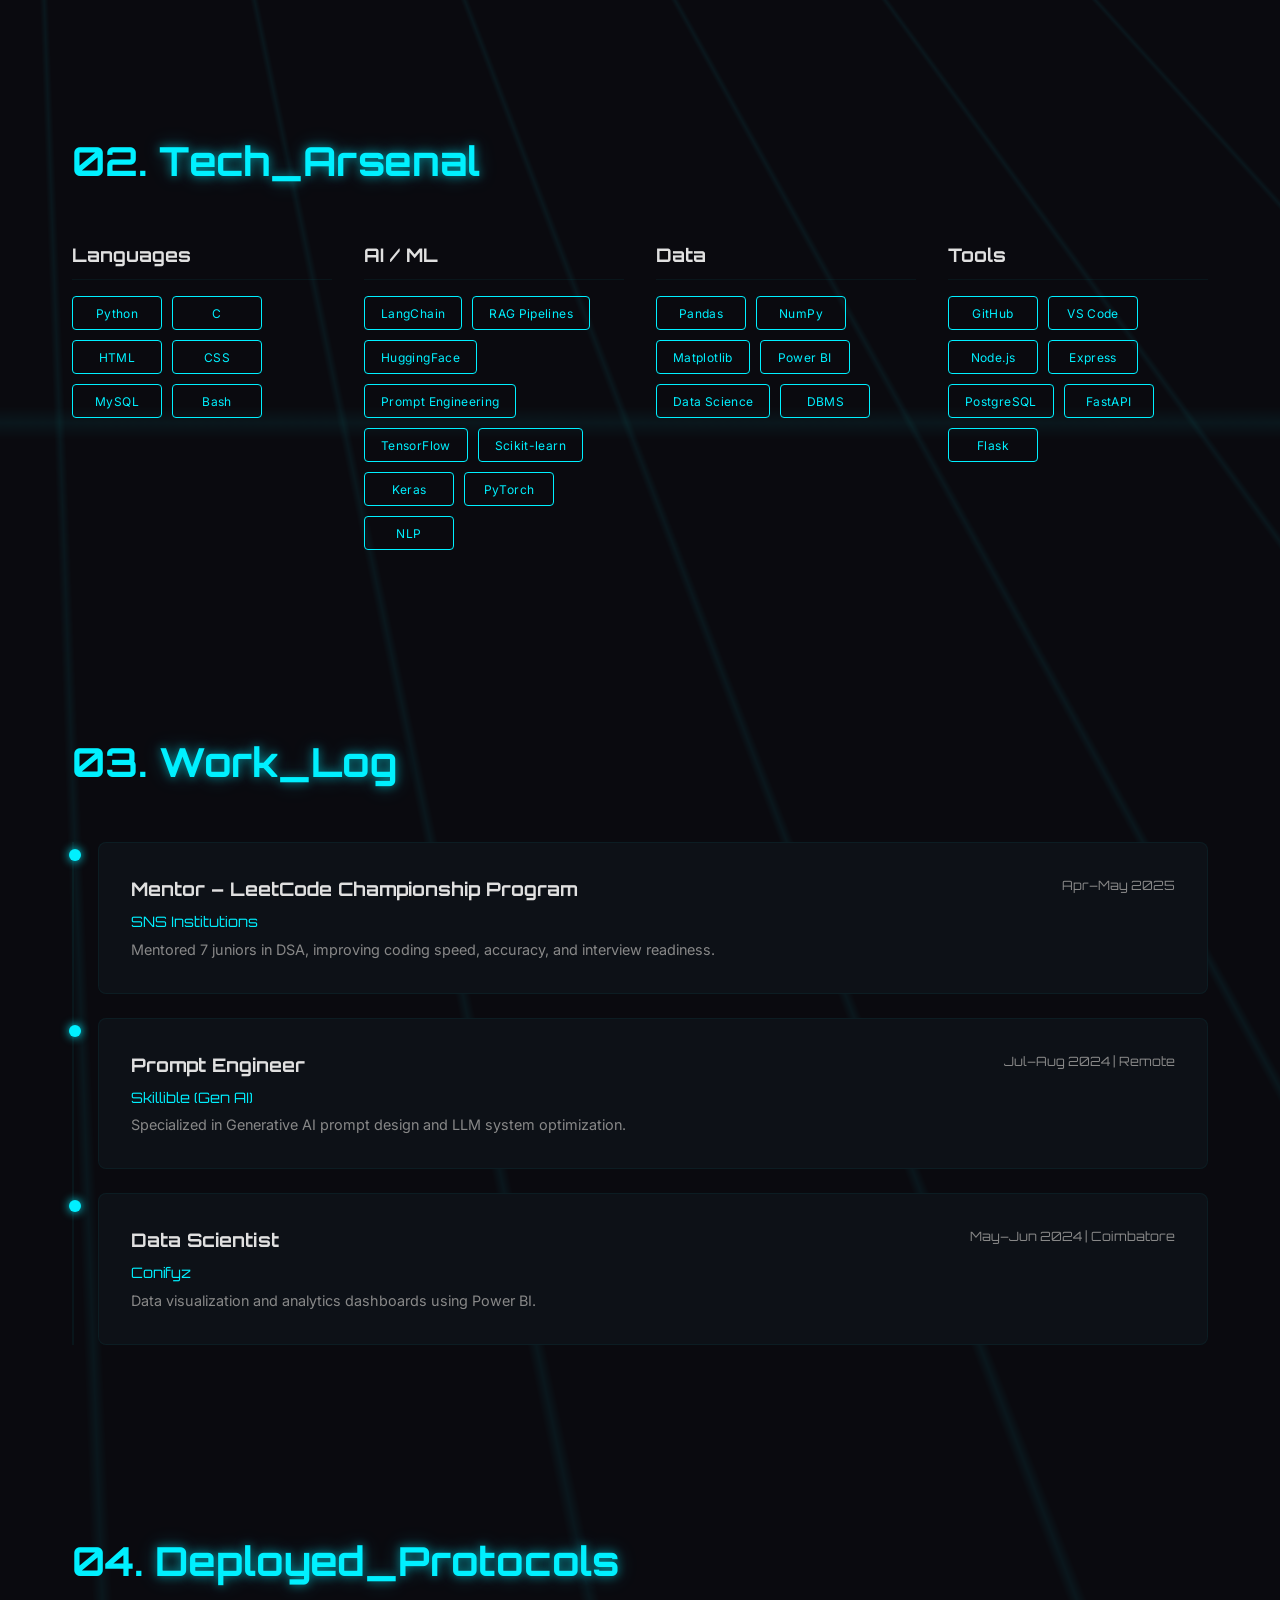
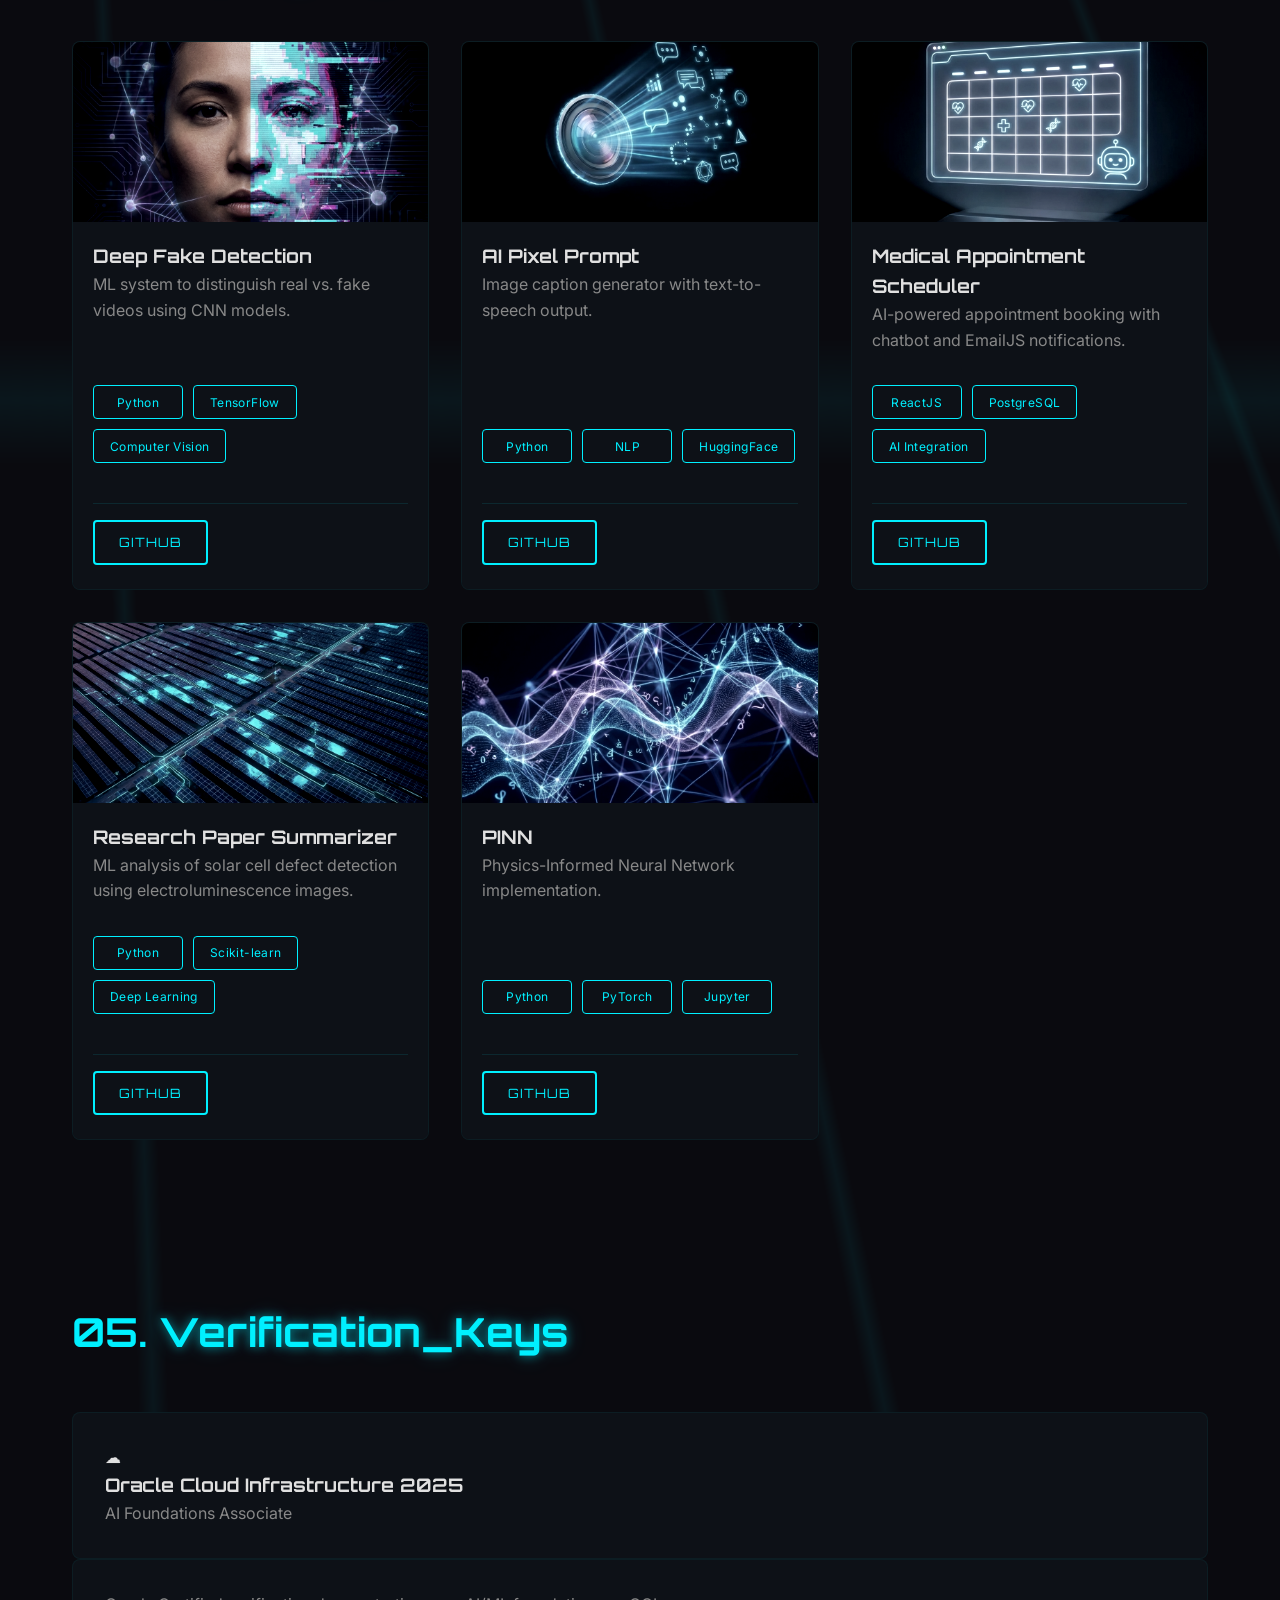
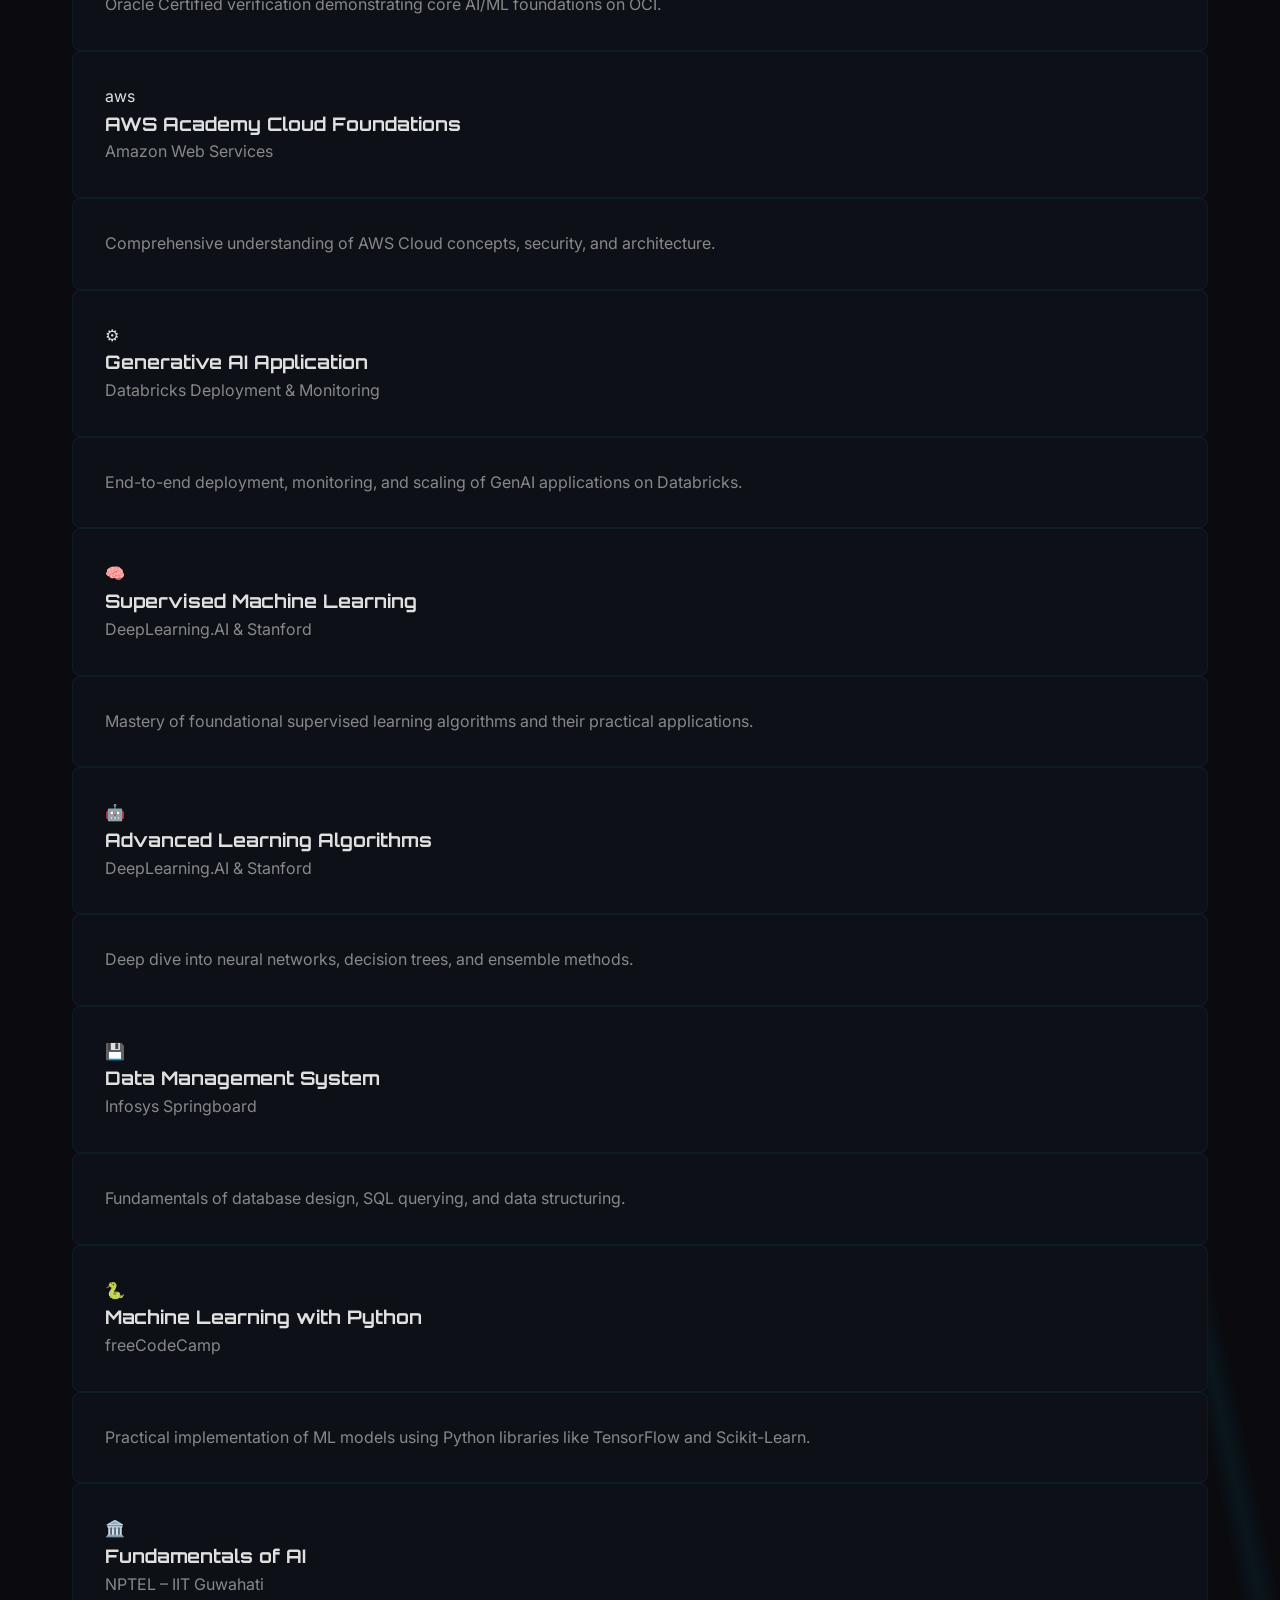
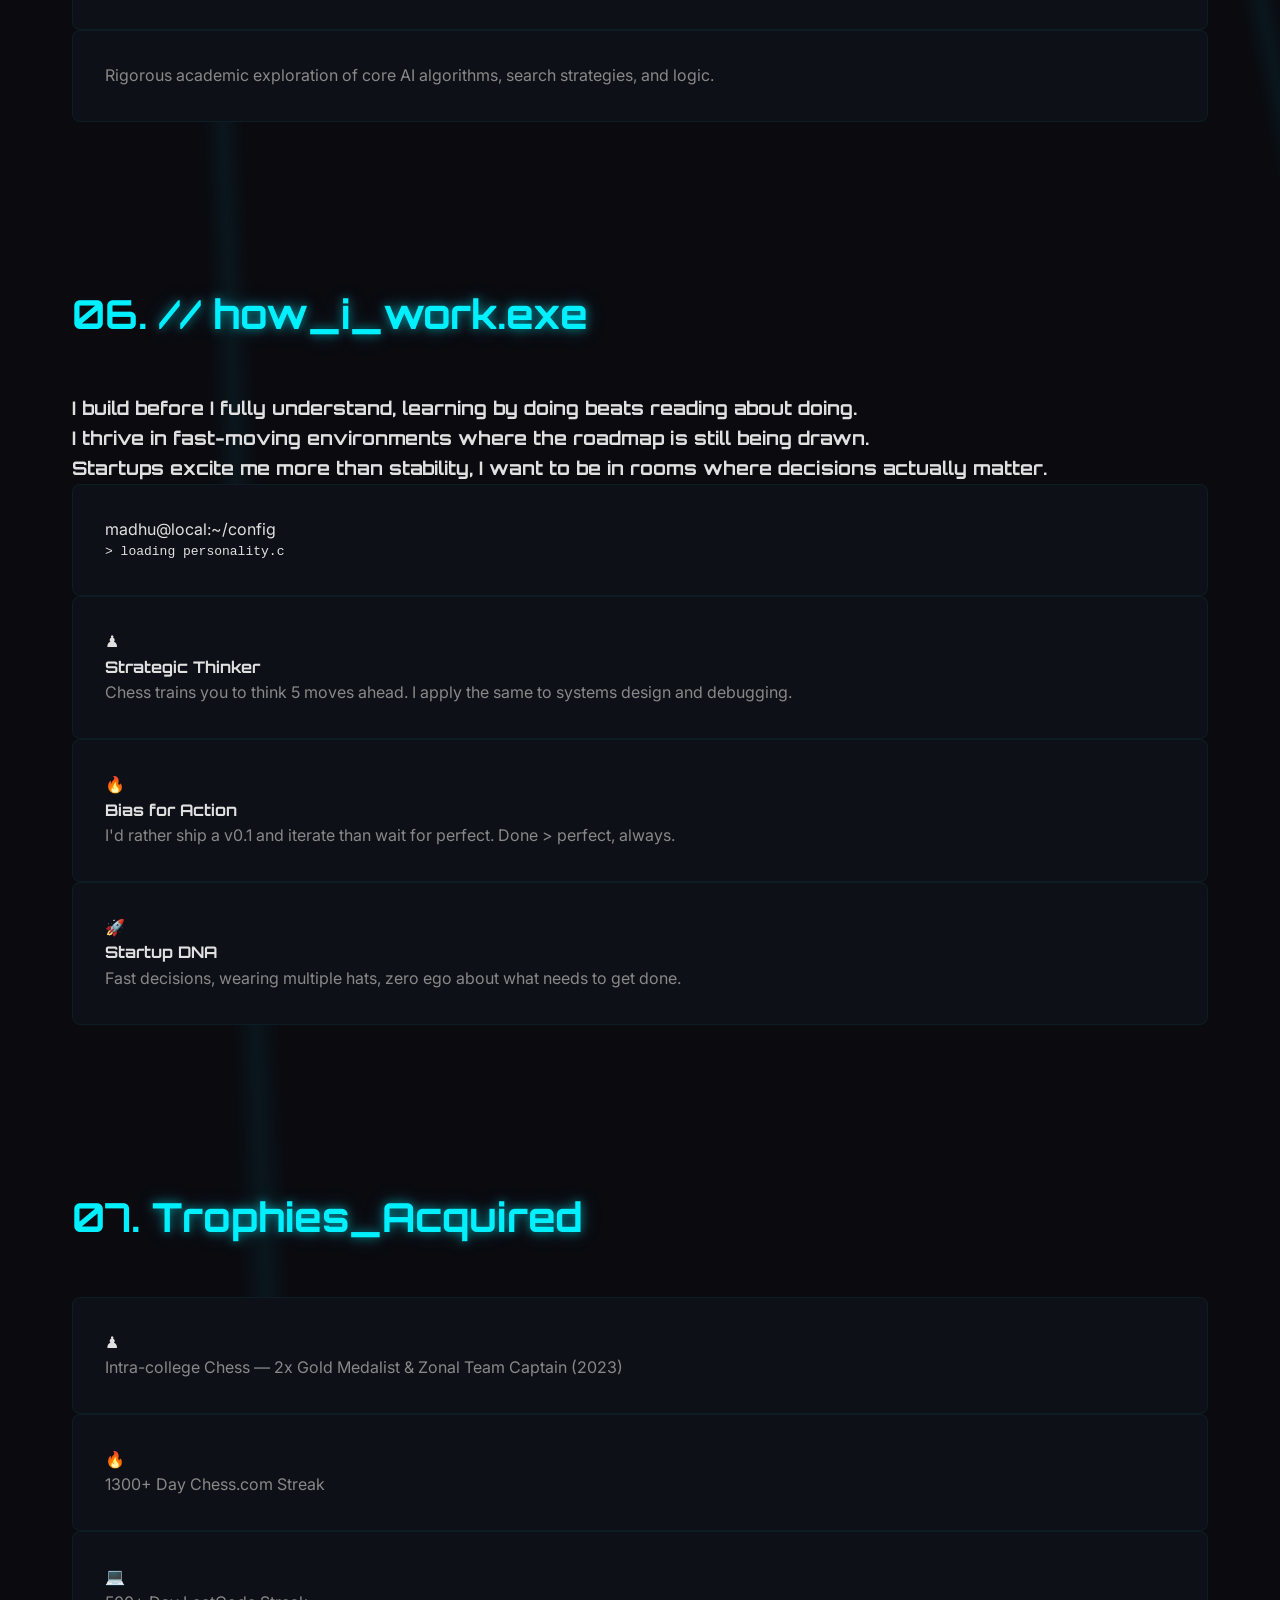
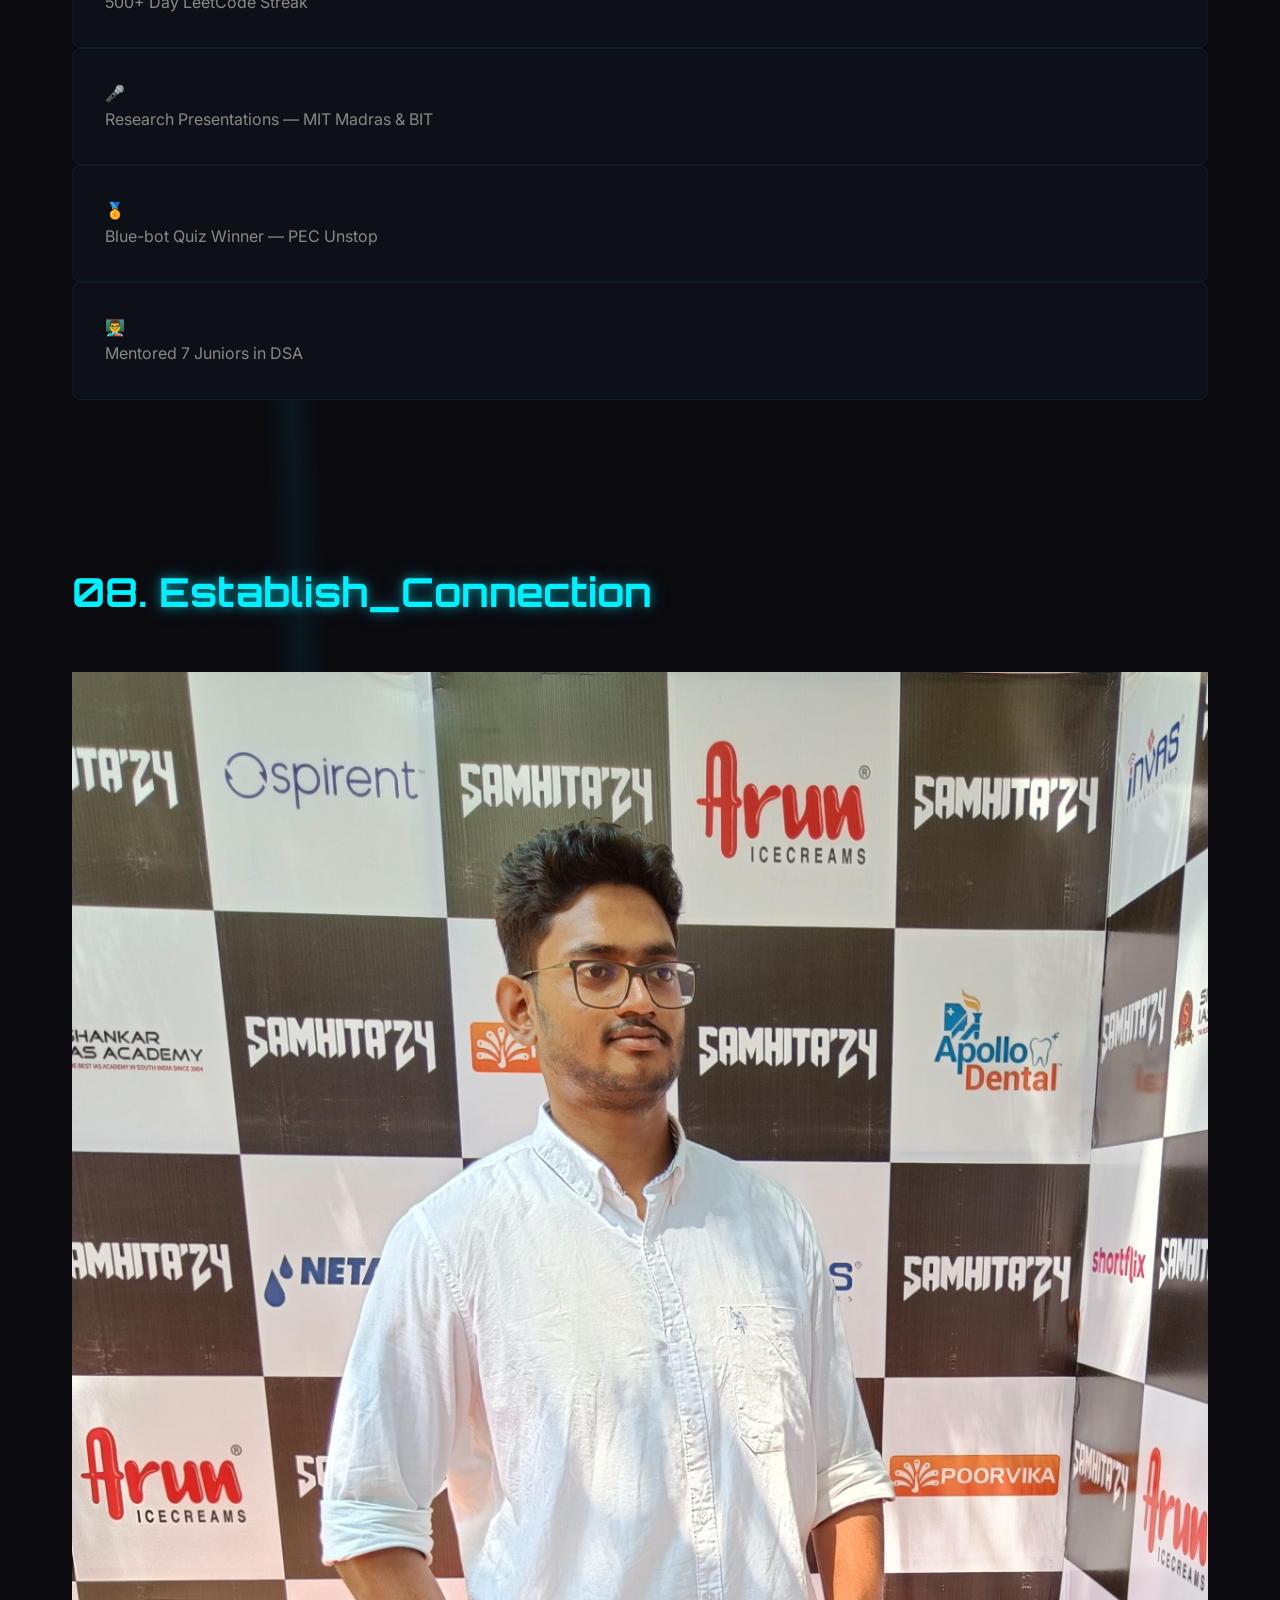
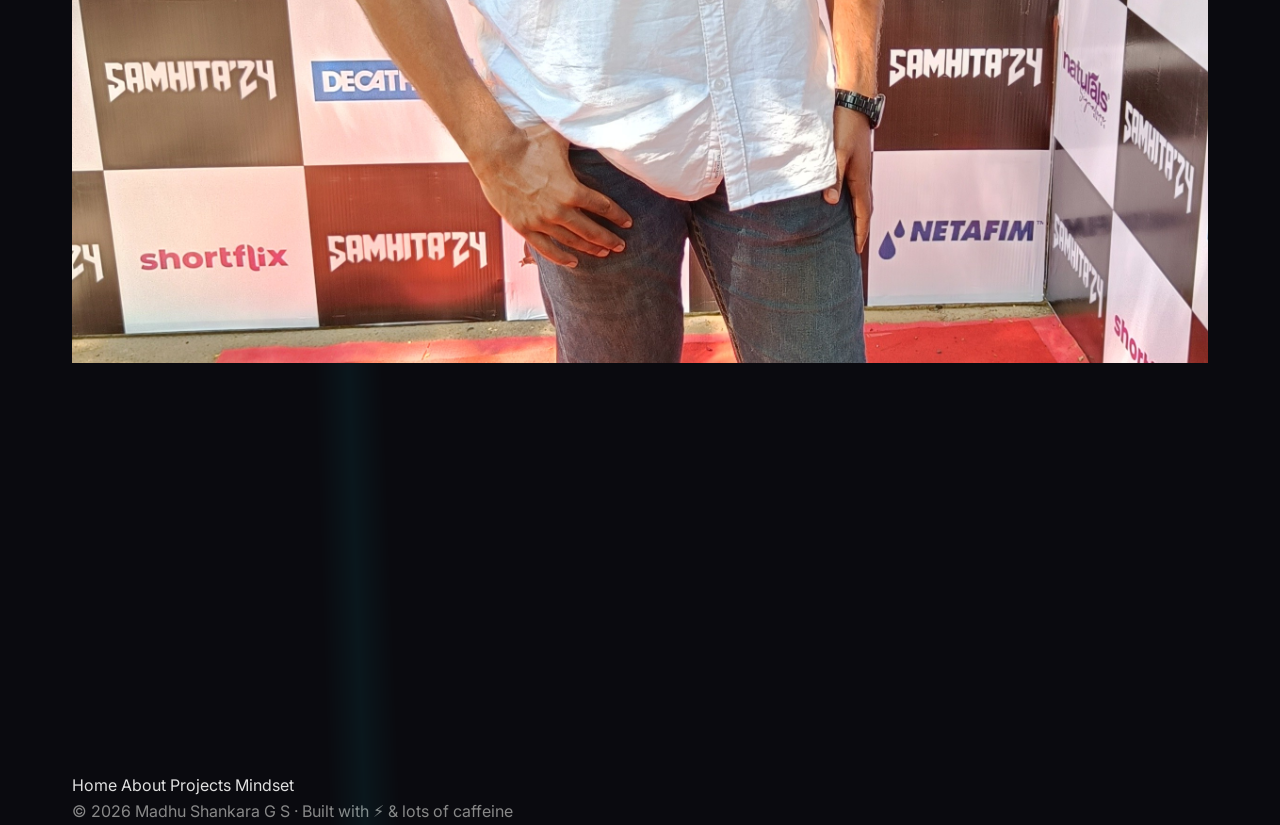
==== commit 32fcbe77: "Update print statement from 'Hello' to 'Goodbye'" ====
--- a/index.html
+++ b/index.html
@@ -66,7 +66,7 @@
                 </div>
                 <h1 class="glitch" data-text="MADHU SHANKARA G S">MADHU SHANKARA G S</h1>
                 <h2 class="subtitle">> <span class="typewriter"></span><span class="cursor">|</span></h2>
-                <p class="subtext">"I build things that think. Curious by nature, competitive by habit."</p>
+                <p class="subtext">I build things that think. Curious by nature, competitive by habit.</p>
                 
                 <div class="cta-group">
                     <a href="#projects" class="btn btn-primary">View Projects</a>
@@ -97,7 +97,7 @@
             <div class="about-grid">
                 <div class="about-content scroll-animate">
                     <p class="bio">
-                        "Final-year B.Tech student in AI & ML at SNS College of Technology, Coimbatore (CGPA: 8.05). I specialize in RAG pipelines, LangChain agents, NLP models, and LLM-powered systems. Interned as a Prompt Engineer at Skillible and as a Data Scientist at Conifyz. Presented research at MIT Madras and BIT. Active chess competitor, LeetCode streaker, and DSA mentor."
+                        Final-year AI & ML student at SNS College of Technology, specializing in LLM-powered systems, RAG pipelines, and intelligent agent design using LangChain. Passionate about solving complex problems through NLP and scalable AI solutions. Active chess competitor, coder, and DSA mentor.
                     </p>
                     <div class="timeline education-timeline">
                         <div class="timeline-item scroll-animate">
@@ -383,9 +383,9 @@
             <h2 class="section-title scroll-animate">06. <span>// how_i_work.exe</span></h2>
             <div class="mindset-grid">
                 <div class="mindset-left scroll-animate">
-                    <h3>"I build before I fully understand — learning by doing beats reading about doing."</h3>
-                    <h3>"I thrive in fast-moving environments where the roadmap is still being drawn."</h3>
-                    <h3>"Startups excite me more than stability — I want to be in rooms where decisions actually matter."</h3>
+                    <h3>I build before I fully understand, learning by doing beats reading about doing.</h3>
+                    <h3>I thrive in fast-moving environments where the roadmap is still being drawn.</h3>
+                    <h3>Startups excite me more than stability, I want to be in rooms where decisions actually matter.</h3>
                 </div>
                 <div class="mindset-right card terminal-card scroll-animate">
                     <div class="terminal-header">
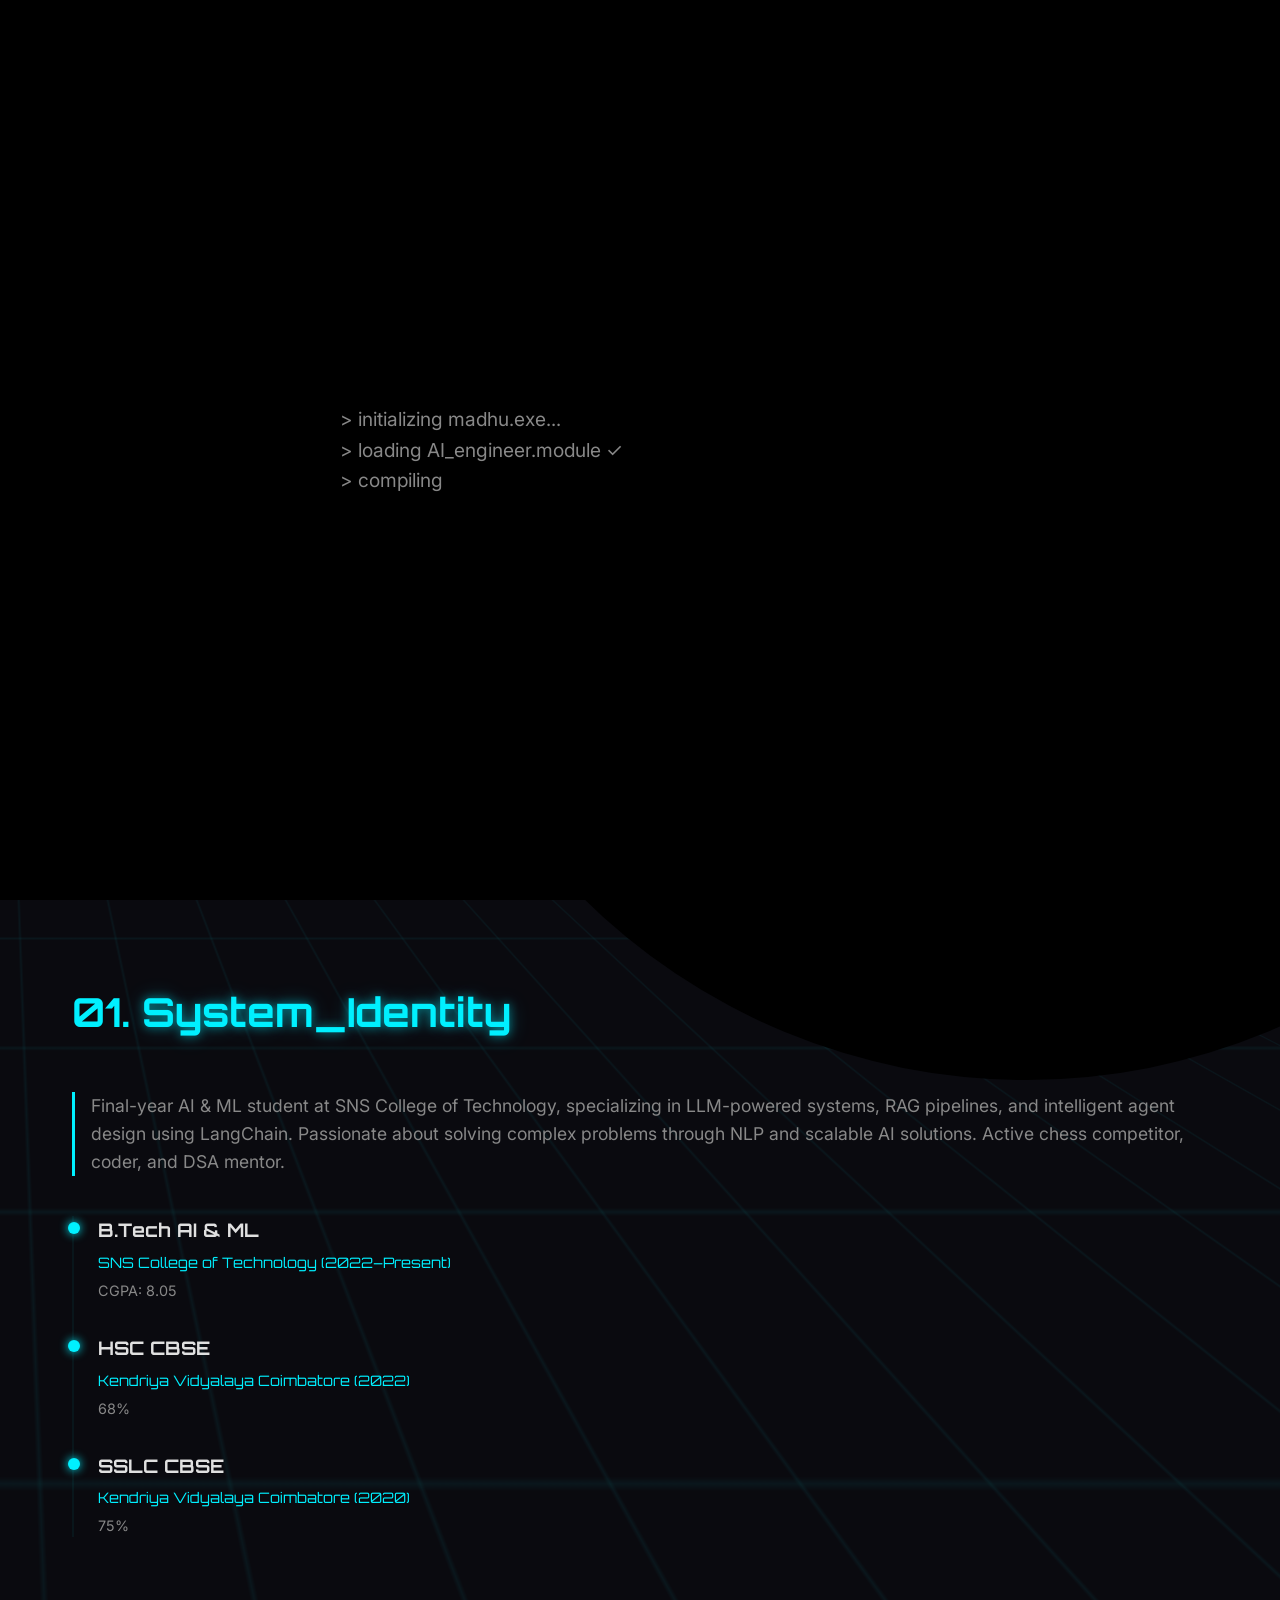
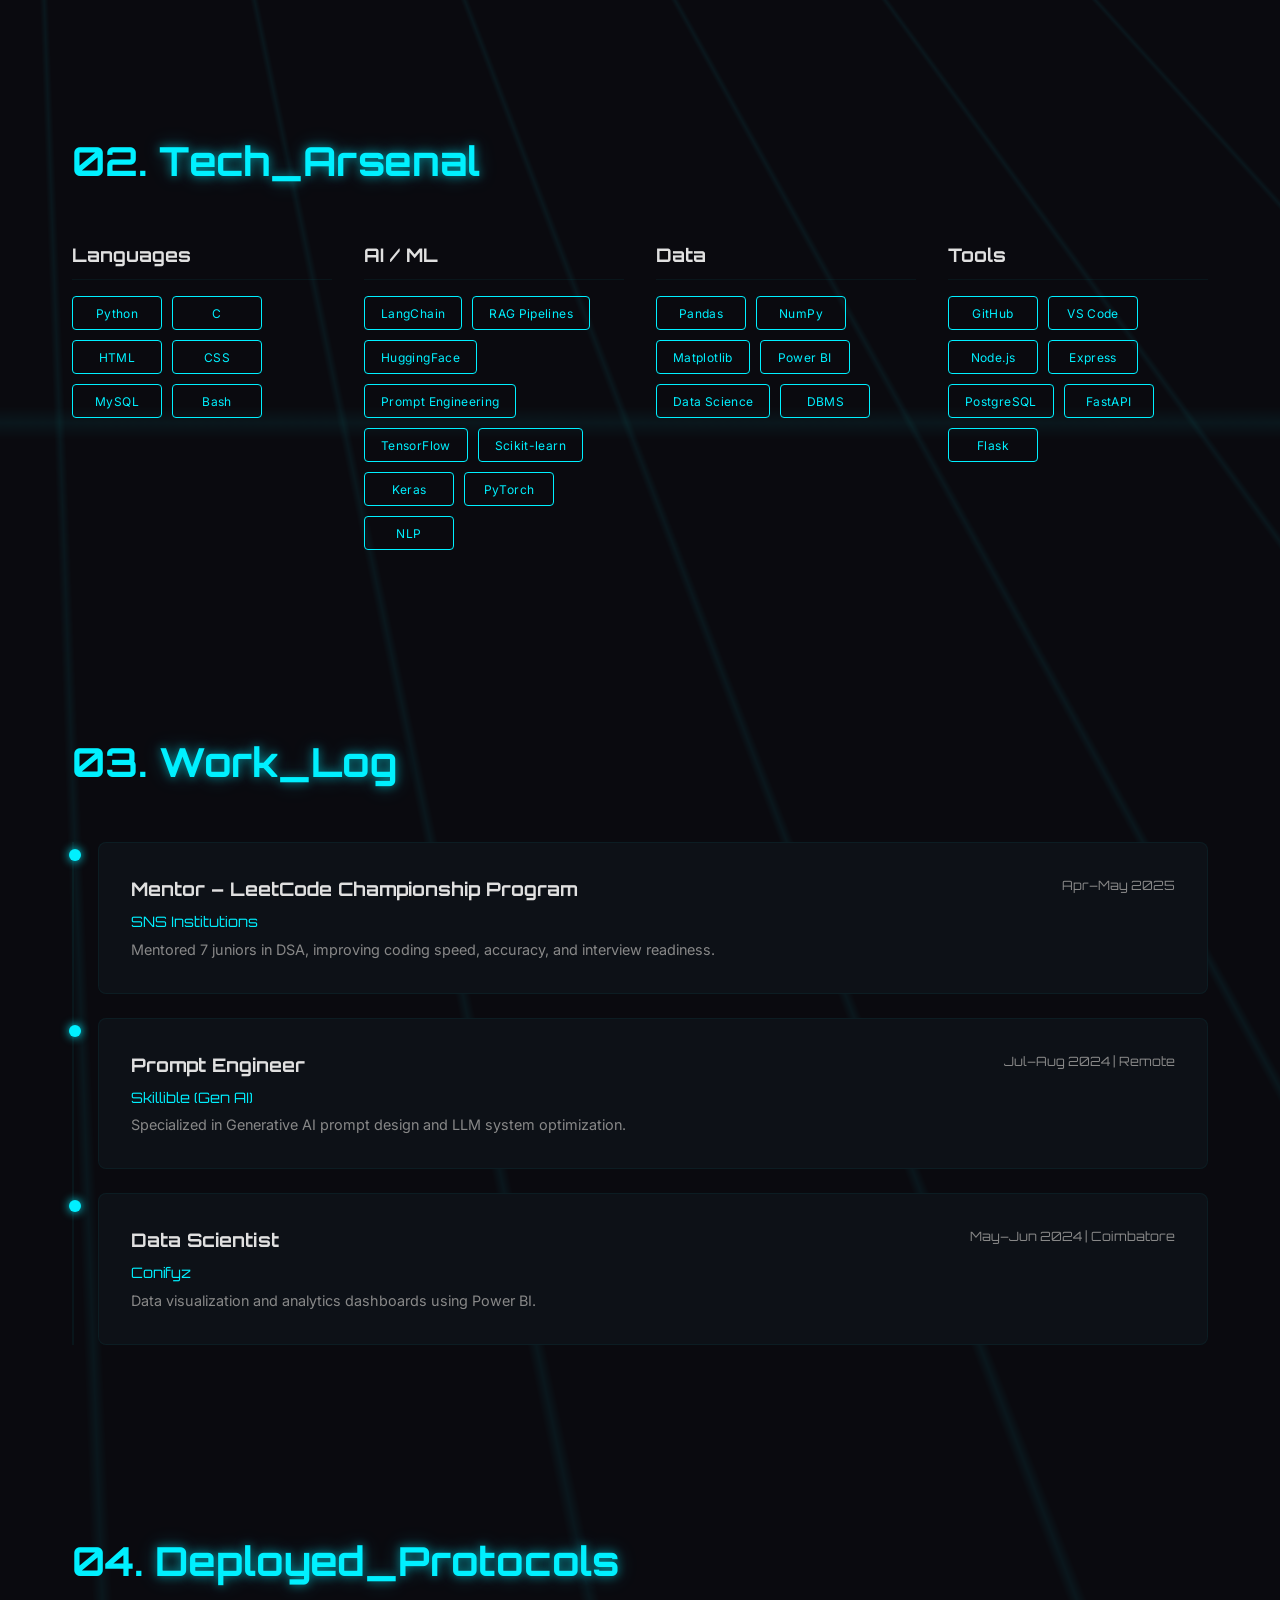
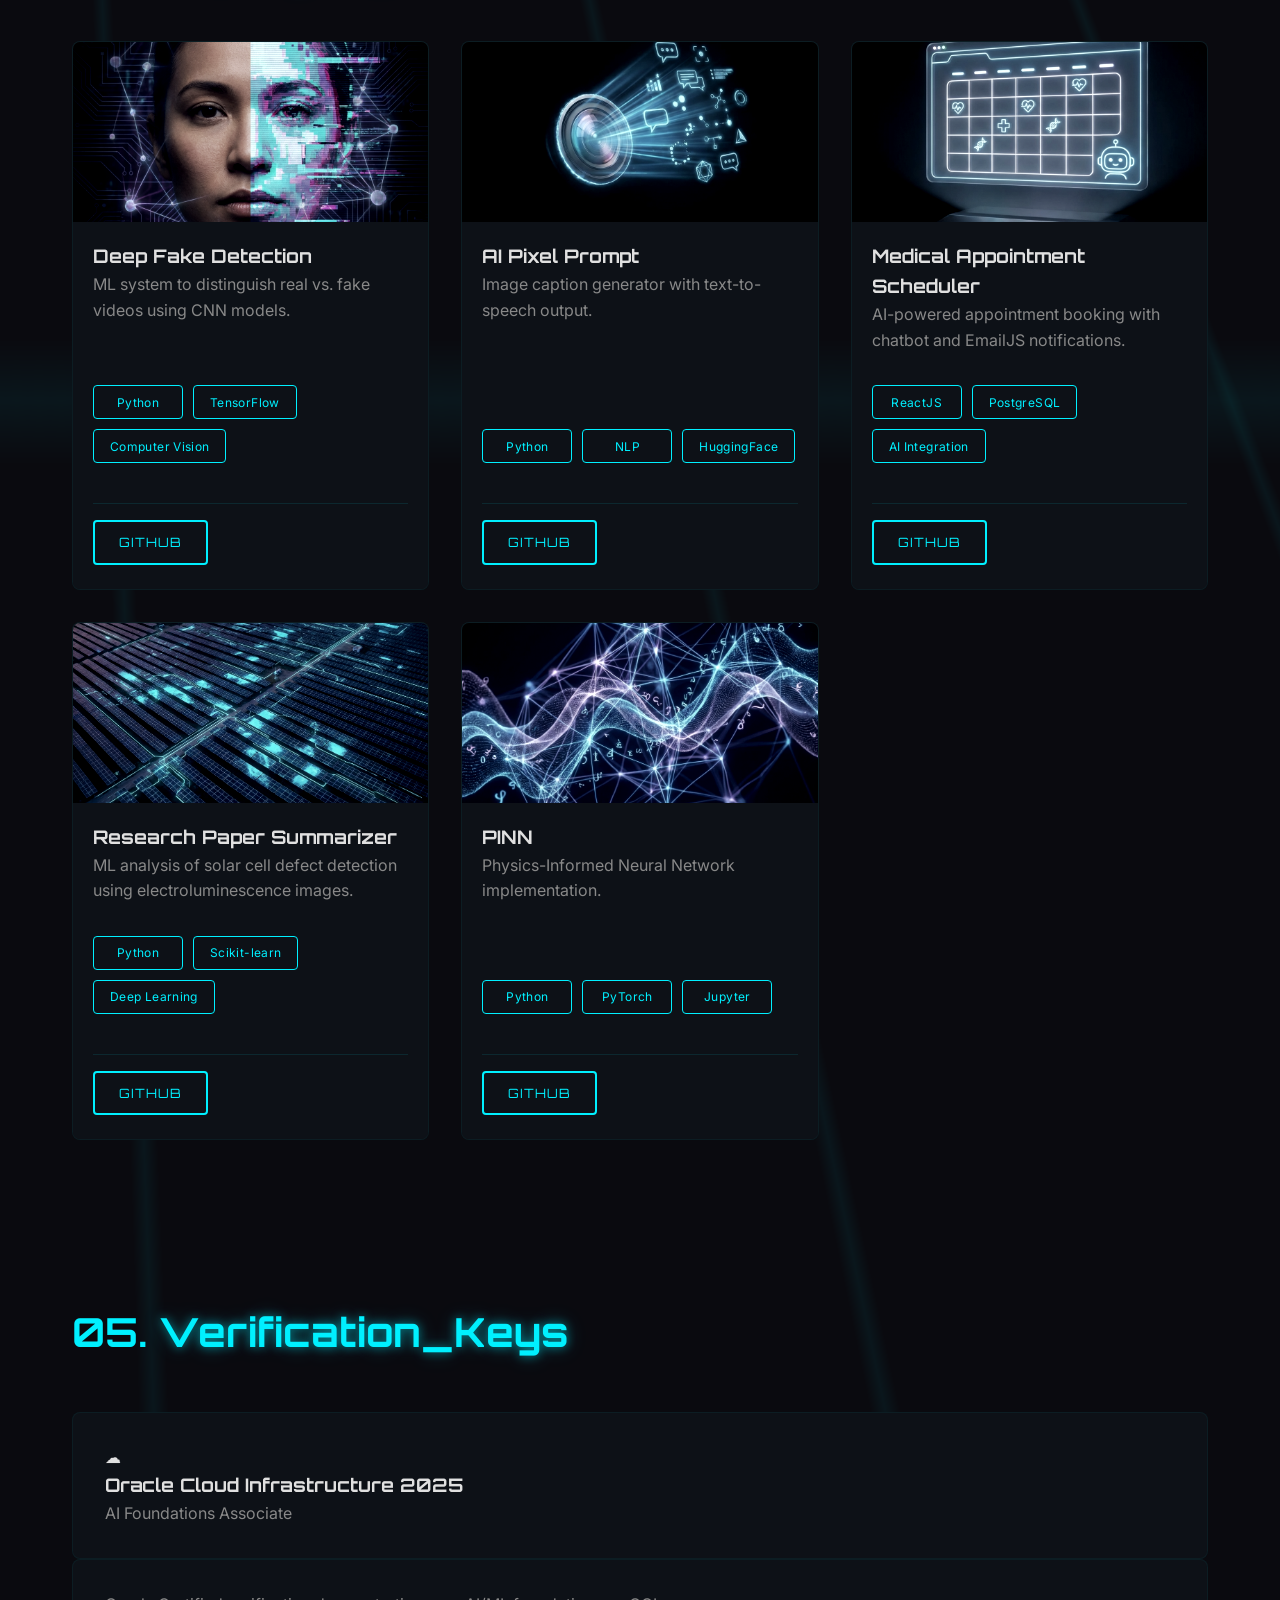
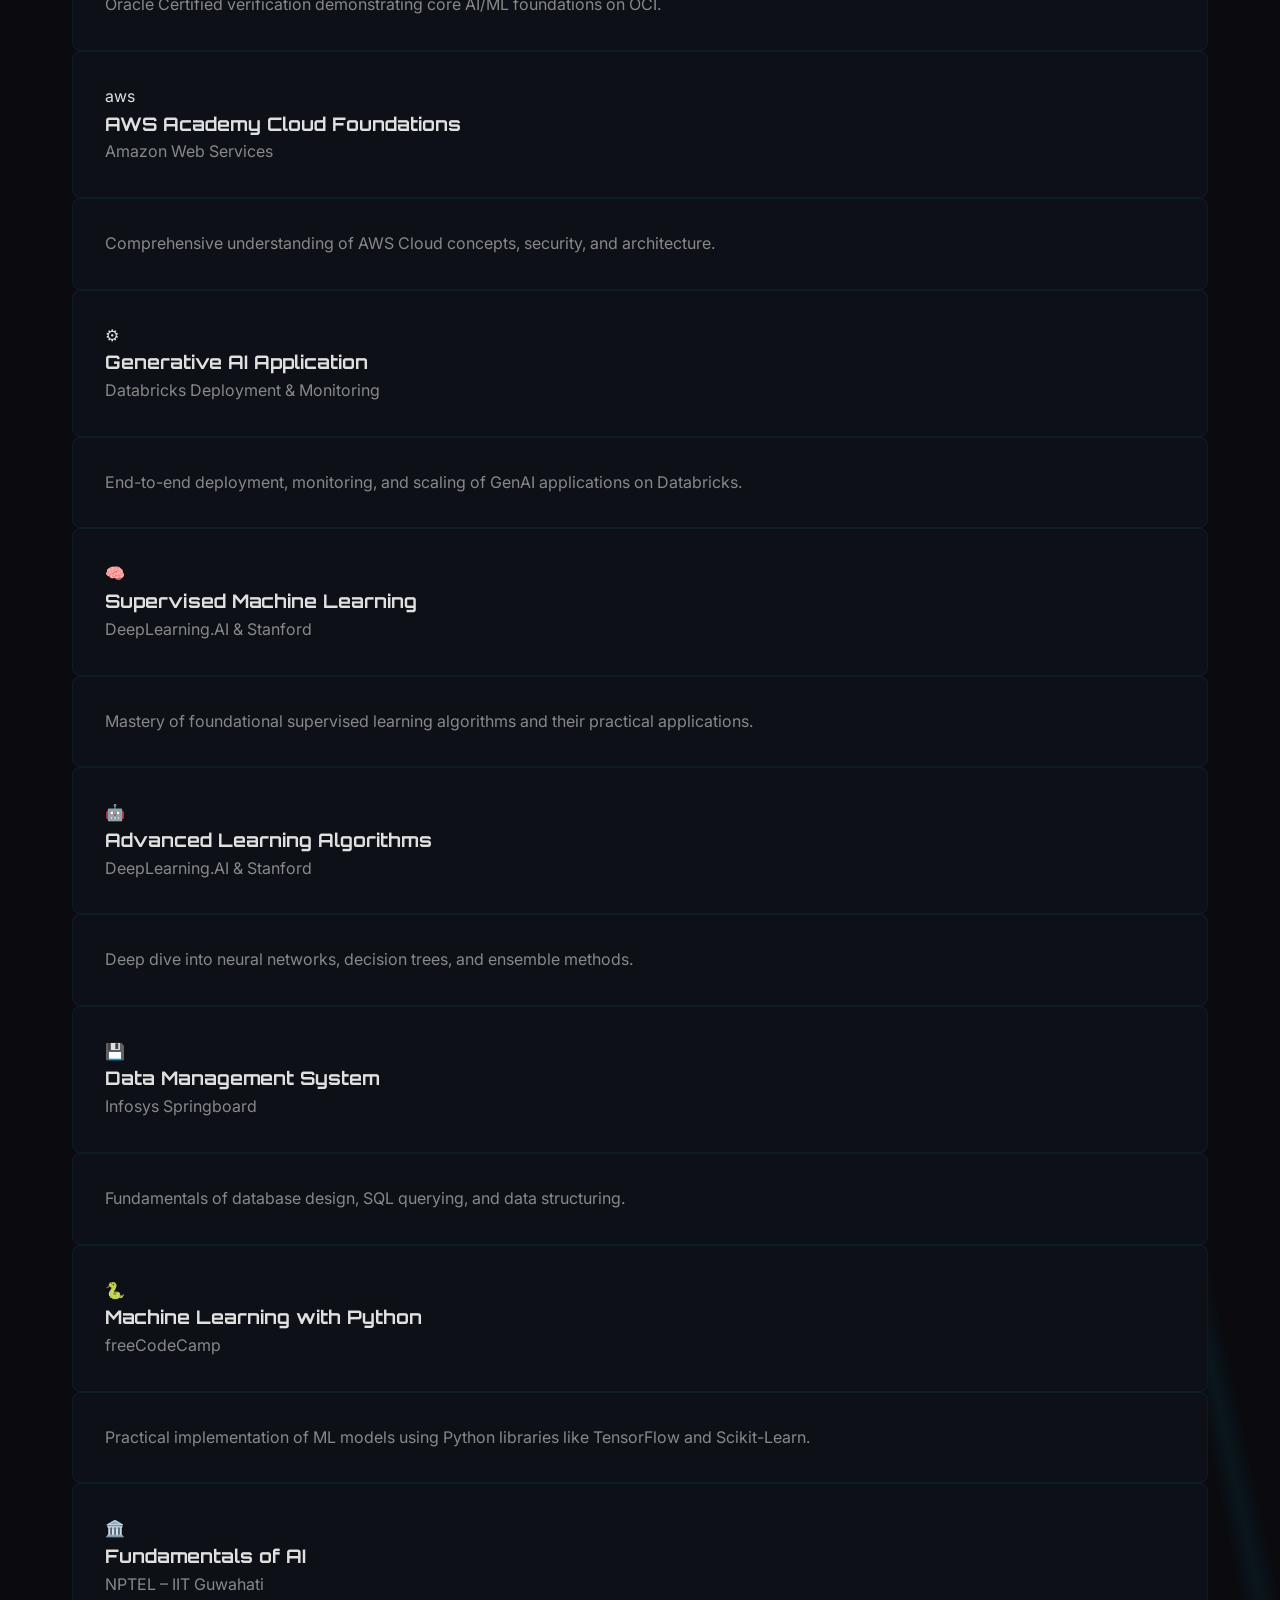
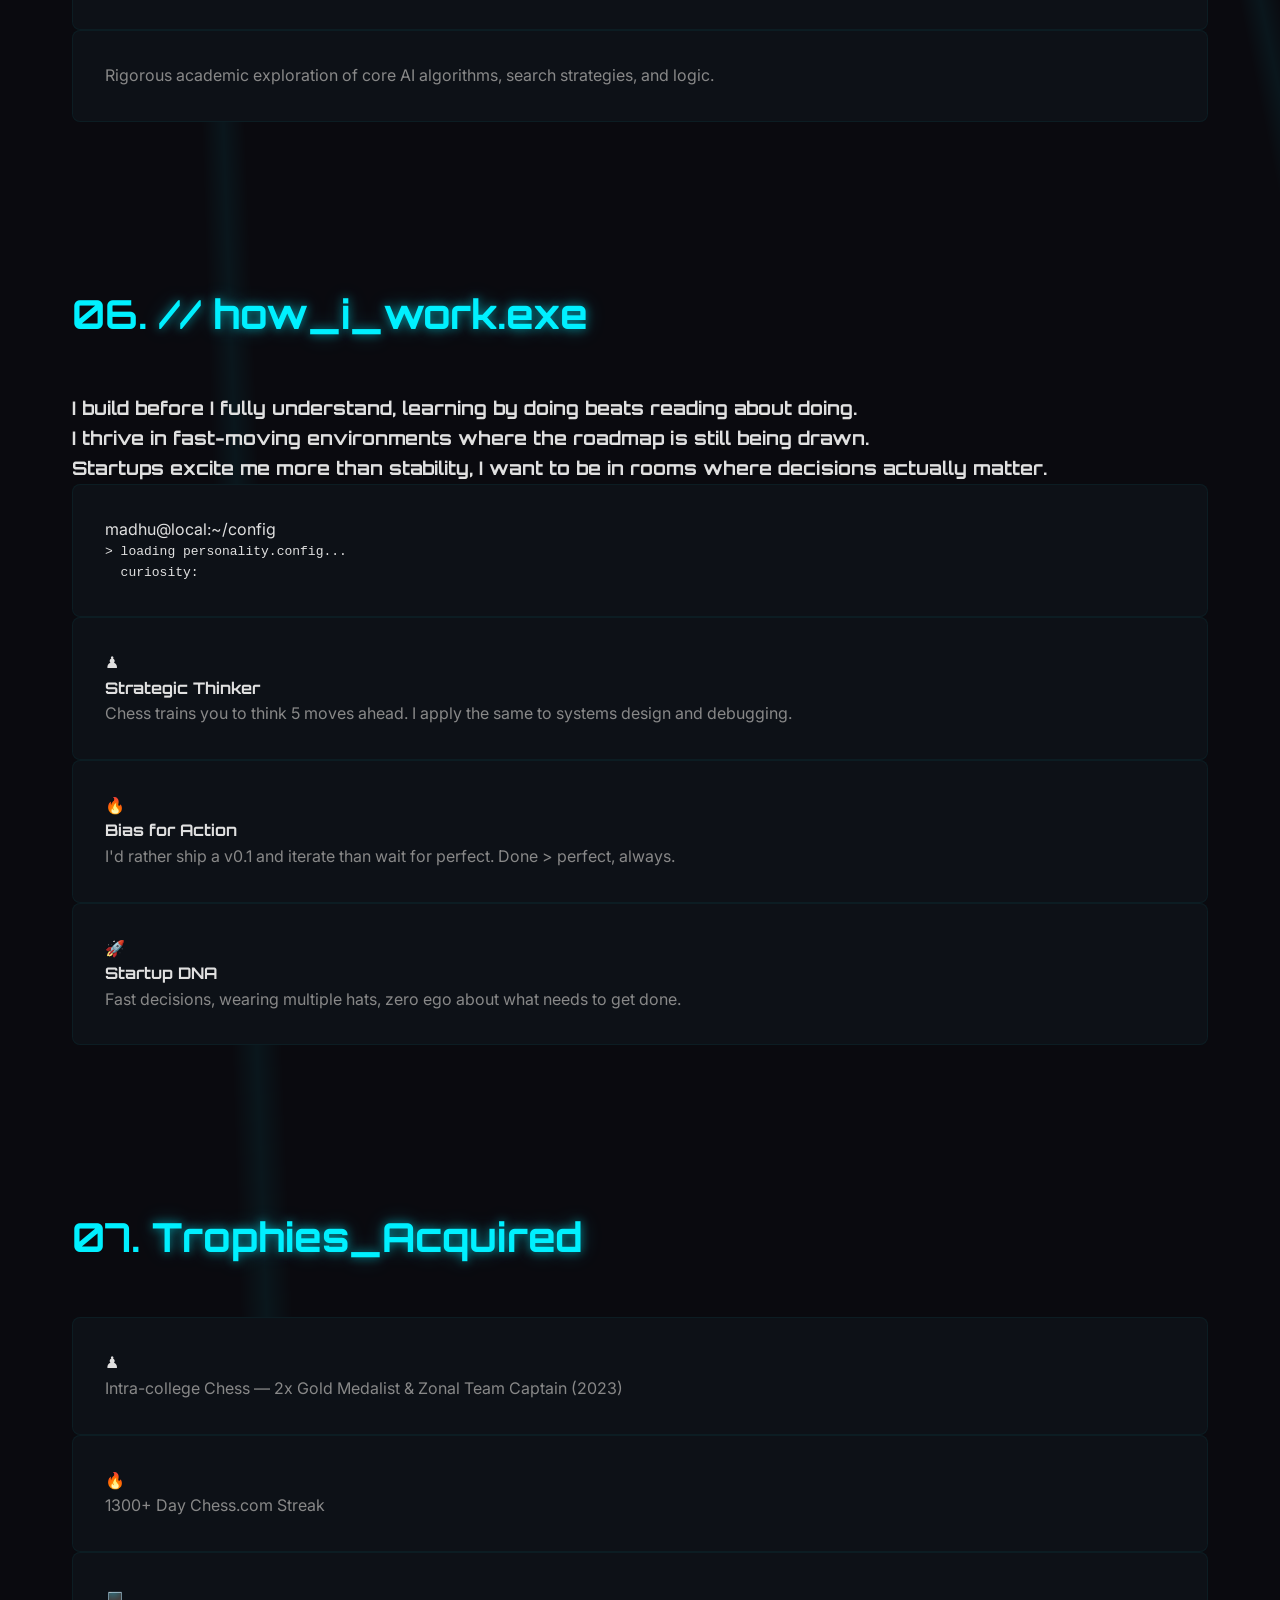
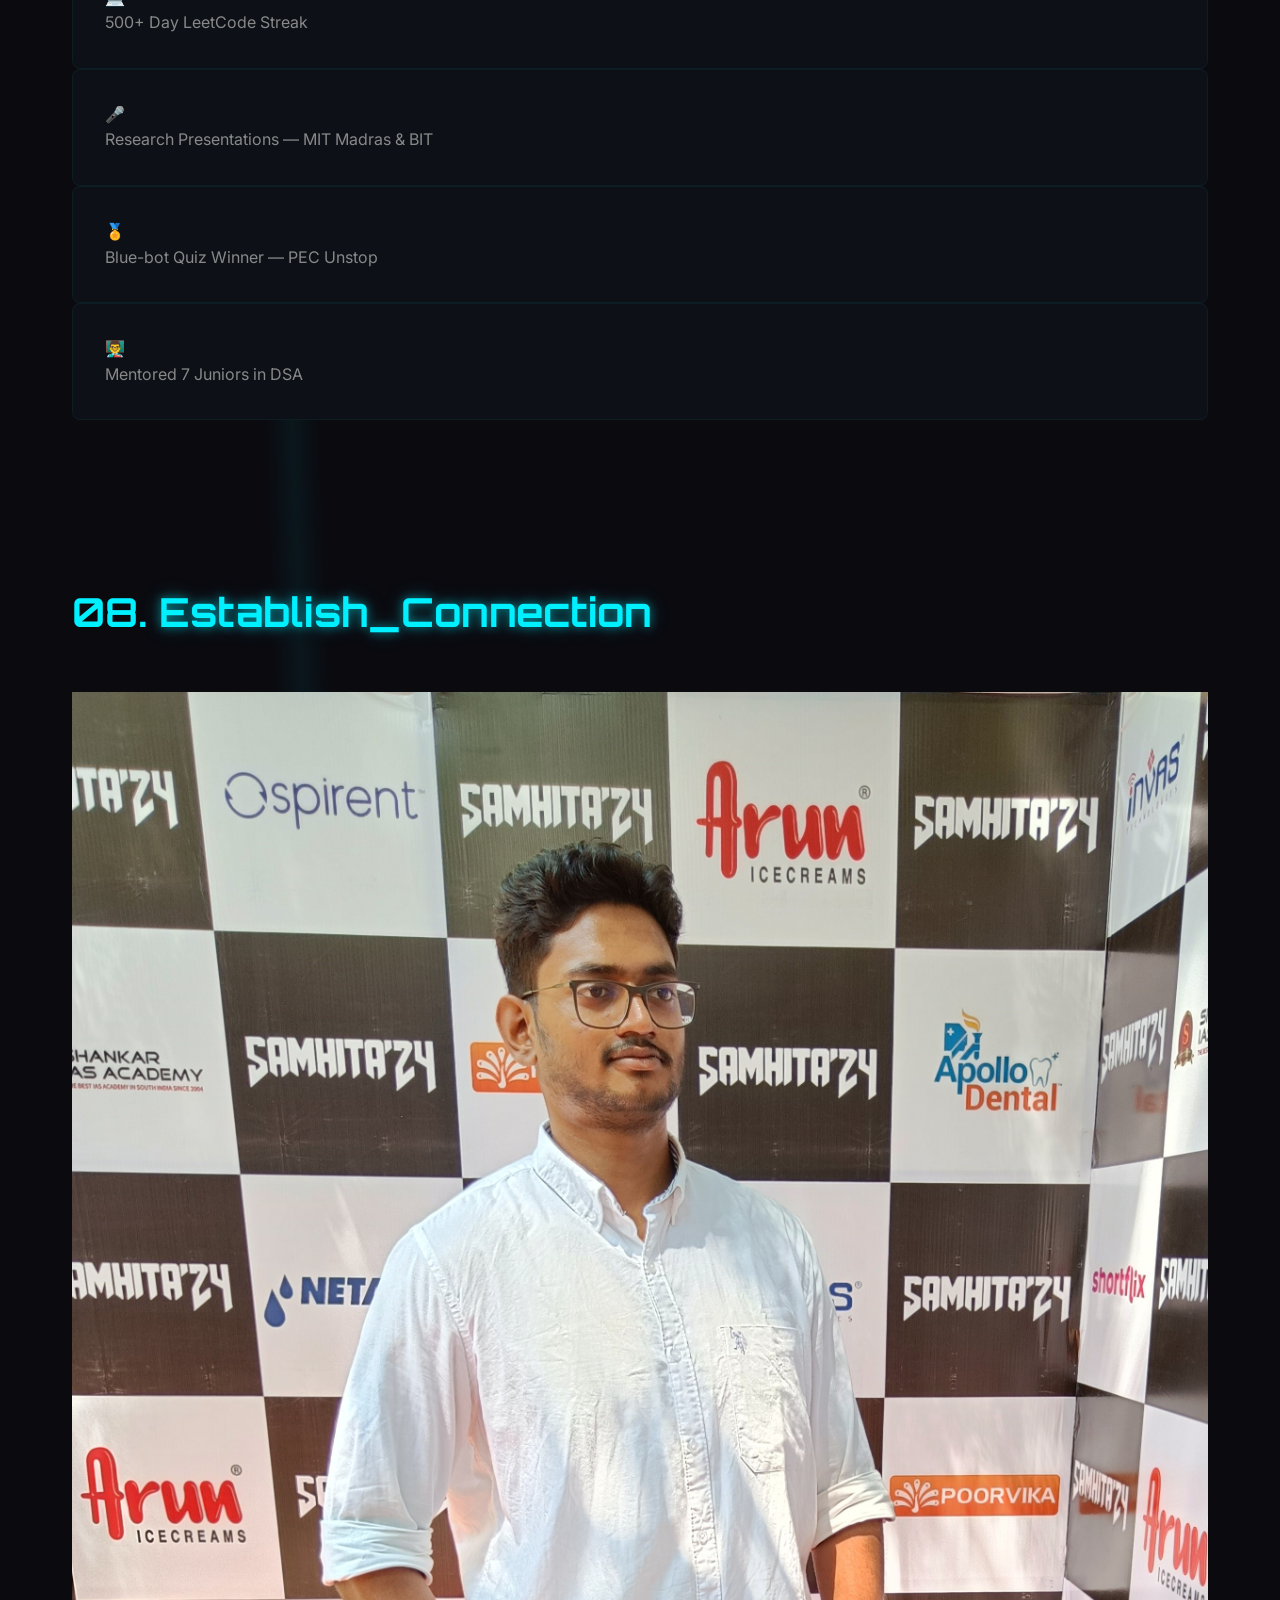
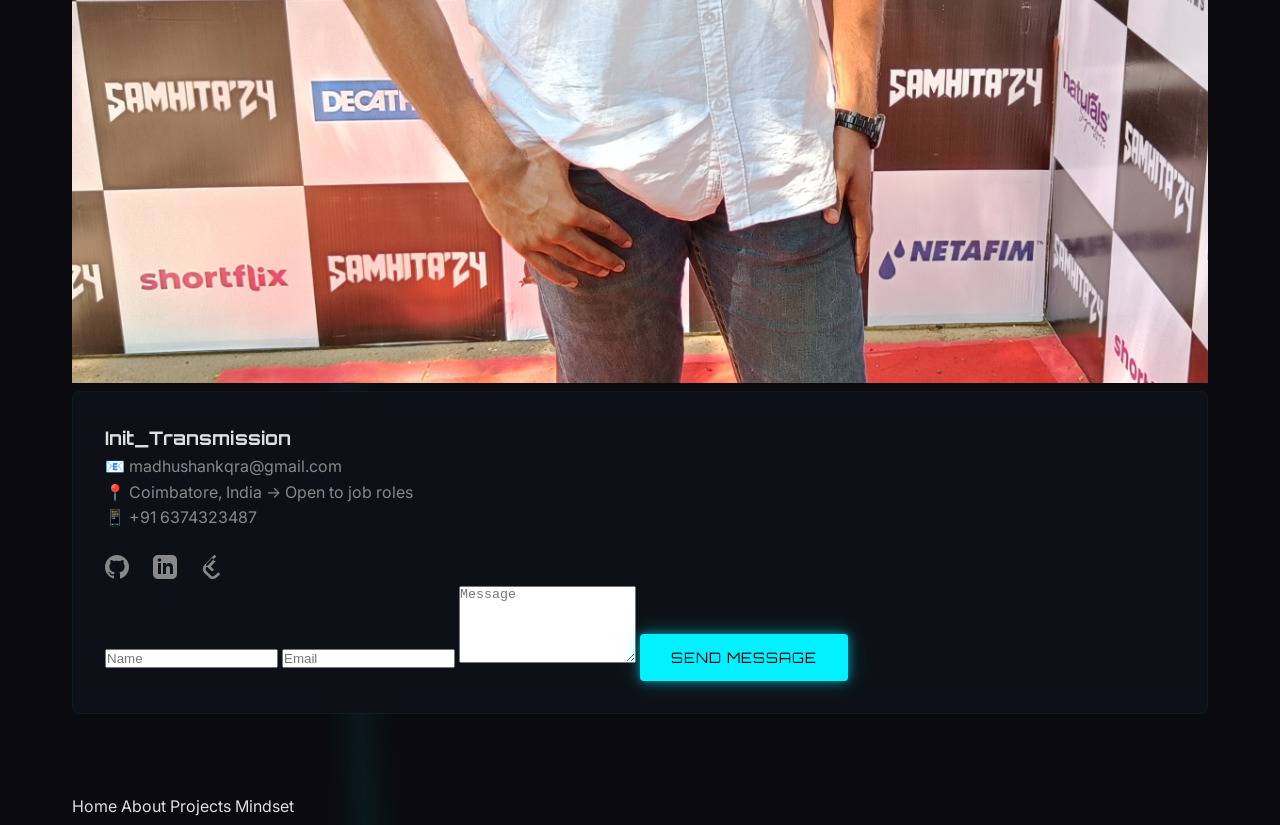
==== commit de86f294: "Update index.html" ====
--- a/index.html
+++ b/index.html
@@ -83,7 +83,7 @@
             <div class="hero-video-wrapper scroll-animate">
                 <div class="hero-circle"></div>
                 <div class="hero-video-container">
-                    <video id="hero-video" loop muted playsinline preload="auto">
+                    <video id="hero-video" muted playsinline preload="auto">
                         <source src="./img/profile.mp4" type="video/mp4">
                     </video>
                 </div>
@@ -476,7 +476,7 @@
                     </div>
                 </div>
                 
-                <form class="contact-form" action="https://formspree.io/f/mwvwvalp" method="POST">
+                <form class="contact-form" action="https://formspree.io/f/your_formspree_endpoint" method="POST">
                     <input type="text" name="name" placeholder="Name" required>
                     <input type="email" name="email" placeholder="Email" required>
                     <textarea name="message" rows="5" placeholder="Message" required></textarea>
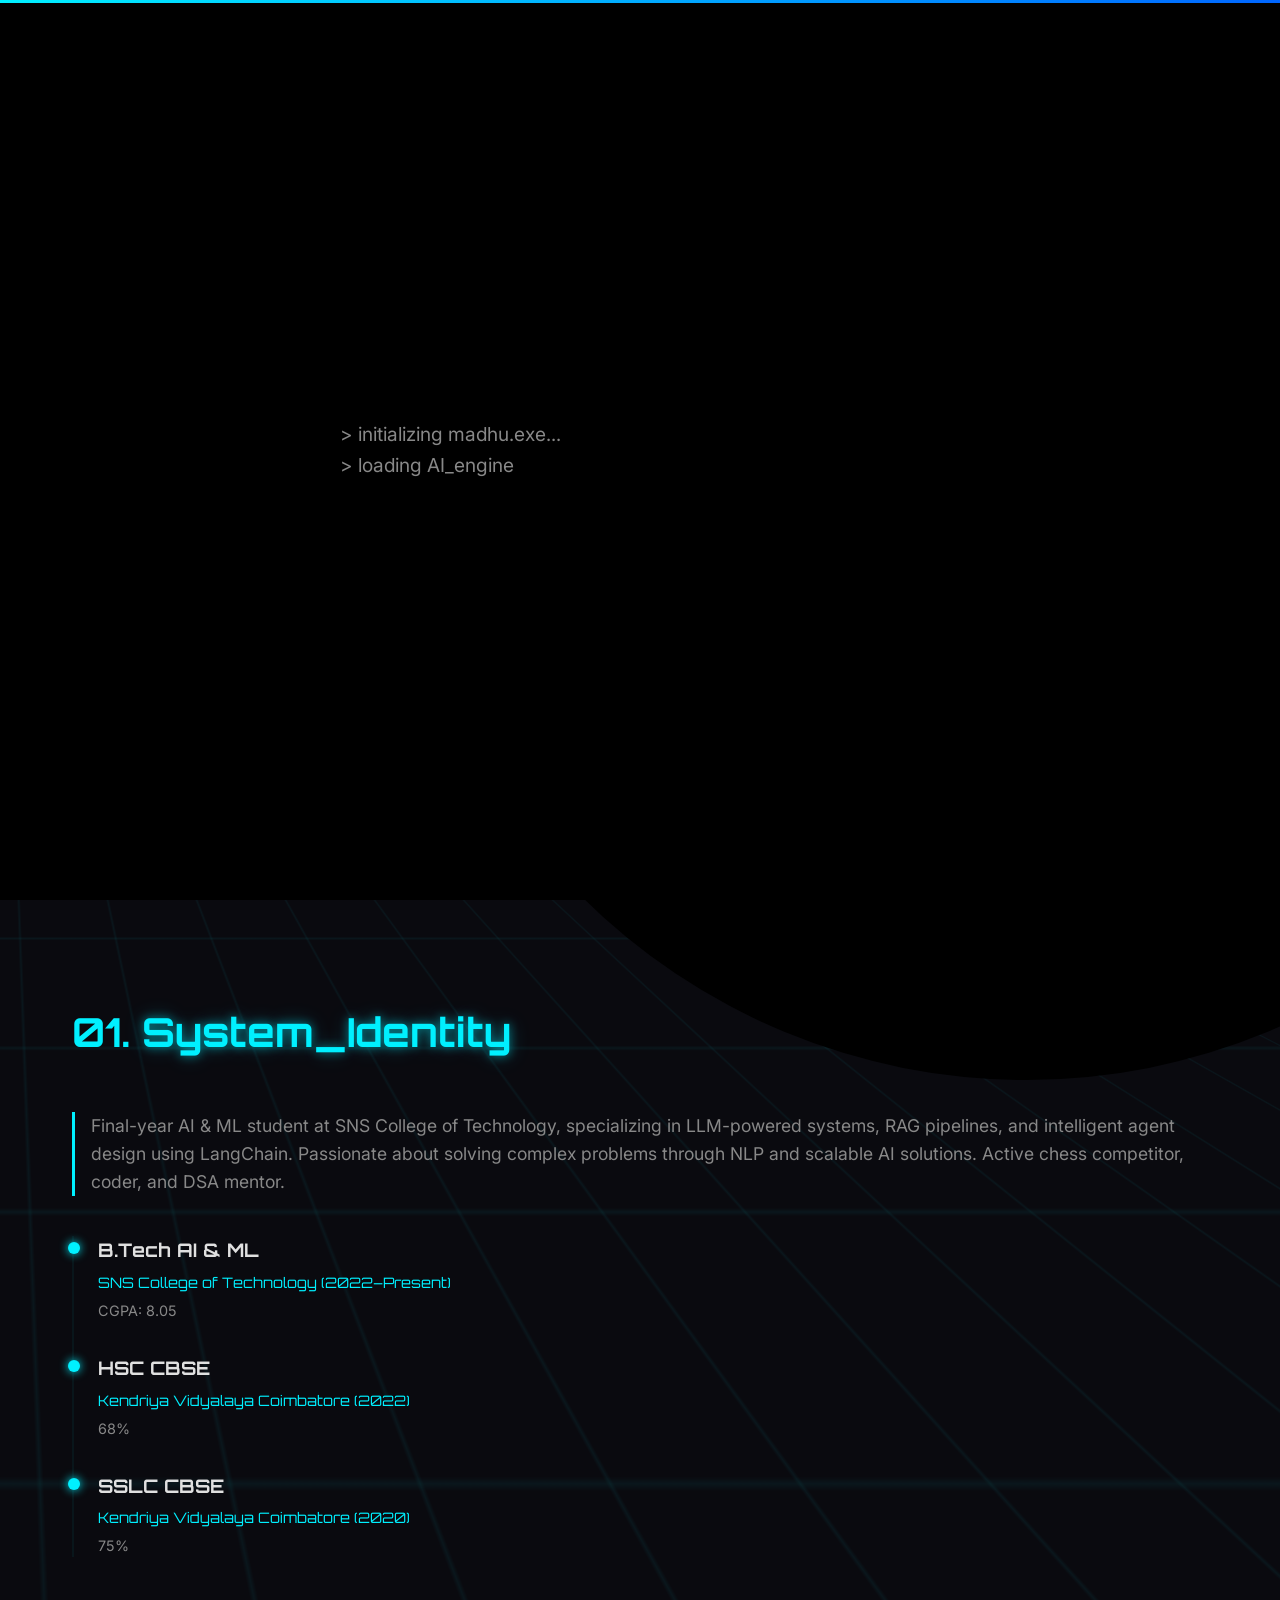
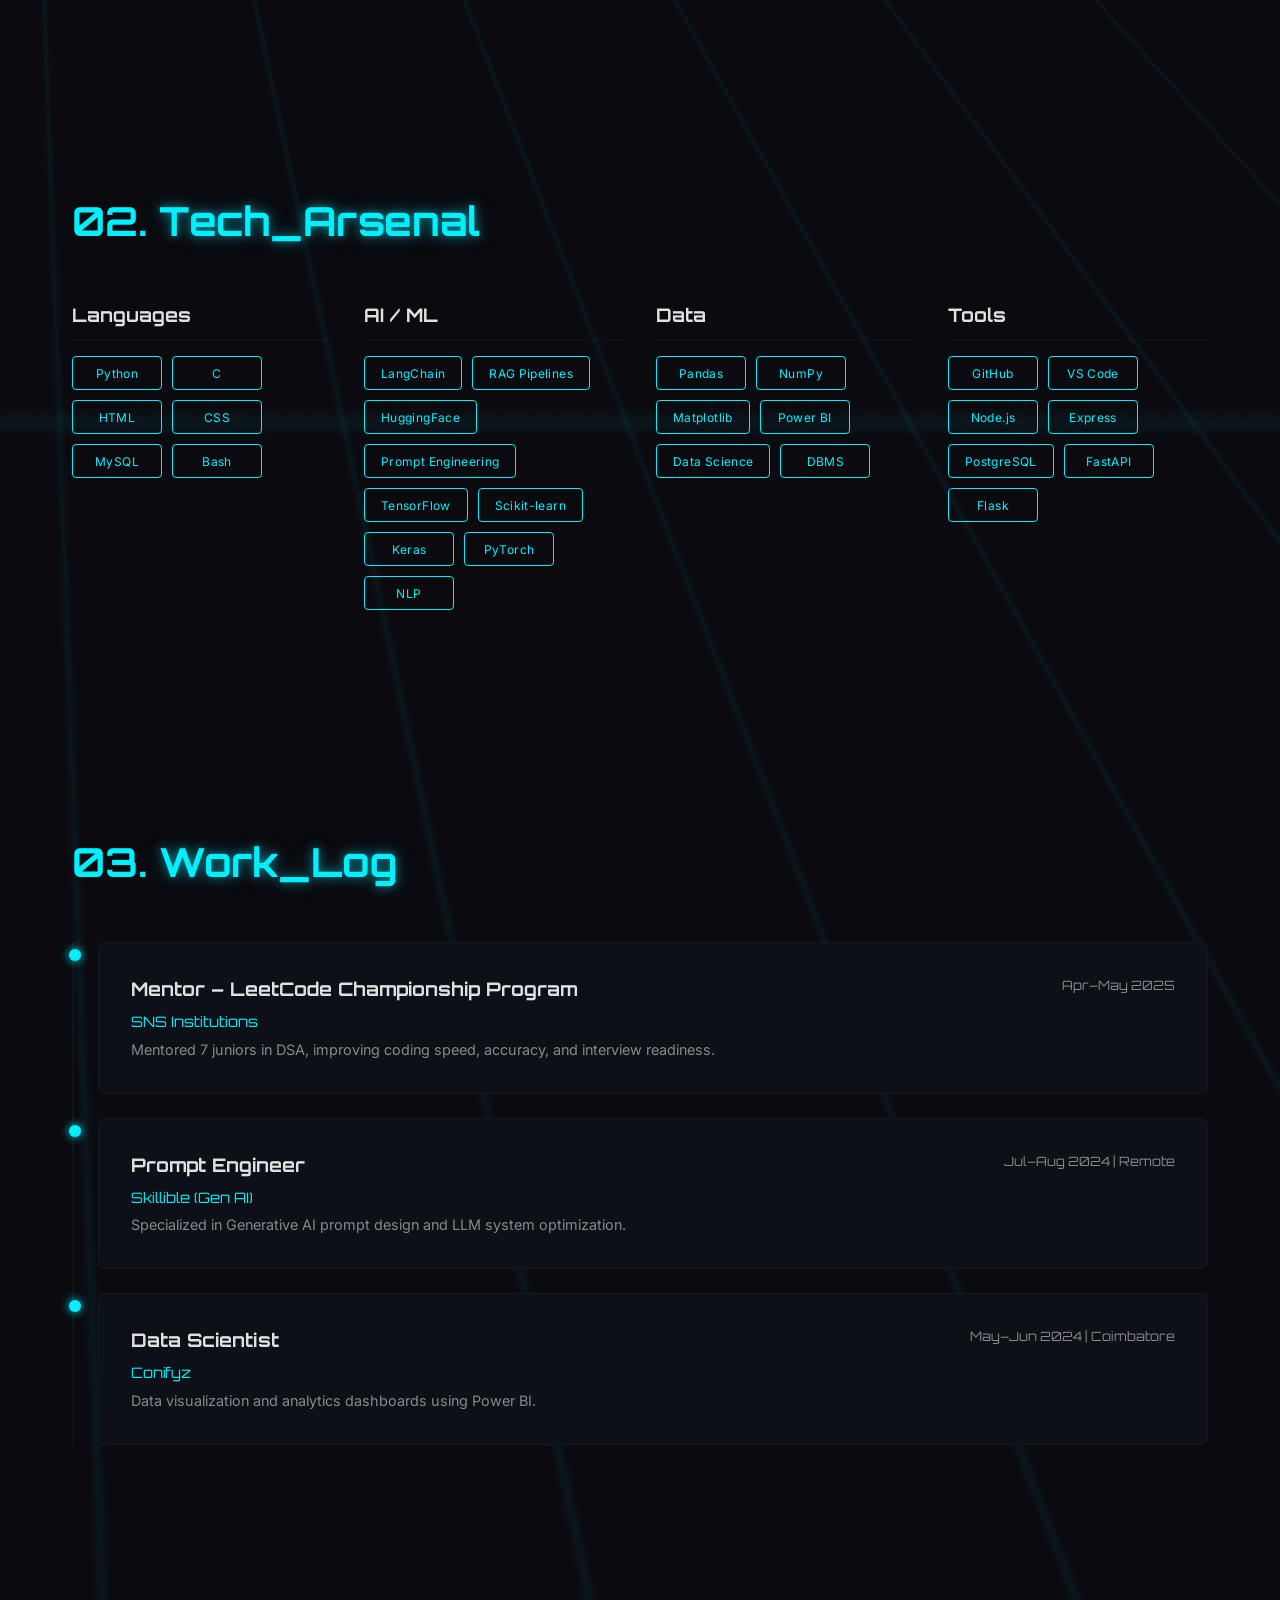
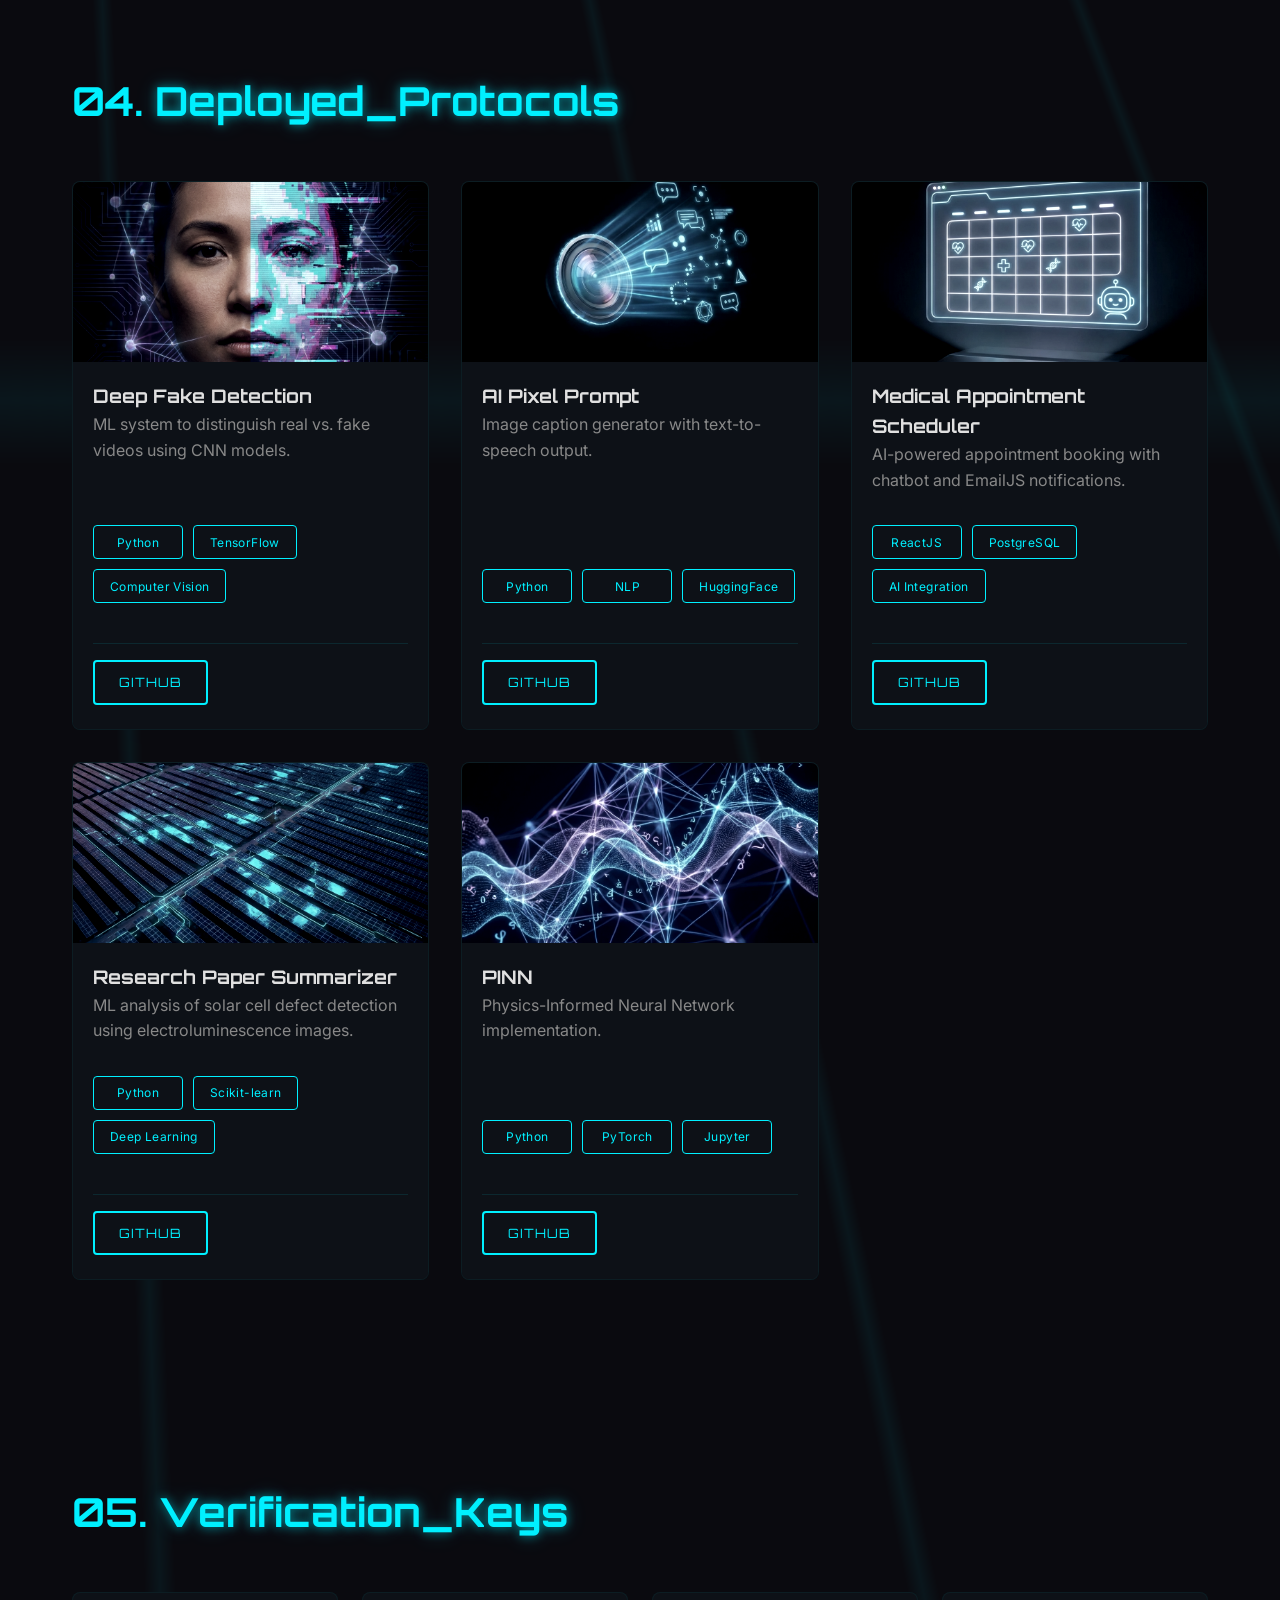
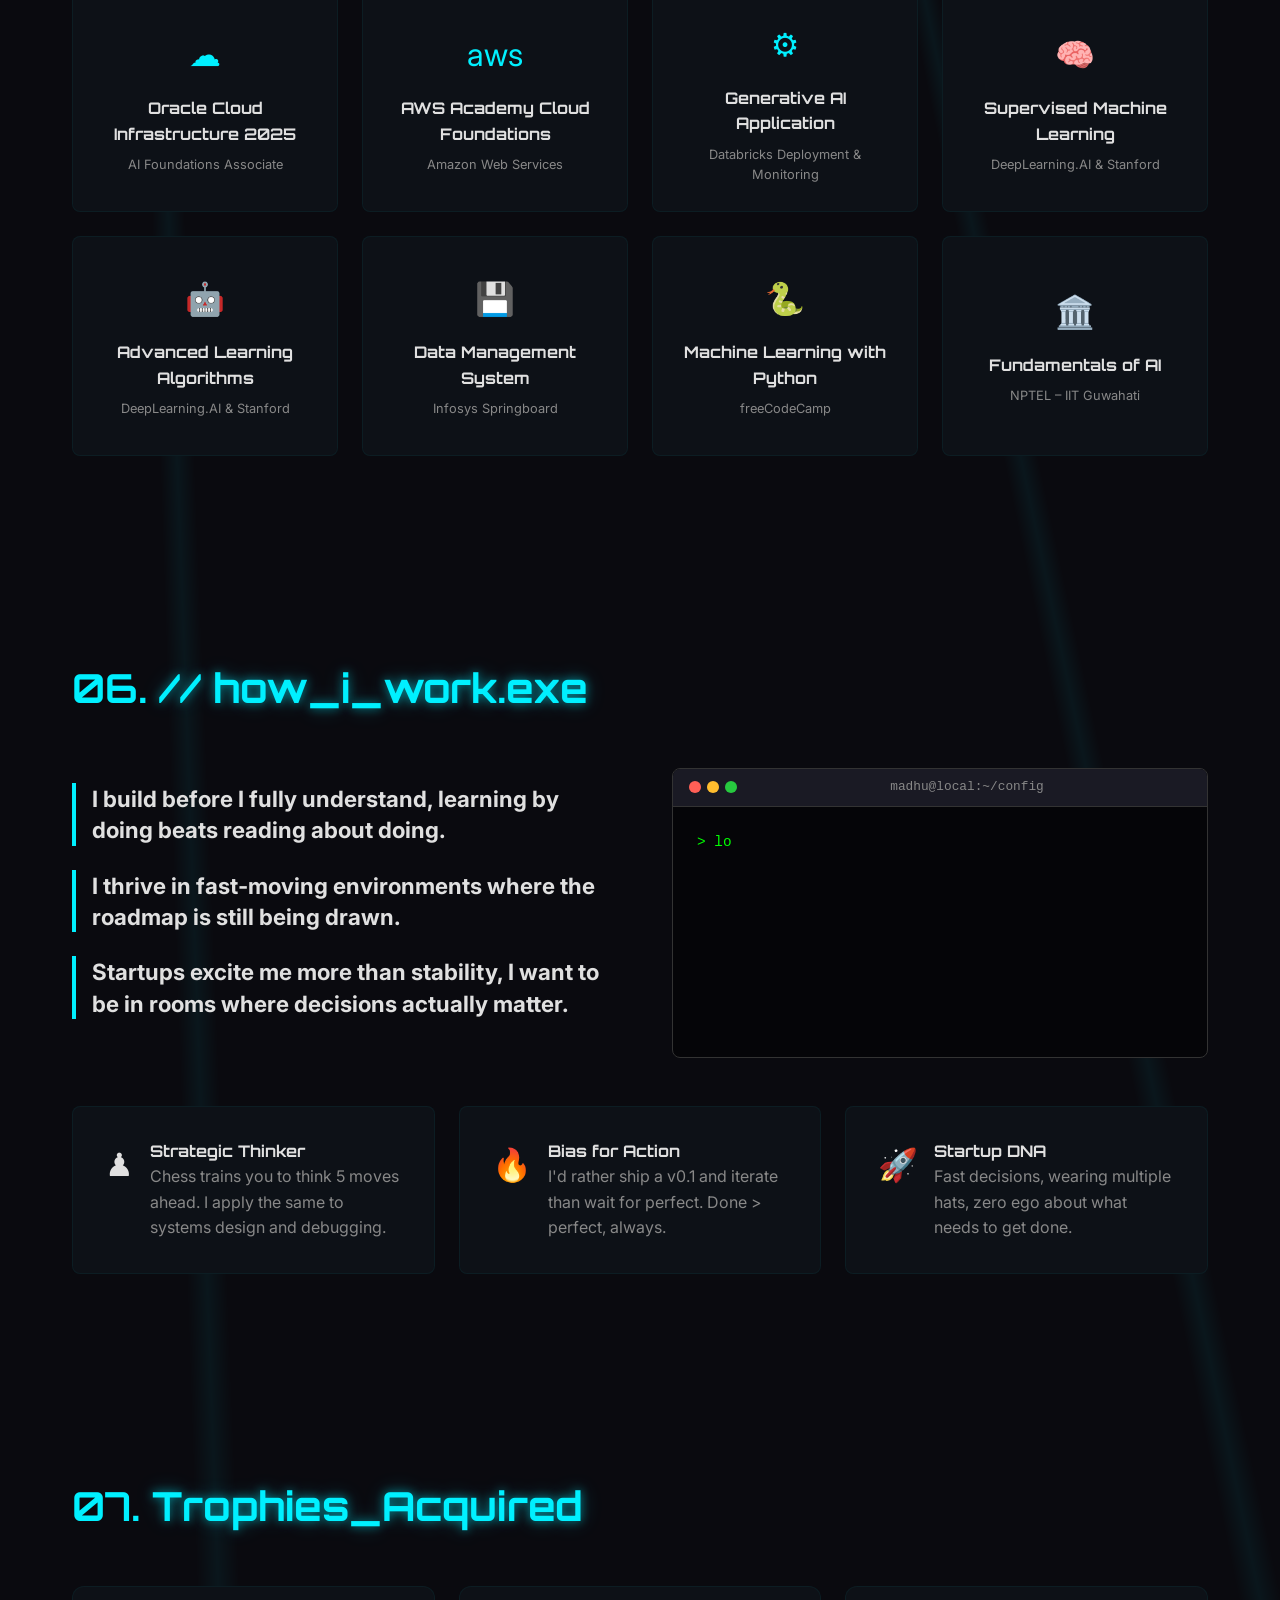
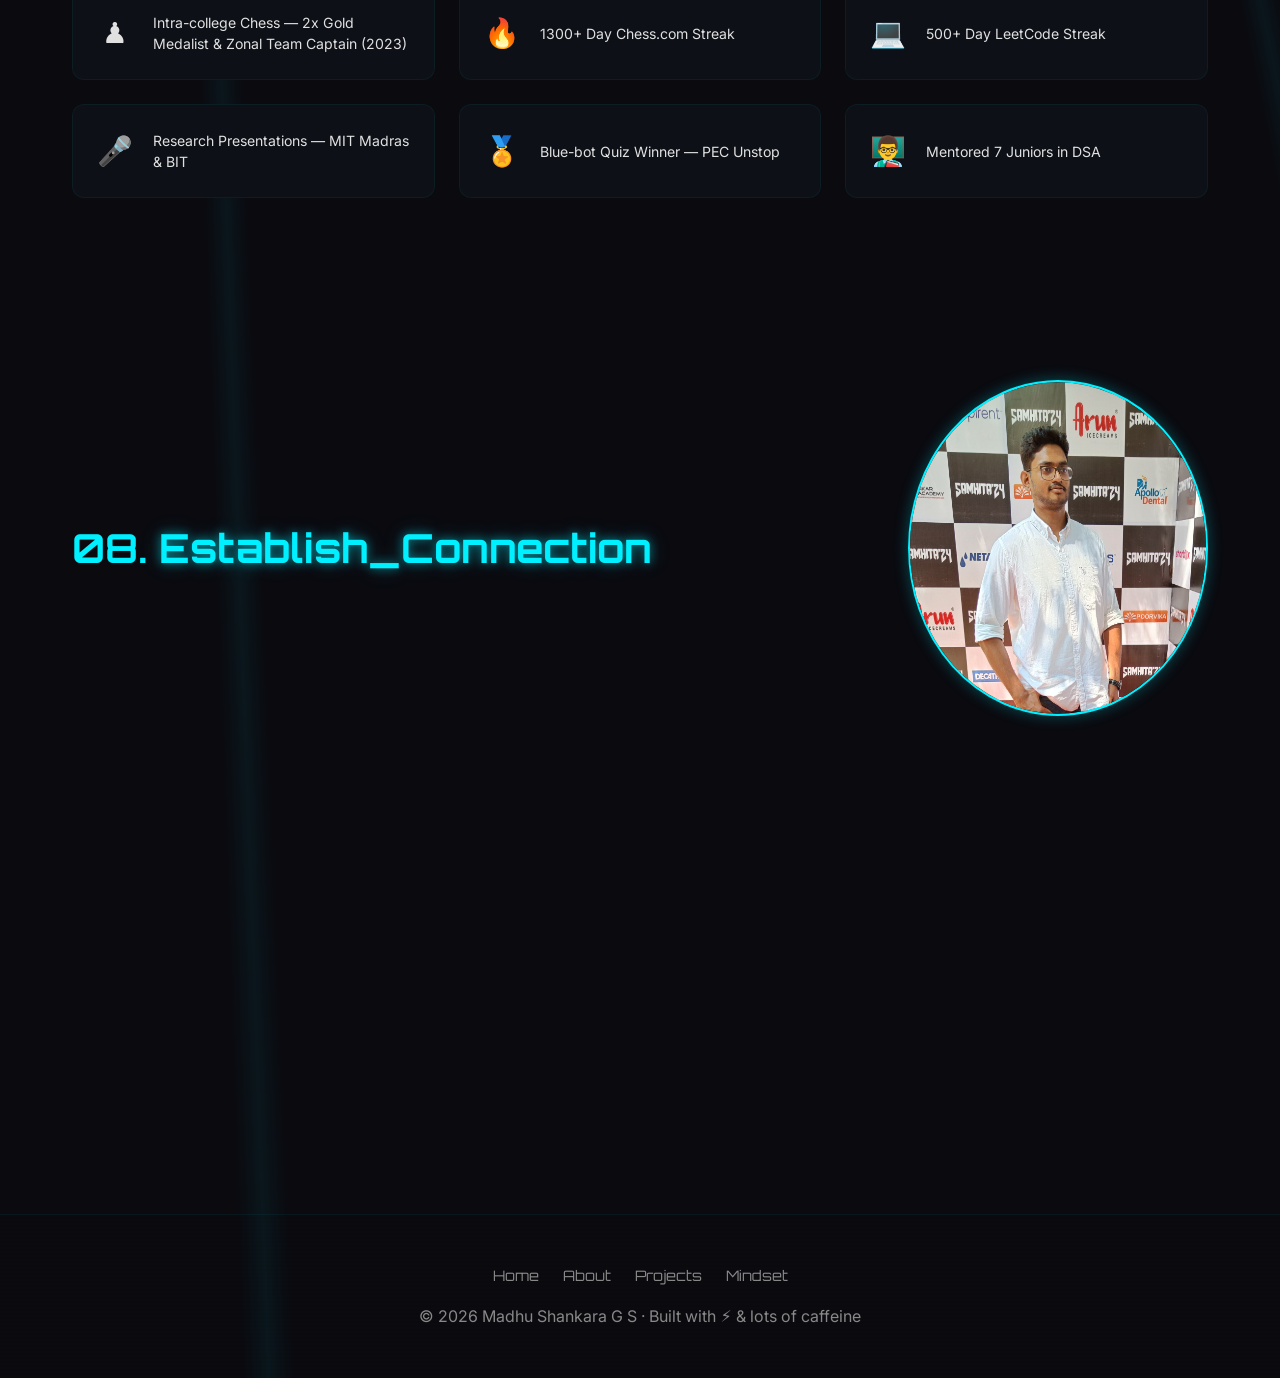
==== commit df43744f: "Update index.html" ====
--- a/index.html
+++ b/index.html
@@ -476,7 +476,7 @@
                     </div>
                 </div>
                 
-                <form class="contact-form" action="https://formspree.io/f/your_formspree_endpoint" method="POST">
+                <form class="contact-form" action="https://formspree.io/f/mwvwvalp" method="POST">
                     <input type="text" name="name" placeholder="Name" required>
                     <input type="email" name="email" placeholder="Email" required>
                     <textarea name="message" rows="5" placeholder="Message" required></textarea>
--- a/css/style.css
+++ b/css/style.css
@@ -13,13 +13,13 @@
 }
 
 body.light-mode {
-    --bg: #b8b8b8;
-    --card: #ababab;
+    --bg: #d8d8d8;
+    --card: #cecece;
     --text: #0a0a2e;
     --accent: #0066ff;
     --muted: #555555;
 
-    --nav-bg: rgba(184, 184, 184, 0.85);
+    --nav-bg: rgba(216, 216, 216, 0.85);
     --card-border: rgba(0, 102, 255, 0.1);
     --glow-primary: 0 4px 15px rgba(0, 102, 255, 0.2);
 }
@@ -32,7 +32,7 @@
     max-width: 100%;
 }
 
-html, body { 
+html { 
     scroll-behavior: smooth; 
     overflow-x: hidden;
     max-width: 100%;
@@ -44,6 +44,9 @@
     color: var(--text);
     font-family: 'Inter', system-ui, sans-serif;
     line-height: 1.6;
+    overflow-x: hidden;
+    max-width: 100%;
+    overscroll-behavior-x: none;
     position: relative;
     transition: all 0.4s ease;
 }
@@ -80,7 +83,7 @@
 ul { list-style: none; }
 
 .container { max-width: 1200px; margin: 0 auto; padding: 0 2rem; }
-.section { padding: 80px 0; }
+.section { padding: 100px 0; }
 .mt-4 { margin-top: 1.5rem; }
 
 /* Section Titles */
@@ -136,6 +139,7 @@
     position: fixed; inset: 0; background: #000; color: #0f0;
     font-family: monospace; z-index: 9999; display: flex;
     align-items: center; justify-content: center; font-size: 1.2rem;
+    transition: opacity 0.4s ease;
 }
 .terminal-content { width: 80%; max-width: 600px; }
 
@@ -170,16 +174,6 @@
 }
 .mobile-menu.active { opacity: 1; pointer-events: all; }
 .mobile-links { text-align: center; font-family: 'Orbitron', monospace, sans-serif; font-size: 1.5rem; display: flex; flex-direction: column; gap: 2rem; }
-.mobile-links li { opacity: 0; transform: translateY(10px); transition: opacity 0.4s ease, transform 0.4s ease; }
-.mobile-menu.active .mobile-links li { opacity: 1; transform: translateY(0); }
-.mobile-menu.active .mobile-links li:nth-child(1) { transition-delay: 0.1s; }
-.mobile-menu.active .mobile-links li:nth-child(2) { transition-delay: 0.15s; }
-.mobile-menu.active .mobile-links li:nth-child(3) { transition-delay: 0.2s; }
-.mobile-menu.active .mobile-links li:nth-child(4) { transition-delay: 0.25s; }
-.mobile-menu.active .mobile-links li:nth-child(5) { transition-delay: 0.3s; }
-.mobile-menu.active .mobile-links li:nth-child(6) { transition-delay: 0.35s; }
-.mobile-menu.active .mobile-links li:nth-child(7) { transition-delay: 0.4s; }
-.mobile-menu.active .mobile-links li:nth-child(8) { transition-delay: 0.45s; }
 
 /* --- BUTTONS & CARDS --- */
 .btn {
@@ -201,7 +195,9 @@
 .card:hover { border-color: var(--accent); box-shadow: 0 5px 20px rgba(0, 240, 255, 0.1); }
 
 /* --- HERO SECTION --- */
-section#home { overflow: visible; }
+section#home {
+    overflow: visible;
+}
 .hero { height: 100vh; display: flex; align-items: center; position: relative; }
 .hero-grid {
     position: absolute; bottom: -50%; left: -50%; width: 200%; height: 150%;
@@ -359,3 +355,188 @@
     padding-top: 16px;
     border-top: 1px solid rgba(0, 240, 255, 0.1);
 }
+
+/* --- CERTIFICATIONS (Flip Cards) --- */
+.cert-grid { display: grid; grid-template-columns: repeat(4, 1fr); gap: 1.5rem; perspective: 1000px; }
+.flip-card { background-color: transparent; height: 220px; perspective: 1000px; cursor: pointer; }
+.flip-card-inner { position: relative; width: 100%; height: 100%; text-align: center; transition: transform 0.6s; transform-style: preserve-3d; }
+.flip-card:hover .flip-card-inner { transform: rotateY(180deg); }
+.flip-card-front, .flip-card-back { position: absolute; width: 100%; height: 100%; backface-visibility: hidden; display: flex; flex-direction: column; align-items: center; justify-content: center; padding: 1.5rem; }
+.flip-card-front { background: var(--card); border: 1px solid var(--card-border); }
+.flip-card-back { background: var(--card); border: 1px solid var(--accent); color: var(--text); transform: rotateY(180deg); box-shadow: var(--glow-primary); font-size: 0.9rem; }
+.cert-icon { font-size: 2rem; margin-bottom: 1rem; color: var(--accent); }
+.flip-card-front h3 { font-size: 1rem; margin-bottom: 0.5rem; }
+.flip-card-front p { font-size: 0.8rem; color: var(--muted); }
+
+/* --- MINDSET --- */
+.mindset-grid { display: grid; grid-template-columns: 1fr 1fr; gap: 4rem; margin-bottom: 3rem; align-items: center; }
+.mindset-left h3 { font-size: 1.4rem; margin-bottom: 1.5rem; font-family: 'Inter', system-ui, sans-serif; border-left: 4px solid var(--accent); padding-left: 1rem; line-height: 1.4; color: var(--text); }
+.terminal-card { padding: 0; background: #050508; border-color: #333; overflow: hidden; font-family: monospace; }
+body.light-mode .terminal-card { background: #1e1e2f; color: #fff; }
+.terminal-header { background: #1a1a24; padding: 0.5rem 1rem; display: flex; align-items: center; gap: 6px; border-bottom: 1px solid #333; }
+.terminal-header .dot { width: 12px; height: 12px; border-radius: 50%; }
+.dot.red { background: #ff5f56; } .dot.yellow { background: #ffbd2e; } .dot.green { background: #27c93f; }
+.terminal-header .title { margin-left: auto; margin-right: auto; font-size: 0.8rem; color: #888; }
+#mindset-terminal { display: block; padding: 1.5rem; color: #0f0; font-size: 0.9rem; white-space: pre-wrap; min-height: 250px; }
+
+.traits-grid { display: grid; grid-template-columns: repeat(3, 1fr); gap: 1.5rem; }
+.trait-card { display: flex; gap: 1rem; align-items: flex-start; }
+.trait-icon { font-size: 2rem; }
+
+/* --- ACHIEVEMENTS --- */
+.achievements-grid {
+    display: grid;
+    grid-template-columns: repeat(3, 1fr);
+    grid-template-rows: auto;
+    gap: 24px;
+    width: 100%;
+    align-items: stretch;
+}
+.ach-card {
+    display: flex;
+    flex-direction: row;
+    align-items: center;
+    gap: 16px;
+    padding: 24px 20px;
+    border-radius: 12px;
+    min-height: 90px;
+    height: 100%;
+    box-sizing: border-box;
+}
+.ach-icon {
+    font-size: 1.8rem;
+    flex-shrink: 0;
+    width: 44px;
+    height: 44px;
+    display: flex;
+    align-items: center;
+    justify-content: center;
+}
+.ach-card p {
+    margin: 0;
+    font-size: 0.88rem;
+    line-height: 1.5;
+    color: var(--text);
+    flex: 1;
+}
+
+/* --- CONTACT --- */
+.contact-wrapper { display: grid; grid-template-columns: 1fr 1fr; gap: 3rem; }
+
+.section-title-row {
+    display: flex;
+    align-items: center;
+    justify-content: space-between;
+    margin-bottom: 40px;
+}
+.section-title-row .section-title {
+    margin-bottom: 0;
+}
+.contact-profile-header {
+    display: flex;
+    align-items: center;
+    justify-content: flex-end;
+}
+.contact-profile-header img {
+    width: 300px;
+    height: 300px;
+    object-fit: cover;
+    object-position: top center;
+    border-radius: 50%;
+    transform: scaleY(1.12);
+    border: 2px solid var(--accent);
+    box-shadow: 0 0 14px rgba(0, 240, 255, 0.3);
+    flex-shrink: 0;
+}
+@media (max-width: 600px) {
+    .contact-profile-header { display: none; }
+}
+
+.contact-info p { display: flex; align-items: center; gap: 1rem; margin: 1rem 0; font-size: 1.1rem; color: var(--text); }
+.contact-form { display: flex; flex-direction: column; gap: 1rem; }
+input, textarea { width: 100%; padding: 1rem; background: rgba(0,0,0,0.1); border: 1px solid var(--card-border); color: var(--text); font-family: 'Inter', system-ui, sans-serif; border-radius: 4px; outline: none; transition: 0.3s; }
+input:focus, textarea:focus { border-color: var(--accent); box-shadow: 0 0 10px rgba(0,240,255,0.1) inset; }
+body.light-mode input, body.light-mode textarea { background: rgba(255,255,255,0.5); }
+
+/* --- FOOTER --- */
+footer { position: relative; padding: 3rem 0; text-align: center; border-top: 1px solid var(--card-border); background: var(--bg); }
+.scanline { position: absolute; inset: 0; background: linear-gradient(to bottom, rgba(255,255,255,0), rgba(255,255,255,0) 50%, rgba(0,0,0,0.1) 50%, rgba(0,0,0,0.1)); background-size: 100% 4px; opacity: 0.05; pointer-events: none; z-index: 1; }
+.footer-content { position: relative; z-index: 2; }
+.footer-links { margin-bottom: 1rem; }
+.footer-links a { margin: 0 10px; font-family: 'Orbitron', monospace, sans-serif; font-size: 0.9rem; color: var(--muted); }
+.footer-links a:hover { color: var(--accent); }
+
+/* --- CSS SCROLL-DRIVEN ANIMATION (Progress Bar ONLY) --- */
+#scroll-bar {
+    position: fixed; top: 0; left: 0; height: 3px; width: 100%;
+    transform-origin: 0 50%; background: linear-gradient(90deg, #00f0ff, #0066ff);
+    z-index: 9999; animation: scaleProgress auto linear;
+    animation-timeline: scroll(root block);
+}
+@keyframes scaleProgress { from { transform: scaleX(0); } to { transform: scaleX(1); } }
+
+/* --- RESPONSIVE DESIGN --- */
+@media (max-width: 1024px) {
+    .hero-video-wrapper {
+        width: 480px;
+        height: 480px;
+    }
+    .hero-circle {
+        width: 720px;
+        height: 720px;
+        min-width: 720px;
+        min-height: 720px;
+        max-width: 720px;
+        max-height: 720px;
+    }
+    .hero-video-container {
+        width: 480px;
+        height: 480px;
+    }
+    .mindset-grid, .contact-wrapper { grid-template-columns: 1fr; }
+    .work-timeline .date { float: none; display: block; margin-top: 0.5rem; }
+    .cert-grid { grid-template-columns: repeat(2, 1fr); }
+    .traits-grid { grid-template-columns: 1fr; }
+}
+
+@media (max-width: 768px) {
+    .nav-links { display: none; }
+    .hamburger { display: flex; }
+    .glitch { font-size: 3rem; }
+    .cert-grid { grid-template-columns: 1fr; }
+    .btn { width: 100%; margin-bottom: 0.5rem; text-align: center; }
+    .cta-group { flex-direction: column; width: 100%; }
+    
+    .hero-content {
+        flex-direction: column;
+    }
+    .hero-video-wrapper {
+        width: 300px;
+        height: 300px;
+    }
+    .hero-circle {
+        width: 450px;
+        height: 450px;
+        min-width: 450px;
+        min-height: 450px;
+        max-width: 450px;
+        max-height: 450px;
+    }
+    .hero-video-container {
+        width: 300px;
+        height: 300px;
+        border-radius: 24px;
+    }
+    .hero-video-container video {
+        border-radius: 24px;
+    }
+    .achievements-grid {
+        grid-template-columns: repeat(2, 1fr);
+    }
+}
+
+@media (max-width: 480px) {
+    .achievements-grid {
+        grid-template-columns: 1fr;
+    }
+}
